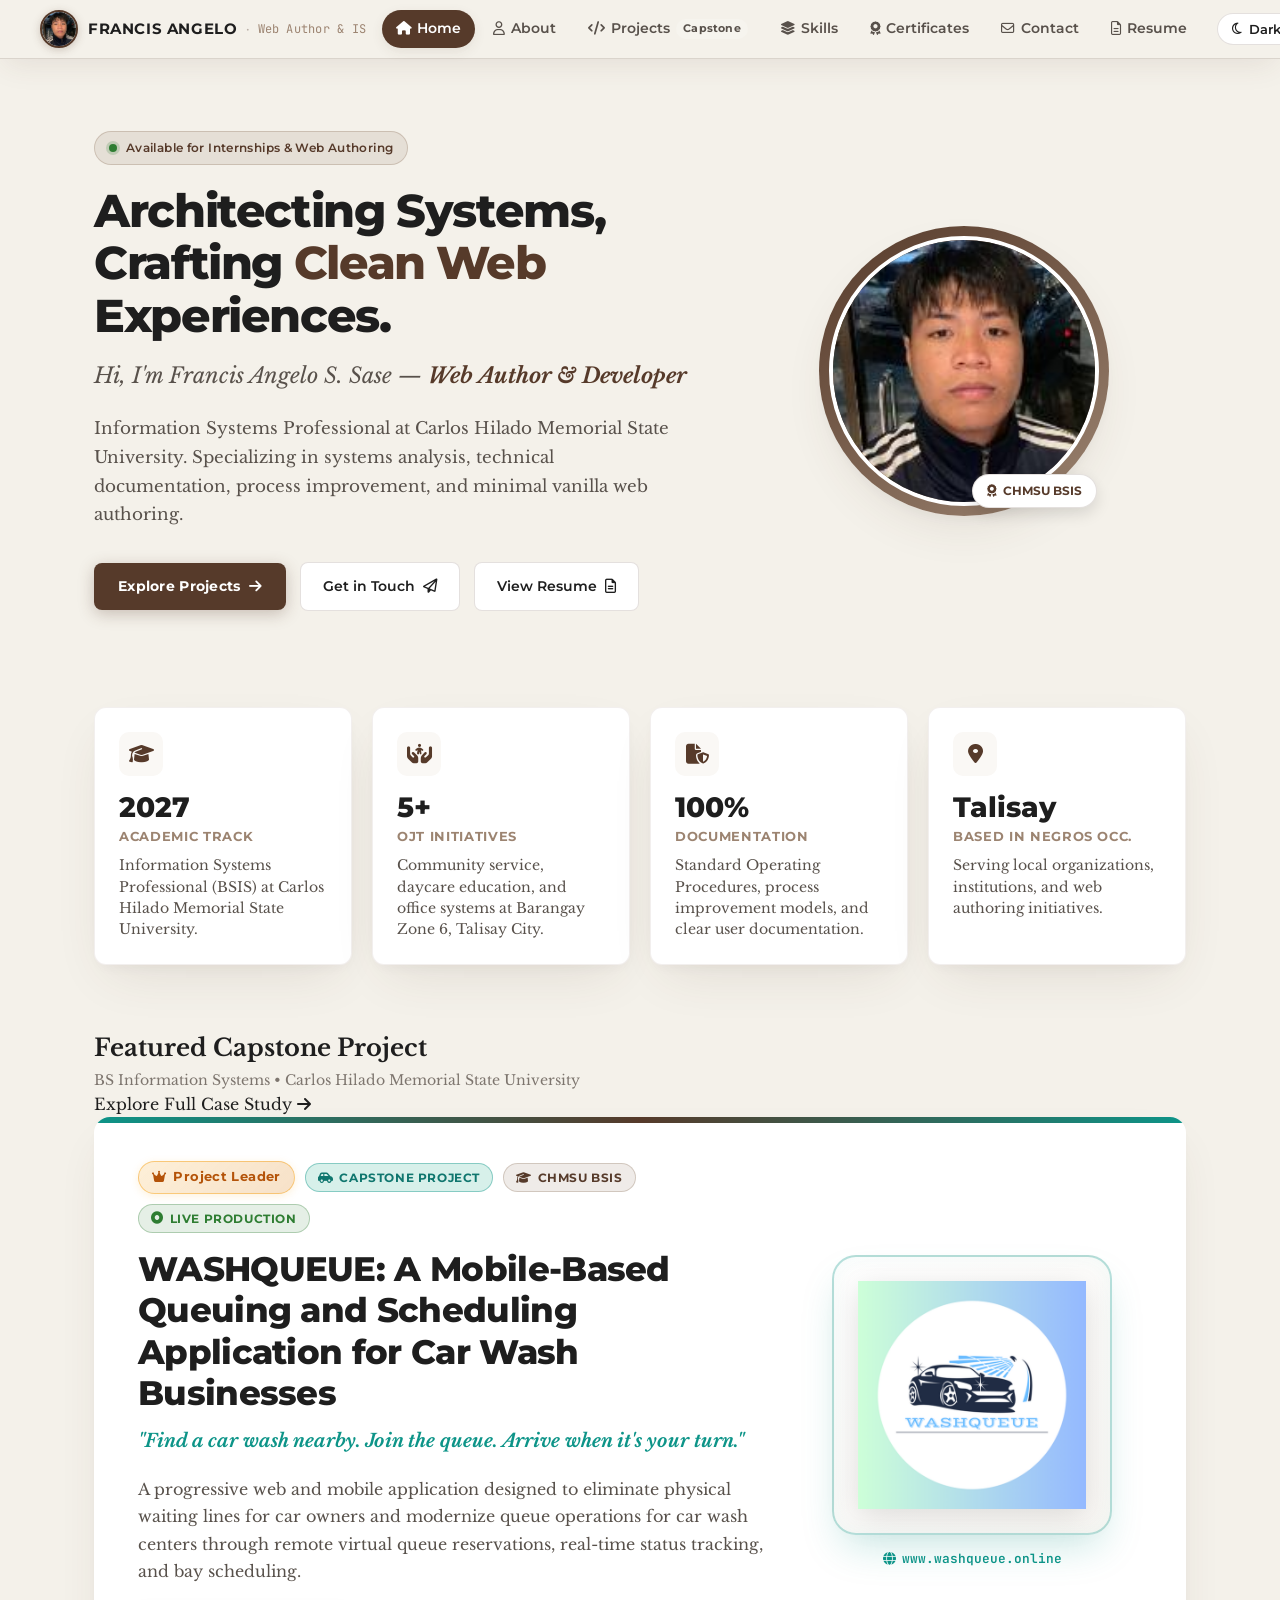
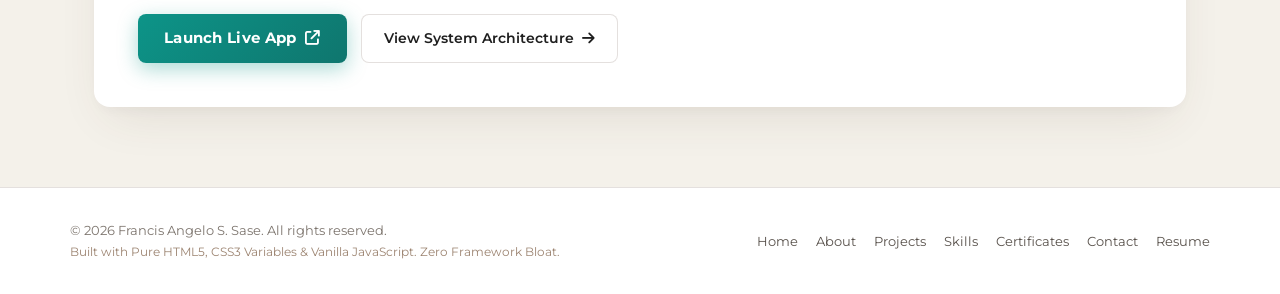
==== index.html @ 1eae6e63 "Initial commit: Interactive Minimalist Portfolio" ====
<!DOCTYPE html>
<html lang="en">
<head>
  <meta charset="UTF-8">
  <meta name="viewport" content="width=device-width, initial-scale=1.0">
  <meta name="description" content="Francis Angelo S. Sase - Web Author & Developer. Interactive Minimalist Portfolio and Resume highlighting Information Systems, systems analysis, technical documentation, and web authoring.">
  <meta name="author" content="Francis Angelo S. Sase">
  <meta name="theme-color" content="#563a2a">
  <title>Francis Angelo S. Sase | Web Author & Developer</title>

  <!-- Google Fonts: Montserrat (Headings & UI) & Libre Baskerville (Editorial Body) -->
  <link rel="preconnect" href="https://fonts.googleapis.com">
  <link rel="preconnect" href="https://fonts.gstatic.com" crossorigin>
  <link href="https://fonts.googleapis.com/css2?family=Libre+Baskerville:ital,wght@0,400;0,700;1,400&family=Montserrat:wght@400;500;600;700;800&family=JetBrains+Mono:wght@400;500&display=swap" rel="stylesheet">

  <!-- Font Awesome 6 Icons -->
  <link rel="stylesheet" href="https://cdnjs.cloudflare.com/ajax/libs/font-awesome/6.5.1/css/all.min.css" integrity="sha512-DTOQO9RWCH3ppGqcWaEA1BIZOC6xxalwEsw9c2QQeAIftl+Vegovlnee1c9QX4TctnWMn13TZye+giMm8e2LwA==" crossorigin="anonymous" referrerpolicy="no-referrer" />

  <!-- Modular Stylesheet -->
  <link rel="stylesheet" href="css/style.css">
</head>
<body>

  <!-- ==================== STICKY NAVIGATION BAR ==================== -->
  <header class="site-header" role="banner">
    <div class="nav-container">
      
      <!-- Brand Logo / Profile Picture -->
      <a href="#home" class="nav-brand" data-page="home" aria-label="Francis Angelo S. Sase Home">
        <div class="brand-avatar-wrap">
          <img src="assets/profile.jpg" alt="Francis Angelo S. Sase profile photo" class="brand-avatar-img">
        </div>
        <div class="brand-text">
          <span class="brand-name">Francis Angelo</span>
          <span class="brand-sep" aria-hidden="true">•</span>
          <span class="brand-sub">Web Author &amp; IS</span>
        </div>
      </a>

      <!-- Desktop Nav Menu -->
      <nav class="nav-menu" role="navigation" aria-label="Main Navigation">
        <a href="#home" class="nav-link active" data-page="home">
          <i class="fa-solid fa-house" aria-hidden="true"></i> Home
        </a>
        <a href="#about" class="nav-link" data-page="about">
          <i class="fa-regular fa-user" aria-hidden="true"></i> About
        </a>
        <a href="#projects" class="nav-link" data-page="projects">
          <i class="fa-solid fa-code" aria-hidden="true"></i> Projects
          <span class="nav-link-badge">Capstone</span>
        </a>
        <a href="#skills" class="nav-link" data-page="skills">
          <i class="fa-solid fa-layer-group" aria-hidden="true"></i> Skills
        </a>
        <a href="#certificates" class="nav-link" data-page="certificates">
          <i class="fa-solid fa-award" aria-hidden="true"></i> Certificates
        </a>
        <a href="#contact" class="nav-link" data-page="contact">
          <i class="fa-regular fa-envelope" aria-hidden="true"></i> Contact
        </a>
        <a href="#resume" class="nav-link" data-page="resume" title="View 1-Page Printable Resume">
          <i class="fa-regular fa-file-lines" aria-hidden="true"></i> Resume
        </a>
      </nav>

      <!-- Nav Actions (Theme & Print) -->
      <div class="nav-actions">
        <button type="button" class="action-btn" id="theme-toggle-btn" aria-label="Toggle dark and light mode">
          <i class="fa-regular fa-moon" id="theme-icon" aria-hidden="true"></i>
          <span id="theme-label">Dark</span>
        </button>
        <button type="button" class="action-btn print-trigger-btn" aria-label="Print or save resume as PDF">
          <i class="fa-solid fa-print" aria-hidden="true"></i>
          <span>Print</span>
        </button>
        <button type="button" class="mobile-nav-toggle" id="mobile-nav-toggle" aria-label="Toggle navigation drawer">
          <i class="fa-solid fa-bars" aria-hidden="true"></i>
        </button>
      </div>

    </div>

    <!-- Mobile Drawer Navigation -->
    <div class="mobile-drawer" id="mobile-drawer" role="navigation" aria-label="Mobile Navigation">
      <a href="#home" class="mobile-nav-link active" data-page="home">
        <span><i class="fa-solid fa-house" aria-hidden="true"></i> Home</span>
        <i class="fa-solid fa-chevron-right" aria-hidden="true"></i>
      </a>
      <a href="#about" class="mobile-nav-link" data-page="about">
        <span><i class="fa-regular fa-user" aria-hidden="true"></i> About</span>
        <i class="fa-solid fa-chevron-right" aria-hidden="true"></i>
      </a>
      <a href="#projects" class="mobile-nav-link" data-page="projects">
        <span><i class="fa-solid fa-code" aria-hidden="true"></i> Projects (Capstone)</span>
        <i class="fa-solid fa-chevron-right" aria-hidden="true"></i>
      </a>
      <a href="#skills" class="mobile-nav-link" data-page="skills">
        <span><i class="fa-solid fa-layer-group" aria-hidden="true"></i> Skills</span>
        <i class="fa-solid fa-chevron-right" aria-hidden="true"></i>
      </a>
      <a href="#certificates" class="mobile-nav-link" data-page="certificates">
        <span><i class="fa-solid fa-award" aria-hidden="true"></i> Certificates</span>
        <i class="fa-solid fa-chevron-right" aria-hidden="true"></i>
      </a>
      <a href="#contact" class="mobile-nav-link" data-page="contact">
        <span><i class="fa-regular fa-envelope" aria-hidden="true"></i> Contact</span>
        <i class="fa-solid fa-chevron-right" aria-hidden="true"></i>
      </a>
      <a href="#resume" class="mobile-nav-link" data-page="resume">
        <span><i class="fa-regular fa-file-lines" aria-hidden="true"></i> Resume View</span>
        <i class="fa-solid fa-chevron-right" aria-hidden="true"></i>
      </a>
    </div>
  </header>

  <!-- ==================== MAIN APPLICATION CONTENT (ROUTER) ==================== -->
  <main class="main-content" id="main-content" role="main">

    <!-- ========================================================================
         PAGE 1: HOME
         ======================================================================== -->
    <div class="page-view active" id="view-home">

      <!-- Hero Section -->
      <section class="hero-section">
        <div class="hero-content">
          <div class="hero-status-pill">
            <span class="status-pulse-dot" aria-hidden="true"></span>
            <span>Available for Internships & Web Authoring</span>
          </div>
          <h1 class="hero-headline">
            Architecting Systems, Crafting <span class="highlight">Clean Web</span> Experiences.
          </h1>
          <div class="hero-typewriter-container" aria-label="Professional Roles">
            <span>Hi, I'm Francis Angelo S. Sase — </span>
            <span id="hero-typewriter" style="margin-left: 6px; font-weight: 700; color: var(--primary-brown);"></span>
          </div>
          <p class="hero-bio-pitch">
            Information Systems Professional at Carlos Hilado Memorial State University. Specializing in systems analysis, technical documentation, process improvement, and minimal vanilla web authoring.
          </p>
          <div class="hero-cta-group">
            <a href="#projects" class="btn-primary" data-navigate="projects">
              <span>Explore Projects</span>
              <i class="fa-solid fa-arrow-right" aria-hidden="true"></i>
            </a>
            <a href="#contact" class="btn-secondary" data-navigate="contact">
              <span>Get in Touch</span>
              <i class="fa-regular fa-paper-plane" aria-hidden="true"></i>
            </a>
            <a href="#resume" class="btn-secondary" data-navigate="resume">
              <span>View Resume</span>
              <i class="fa-regular fa-file-lines" aria-hidden="true"></i>
            </a>
          </div>
        </div>

        <div class="hero-visual">
          <div class="hero-avatar-wrapper">
            <img 
              src="assets/profile.jpg" 
              alt="Portrait of Francis Angelo S. Sase" 
              class="hero-avatar-img"
              loading="eager"
            >
            <div class="hero-avatar-badge">
              <i class="fa-solid fa-award" aria-hidden="true"></i>
              <span>CHMSU BSIS</span>
            </div>
          </div>
        </div>
      </section>

      <!-- Bento Overview Grid -->
      <section class="bento-grid" aria-label="Key Highlights">
        <div class="bento-card">
          <div class="bento-icon-wrapper" aria-hidden="true">
            <i class="fa-solid fa-graduation-cap"></i>
          </div>
          <div class="bento-number">2027</div>
          <div class="bento-label">Academic Track</div>
          <p class="bento-desc">Information Systems Professional (BSIS) at Carlos Hilado Memorial State University.</p>
        </div>

        <div class="bento-card">
          <div class="bento-icon-wrapper" aria-hidden="true">
            <i class="fa-solid fa-hands-holding-child"></i>
          </div>
          <div class="bento-number">5+</div>
          <div class="bento-label">OJT Initiatives</div>
          <p class="bento-desc">Community service, daycare education, and office systems at Barangay Zone 6, Talisay City.</p>
        </div>

        <div class="bento-card">
          <div class="bento-icon-wrapper" aria-hidden="true">
            <i class="fa-solid fa-file-shield"></i>
          </div>
          <div class="bento-number">100%</div>
          <div class="bento-label">Documentation</div>
          <p class="bento-desc">Standard Operating Procedures, process improvement models, and clear user documentation.</p>
        </div>

        <div class="bento-card">
          <div class="bento-icon-wrapper" aria-hidden="true">
            <i class="fa-solid fa-location-dot"></i>
          </div>
          <div class="bento-number">Talisay</div>
          <div class="bento-label">Based in Negros Occ.</div>
          <p class="bento-desc">Serving local organizations, institutions, and web authoring initiatives.</p>
        </div>
      </section>

      <!-- Featured Project Teasers -->
      <!-- Featured Capstone Project Teaser -->
      <section class="featured-preview-section">
        <div class="section-subhead">
          <div>
            <h2 class="subhead-title">Featured Capstone Project</h2>
            <p style="font-family: var(--font-body); font-size: 0.88rem; color: var(--text-muted); margin-top: 2px;">
              BS Information Systems • Carlos Hilado Memorial State University
            </p>
          </div>
          <a href="#projects" class="subhead-link" data-navigate="projects">
            <span>Explore Full Case Study</span>
            <i class="fa-solid fa-arrow-right" aria-hidden="true"></i>
          </a>
        </div>

        <div class="capstone-hero-card">
          <div class="capstone-details">
            <div class="capstone-badge-row">
              <span class="role-pill-gold">
                <i class="fa-solid fa-crown" aria-hidden="true"></i> Project Leader
              </span>
              <span class="capstone-tag primary">
                <i class="fa-solid fa-car-side" aria-hidden="true"></i> Capstone Project
              </span>
              <span class="capstone-tag chmsu">
                <i class="fa-solid fa-graduation-cap" aria-hidden="true"></i> CHMSU BSIS
              </span>
              <span class="capstone-tag primary" style="background: rgba(46, 125, 50, 0.12); color: #2e7d32; border-color: rgba(46, 125, 50, 0.3);">
                <i class="fa-solid fa-circle-dot" aria-hidden="true"></i> Live Production
              </span>
            </div>

            <h3 class="capstone-title">
              WASHQUEUE: A Mobile-Based Queuing and Scheduling Application for Car Wash Businesses
            </h3>
            <p class="capstone-subtitle">
              "Find a car wash nearby. Join the queue. Arrive when it's your turn."
            </p>
            <p class="capstone-pitch">
              A progressive web and mobile application designed to eliminate physical waiting lines for car owners and modernize queue operations for car wash centers through remote virtual queue reservations, real-time status tracking, and bay scheduling.
            </p>

            <div class="capstone-actions">
              <a href="https://www.washqueue.online/" target="_blank" rel="noopener noreferrer" class="btn-washqueue-live">
                <span>Launch Live App</span>
                <i class="fa-solid fa-arrow-up-right-from-square" aria-hidden="true"></i>
              </a>
              <a href="#projects" class="btn-secondary" data-navigate="projects">
                <span>View System Architecture</span>
                <i class="fa-solid fa-arrow-right" aria-hidden="true"></i>
              </a>
            </div>
          </div>

          <div class="capstone-visual">
            <div class="washqueue-brand-frame">
              <img src="assets/washqueue_icon.png" alt="Official WashQueue App Logo" class="washqueue-logo-img">
            </div>
            <div class="washqueue-url-pill">
              <i class="fa-solid fa-globe" aria-hidden="true"></i>
              <span>www.washqueue.online</span>
            </div>
          </div>
        </div>
      </section>

    </div>

    <!-- ========================================================================
         PAGE 2: ABOUT
         ======================================================================== -->
    <div class="page-view" id="view-about">

      <header class="page-header">
        <div class="page-eyebrow">
          <i class="fa-solid fa-id-badge" aria-hidden="true"></i> Background & Philosophy
        </div>
        <h1 class="page-title">Bridging Human Needs & Information Systems</h1>
        <p class="page-description">
          A dedicated student and practitioner passionate about turning chaotic organizational workflows into structured, intuitive digital architectures.
        </p>
      </header>

      <!-- Narrative & Core Pillars -->
      <div class="about-grid">
        <article class="about-narrative">
          <h2 class="narrative-title">My Journey & Purpose</h2>
          <p class="narrative-paragraph">
            I am Francis Angelo S. Sase, an Information Systems Professional at Carlos Hilado Memorial State University (CHMSU) in Talisay City, Negros Occidental. My studies and practical work focus on analyzing organizational problems, modeling streamlined workflows, and establishing robust documentation.
          </p>
          <p class="narrative-paragraph">
            During my On-The-Job Training (OJT) at Barangay Zone 6, I had the privilege of working directly with both daycare children and barangay administrative staff. That experience instilled in me a deep appreciation for the human side of technology: software and documentation only succeed if they make people’s everyday lives and duties simpler, faster, and more dignified.
          </p>
          <p class="narrative-paragraph">
            As a Web Author & Developer, I combine meticulous systems documentation with modern web technologies (HTML5, CSS3, Vanilla JavaScript) to build accessible, elegant interfaces with zero bloat and maximum tactile responsiveness.
          </p>
        </article>

        <aside class="pillars-grid">
          <div class="pillar-card">
            <div class="pillar-icon"><i class="fa-solid fa-diagram-project" aria-hidden="true"></i></div>
            <h3 class="pillar-title">Systems Thinking</h3>
            <p class="pillar-desc">Viewing organizations as interconnected workflows rather than isolated tasks.</p>
          </div>
          <div class="pillar-card">
            <div class="pillar-icon"><i class="fa-solid fa-pen-nib" aria-hidden="true"></i></div>
            <h3 class="pillar-title">Clarity in Writing</h3>
            <p class="pillar-desc">Producing crystal-clear SOPs, manuals, and technical specifications.</p>
          </div>
          <div class="pillar-card">
            <div class="pillar-icon"><i class="fa-solid fa-feather-pointed" aria-hidden="true"></i></div>
            <h3 class="pillar-title">Minimalist Design</h3>
            <p class="pillar-desc">Stripping away clutter to prioritize readability, hierarchy, and purpose.</p>
          </div>
          <div class="pillar-card">
            <div class="pillar-icon"><i class="fa-solid fa-people-carry-box" aria-hidden="true"></i></div>
            <h3 class="pillar-title">Community Spirit</h3>
            <p class="pillar-desc">Grounded in public service and hands-on grassroots collaboration.</p>
          </div>
        </aside>
      </div>

      <!-- Education & Experience Breakdown -->
      <section class="about-timeline-section">
        <h2 class="section-title" style="margin-bottom: 24px;">Academic & Practical Milestones</h2>

        <div class="education-timeline">
          <!-- CHMSU -->
          <div class="education-item">
            <span class="timeline-node" aria-hidden="true"></span>
            <h3 class="school-name">Carlos Hilado Memorial State University (CHMSU)</h3>
            <p class="school-degree">Bachelor of Science in Information Systems</p>
            <div class="school-year-row">
              <span class="school-year">2023 - 2027</span>
              <span class="current-badge">
                <span class="current-badge-dot" aria-hidden="true"></span> Current Academic Program
              </span>
            </div>
            <p style="font-family: var(--font-body); font-size: 0.88rem; color: var(--text-secondary); margin-top: 6px;">
              Core Focus: Systems Analysis & Design, Database Architecture, Technical Writing, Enterprise Resource Planning, and Web Authoring.
            </p>
          </div>

          <!-- OJT Experience -->
          <div class="education-item">
            <span class="timeline-node" aria-hidden="true"></span>
            <h3 class="school-name">Barangay Zone 6, Talisay City (OJT)</h3>
            <p class="school-degree">On-The-Job Training Specialist</p>
            <p class="school-year">Practical Field Work</p>
            <p style="font-family: var(--font-body); font-size: 0.88rem; color: var(--text-secondary); margin-top: 6px;">
              Taught daycare children basic lessons; prepared learning materials; created Word documents, reports, and PowerPoint presentations for barangay activities and administrative staff.
            </p>
          </div>

          <!-- SHS -->
          <div class="education-item">
            <span class="timeline-node" aria-hidden="true"></span>
            <h3 class="school-name">Rafael B. Lacson Memorial High School</h3>
            <p class="school-degree">Senior High School — Humanities and Social Sciences (HUMSS)</p>
            <p class="school-year">2022 - 2023</p>
          </div>

          <!-- JHS -->
          <div class="education-item">
            <span class="timeline-node" aria-hidden="true"></span>
            <h3 class="school-name">Domingo Lacson National High School</h3>
            <p class="school-year">2017 - 2021</p>
          </div>

          <!-- Elementary -->
          <div class="education-item">
            <span class="timeline-node" aria-hidden="true"></span>
            <h3 class="school-name">Banago Elementary School - 1</h3>
            <p class="school-year">2010 - 2017</p>
          </div>
        </div>
      </section>

    </div>

    <!-- ========================================================================
         PAGE 3: PROJECTS (WASHQUEUE CAPSTONE PROJECT SHOWCASE)
         ======================================================================== -->
    <div class="page-view" id="view-projects">

      <header class="page-header">
        <div class="page-eyebrow">
          <i class="fa-solid fa-crown" style="color: #f59e0b;" aria-hidden="true"></i> Francis Angelo S. Sase — Project Leader • BS Information Systems
        </div>
        <h1 class="page-title">WASHQUEUE</h1>
        <p class="page-description">
          A Mobile-Based Queuing and Scheduling Application for Car Wash Businesses.
        </p>
      </header>

      <div class="capstone-showcase-container">

        <!-- 1. Flagship Hero Feature Card -->
        <article class="capstone-hero-card" id="capstone-main-card">
          <div class="capstone-details">
            <div class="capstone-badge-row">
              <span class="role-pill-gold">
                <i class="fa-solid fa-crown" aria-hidden="true"></i> Project Leader
              </span>
              <span class="capstone-tag primary">
                <i class="fa-solid fa-award" aria-hidden="true"></i> Capstone Project
              </span>
              <span class="capstone-tag chmsu">
                <i class="fa-solid fa-graduation-cap" aria-hidden="true"></i> CHMSU BSIS
              </span>
              <span class="capstone-tag primary" style="background: rgba(46, 125, 50, 0.12); color: #2e7d32; border-color: rgba(46, 125, 50, 0.3);">
                <i class="fa-solid fa-circle-check" aria-hidden="true"></i> Live Production
              </span>
              <span class="capstone-tag primary" style="background: rgba(13, 148, 136, 0.12); color: var(--washqueue-teal-dark); border-color: rgba(13, 148, 136, 0.3);">
                <i class="fa-solid fa-mobile-screen" aria-hidden="true"></i> Flutter / PWA
              </span>
            </div>

            <h2 class="capstone-title">
              WASHQUEUE: A MOBILE-BASED QUEUING AND SCHEDULING APPLICATION FOR CAR WASH BUSINESSES
            </h2>

            <p class="capstone-subtitle">
              "Find a car wash nearby. Join the queue. Arrive when it's your turn."
            </p>

            <p class="capstone-pitch">
              WashQueue addresses the pervasive problem of unpredictable wait times and physical line congestion in the automotive cleaning industry. Built as a mobile-first Progressive Web App, it empowers customers to find nearby partner car wash stations, remotely secure their place in a virtual queue, choose specific wash services, and arrive precisely when a service bay opens.
            </p>

            <div class="capstone-actions">
              <a href="https://www.washqueue.online/" target="_blank" rel="noopener noreferrer" class="btn-washqueue-live">
                <span>Launch Live Web App (washqueue.online)</span>
                <i class="fa-solid fa-arrow-up-right-from-square" aria-hidden="true"></i>
              </a>
              <button type="button" class="btn-secondary" id="trigger-washqueue-modal">
                <i class="fa-solid fa-circle-info" aria-hidden="true"></i>
                <span>Deep Dive Architecture</span>
              </button>
            </div>
          </div>

          <div class="capstone-visual">
            <div class="washqueue-brand-frame">
              <img src="assets/washqueue_icon.png" alt="Official WashQueue Capstone Application Logo" class="washqueue-logo-img">
            </div>
            <a href="https://www.washqueue.online/" target="_blank" rel="noopener noreferrer" class="washqueue-url-pill">
              <i class="fa-solid fa-link" aria-hidden="true"></i>
              <span>https://www.washqueue.online/</span>
            </a>
          </div>
        </article>

        <!-- 2. System Architecture & Core Capabilities Bento -->
        <section aria-labelledby="heading-capstone-modules">
          <div class="section-subhead">
            <div>
              <h3 class="subhead-title" id="heading-capstone-modules">System Modules & Core Capabilities</h3>
              <p style="font-family: var(--font-body); font-size: 0.88rem; color: var(--text-muted); margin-top: 2px;">
                Engineered for both vehicle owners and car wash business managers.
              </p>
            </div>
          </div>

          <div class="capstone-modules-grid">
            <!-- Module 1 -->
            <div class="module-card">
              <div class="module-icon-wrap" aria-hidden="true">
                <i class="fa-solid fa-users-line"></i>
              </div>
              <h4 class="module-title">Virtual Queuing Engine</h4>
              <p class="module-desc">
                Remote queue registration allowing drivers to check current waiting times, see the number of vehicles ahead, and receive live progress alerts so they never waste time idling in physical queues.
              </p>
            </div>

            <!-- Module 2 -->
            <div class="module-card">
              <div class="module-icon-wrap" aria-hidden="true">
                <i class="fa-solid fa-calendar-check"></i>
              </div>
              <h4 class="module-title">Smart Scheduling & Bay Allocation</h4>
              <p class="module-desc">
                Appointment booking system that allows users to reserve future time slots, specify vehicle size (Sedan, SUV, Van, Motorcycle), and select tailored detailing packages.
              </p>
            </div>

            <!-- Module 3 -->
            <div class="module-card">
              <div class="module-icon-wrap" aria-hidden="true">
                <i class="fa-solid fa-chart-line"></i>
              </div>
              <h4 class="module-title">Business Vendor Dashboard</h4>
              <p class="module-desc">
                Administrative interface enabling car wash operators to monitor active wash bays, update queue statuses, adjust staff service pacing, and analyze daily vehicle throughput.
              </p>
            </div>

            <!-- Module 4 -->
            <div class="module-card">
              <div class="module-icon-wrap" aria-hidden="true">
                <i class="fa-solid fa-map-location-dot"></i>
              </div>
              <h4 class="module-title">Station Discovery & Geolocation</h4>
              <p class="module-desc">
                Proximity-based station locator highlighting operating hours, available service bays, pricing tables, and navigation directions for local car wash facilities.
              </p>
            </div>

            <!-- Module 5 -->
            <div class="module-card">
              <div class="module-icon-wrap" aria-hidden="true">
                <i class="fa-solid fa-mobile-screen-button"></i>
              </div>
              <h4 class="module-title">PWA & Google Auth Bridge</h4>
              <p class="module-desc">
                Cross-platform Progressive Web App (PWA) with fast web installation, offline resilience, and friction-free user onboarding via Google Identity Services.
              </p>
            </div>

            <!-- Module 6 -->
            <div class="module-card">
              <div class="module-icon-wrap" aria-hidden="true">
                <i class="fa-solid fa-bell"></i>
              </div>
              <h4 class="module-title">Turn & Arrival Notifications</h4>
              <p class="module-desc">
                Automated status notifications reminding customers when their designated wash bay is being prepped, ensuring seamless turnaround without bay idle time.
              </p>
            </div>
          </div>
        </section>

        <!-- 3. Francis Angelo S. Sase's Role & Project Contributions -->
        <section class="capstone-contributions-grid" aria-labelledby="heading-role">
          <div class="contribution-card">
            <div class="leader-badge-strip">
              <span class="role-pill-gold">
                <i class="fa-solid fa-crown" aria-hidden="true"></i> Project Leader
              </span>
              <span class="role-pill-subtle">BSIS Capstone • CHMSU</span>
            </div>

            <h3 class="contribution-header" id="heading-role">
              <span>Francis Angelo S. Sase — Roles & Leadership</span>
            </h3>

            <p class="leader-statement">
              Serving as <strong>Project Leader</strong> for the WashQueue Capstone initiative, orchestrating the project lifecycle, milestone roadmap, stakeholder consultations, queue logic modeling, UI architecture, and defense readiness.
            </p>

            <ul class="contribution-list">
              <li class="contribution-item highlight-leader">
                <i class="fa-solid fa-crown" aria-hidden="true"></i>
                <div>
                  <strong style="color: var(--text-dark);">Project Leadership & Milestone Direction:</strong>
                  Spearheaded the overall Capstone initiative, sprint planning, cross-functional coordination, resource scheduling, and final Capstone manuscript defense.
                </div>
              </li>
              <li class="contribution-item">
                <i class="fa-solid fa-circle-check" aria-hidden="true"></i>
                <div>
                  <strong>Systems Analysis & Queue Logic Modeling:</strong> Conducted stakeholder interviews with car wash operators, mapped data flow diagrams (DFDs), and formulated queue priority rules.
                </div>
              </li>
              <li class="contribution-item">
                <i class="fa-solid fa-circle-check" aria-hidden="true"></i>
                <div>
                  <strong>Capstone Project Documentation:</strong> Authored the comprehensive Capstone manuscript, System Requirements Specifications (SRS), Standard Operating Procedures (SOPs), and user onboarding manuals.
                </div>
              </li>
              <li class="contribution-item">
                <i class="fa-solid fa-circle-check" aria-hidden="true"></i>
                <div>
                  <strong>UI/UX Design & Front-End Architecture:</strong> Designed mobile-first customer booking flows, interface ergonomics, accessibility compliance, and visual hierarchy.
                </div>
              </li>
              <li class="contribution-item">
                <i class="fa-solid fa-circle-check" aria-hidden="true"></i>
                <div>
                  <strong>Quality Assurance & Testing:</strong> Conducted functional testing across mobile browsers, simulated network latency, and verified Google Auth bridge integration.
                </div>
              </li>
            </ul>
          </div>

          <div class="contribution-card">
            <h3 class="contribution-header">
              <i class="fa-solid fa-cubes" aria-hidden="true"></i>
              <span>Technology Stack & Deployment</span>
            </h3>
            <p style="font-family: var(--font-body); font-size: 0.92rem; color: var(--text-secondary); line-height: 1.65; margin-bottom: 16px;">
              WashQueue was designed and engineered using modern cross-platform technologies to ensure instant accessibility on both mobile smartphones and desktop browsers.
            </p>
            <div class="tech-badges-wrap">
              <span class="tech-badge-chip"><i class="fa-solid fa-layer-group"></i> Flutter Web & Mobile</span>
              <span class="tech-badge-chip"><i class="fa-solid fa-mobile"></i> Progressive Web App (PWA)</span>
              <span class="tech-badge-chip"><i class="fa-brands fa-google"></i> Google Auth Bridge</span>
              <span class="tech-badge-chip"><i class="fa-solid fa-database"></i> Real-Time Cloud DB</span>
              <span class="tech-badge-chip"><i class="fa-solid fa-location-crosshairs"></i> Geolocation Services</span>
              <span class="tech-badge-chip"><i class="fa-brands fa-html5"></i> HTML5 / CSS3 / JavaScript</span>
            </div>

            <div style="margin-top: 24px; padding-top: 18px; border-top: 1px solid var(--divider-subtle); display: flex; align-items: center; justify-content: space-between;">
              <span style="font-family: var(--font-mono); font-size: 0.78rem; color: var(--light-brown);">Live at: washqueue.online</span>
              <a href="https://www.washqueue.online/" target="_blank" rel="noopener noreferrer" class="project-action-link">
                <span>Visit App</span>
                <i class="fa-solid fa-arrow-up-right-from-square" aria-hidden="true"></i>
              </a>
            </div>
          </div>
        </section>

      </div>

    </div>

    <!-- ========================================================================
         PAGE 4: SKILLS
         ======================================================================== -->
    <div class="page-view" id="view-skills">

      <header class="page-header">
        <div class="page-eyebrow">
          <i class="fa-solid fa-layer-group" aria-hidden="true"></i> Core Competencies
        </div>
        <h1 class="page-title">Technical Skills & Practical Mastery</h1>
        <p class="page-description">
          A granular breakdown of systems analysis tools, technical writing methodologies, office productivity suites, and web authoring capabilities.
        </p>
      </header>



      <!-- Categorized Bento Grid of Skills -->
      <div class="skills-categories-grid">

        <!-- Category 1: Systems Analysis & Design -->
        <section class="skill-category-card">
          <div class="category-header">
            <div class="category-icon"><i class="fa-solid fa-diagram-project" aria-hidden="true"></i></div>
            <h2 class="category-title">Systems Analysis & Workflow Design</h2>
          </div>
          <div class="skill-entries-list">
            <div class="skill-entry-row">
              <div class="skill-entry-left">
                <i class="fa-solid fa-circle-check skill-check-icon" aria-hidden="true"></i>
                <span>Process Improvement &amp; Optimization</span>
              </div>
              <span class="skill-level-pill core">Core Focus</span>
            </div>
            <div class="skill-entry-row">
              <div class="skill-entry-left">
                <i class="fa-solid fa-circle-check skill-check-icon" aria-hidden="true"></i>
                <span>Requirements Gathering &amp; Analysis</span>
              </div>
              <span class="skill-level-pill">Advanced</span>
            </div>
            <div class="skill-entry-row">
              <div class="skill-entry-left">
                <i class="fa-solid fa-circle-check skill-check-icon" aria-hidden="true"></i>
                <span>Information Architecture &amp; Data Flow (DFD)</span>
              </div>
              <span class="skill-level-pill">Specialized</span>
            </div>
          </div>
        </section>

        <!-- Category 2: System Documentation & Writing -->
        <section class="skill-category-card">
          <div class="category-header">
            <div class="category-icon"><i class="fa-solid fa-book-open" aria-hidden="true"></i></div>
            <h2 class="category-title">System Documentation &amp; Technical Writing</h2>
          </div>
          <div class="skill-entries-list">
            <div class="skill-entry-row">
              <div class="skill-entry-left">
                <i class="fa-solid fa-circle-check skill-check-icon" aria-hidden="true"></i>
                <span>Standard Operating Procedures (SOPs)</span>
              </div>
              <span class="skill-level-pill lead">Lead Author</span>
            </div>
            <div class="skill-entry-row">
              <div class="skill-entry-left">
                <i class="fa-solid fa-circle-check skill-check-icon" aria-hidden="true"></i>
                <span>System Manuals &amp; User Guides</span>
              </div>
              <span class="skill-level-pill">Specialized</span>
            </div>
            <div class="skill-entry-row">
              <div class="skill-entry-left">
                <i class="fa-solid fa-circle-check skill-check-icon" aria-hidden="true"></i>
                <span>Technical Specifications &amp; Reports (SRS)</span>
              </div>
              <span class="skill-level-pill">Advanced</span>
            </div>
          </div>
        </section>

        <!-- Category 3: Productivity Suites (Word, Excel, PowerPoint) -->
        <section class="skill-category-card">
          <div class="category-header">
            <div class="category-icon"><i class="fa-solid fa-file-excel" aria-hidden="true"></i></div>
            <h2 class="category-title">Microsoft Office Productivity</h2>
          </div>
          <div class="skill-entries-list">
            <div class="skill-entry-row">
              <div class="skill-entry-left">
                <i class="fa-solid fa-circle-check skill-check-icon" aria-hidden="true"></i>
                <span>Microsoft Word (Document Formatting &amp; Architecture)</span>
              </div>
              <span class="skill-level-pill core">Proficient</span>
            </div>
            <div class="skill-entry-row">
              <div class="skill-entry-left">
                <i class="fa-solid fa-circle-check skill-check-icon" aria-hidden="true"></i>
                <span>Microsoft PowerPoint (Visual Presentations)</span>
              </div>
              <span class="skill-level-pill">Proficient</span>
            </div>
            <div class="skill-entry-row">
              <div class="skill-entry-left">
                <i class="fa-solid fa-circle-check skill-check-icon" aria-hidden="true"></i>
                <span>Microsoft Excel (Data Entry &amp; Formatting)</span>
              </div>
              <span class="skill-level-pill">Proficient</span>
            </div>
          </div>
        </section>

        <!-- Category 4: Web Authoring & Front-End Engineering -->
        <section class="skill-category-card">
          <div class="category-header">
            <div class="category-icon"><i class="fa-solid fa-code" aria-hidden="true"></i></div>
            <h2 class="category-title">Web Authoring &amp; Front-End Design</h2>
          </div>
          <div class="skill-entries-list">
            <div class="skill-entry-row">
              <div class="skill-entry-left">
                <i class="fa-solid fa-circle-check skill-check-icon" aria-hidden="true"></i>
                <span>Semantic HTML5 &amp; Accessibility (WCAG 2.1)</span>
              </div>
              <span class="skill-level-pill core">Advanced</span>
            </div>
            <div class="skill-entry-row">
              <div class="skill-entry-left">
                <i class="fa-solid fa-circle-check skill-check-icon" aria-hidden="true"></i>
                <span>Modern CSS3 (Flexbox, Grid, Variables, Animations)</span>
              </div>
              <span class="skill-level-pill">Proficient</span>
            </div>
            <div class="skill-entry-row">
              <div class="skill-entry-left">
                <i class="fa-solid fa-circle-check skill-check-icon" aria-hidden="true"></i>
                <span>Vanilla JavaScript (DOM, Fetch, Single-Page Routing)</span>
              </div>
              <span class="skill-level-pill">Proficient</span>
            </div>
          </div>
        </section>



      </div>

    </div>

    <!-- ========================================================================
         PAGE 5: CERTIFICATES
         ======================================================================== -->
    <div class="page-view" id="view-certificates">

      <header class="page-header">
        <div class="page-eyebrow">
          <i class="fa-solid fa-award" aria-hidden="true"></i> Verified Industry & Professional Credentials
        </div>
        <h1 class="page-title">Certifications & Accreditations</h1>
        <p class="page-description">
          Verified coursework and professional certificates in Cybersecurity, Database Security, and Modern / Responsible Artificial Intelligence.
        </p>
      </header>

      <!-- Certificates Grid (5 Authentic Industry Credentials) -->
      <div class="certificates-grid">

        <!-- 1. Database Security - Cybrary -->
        <article class="certificate-card" data-cert-index="0" tabindex="0" role="button" aria-label="View Database Security certificate by Cybrary">
          <div class="cert-img-thumb-wrapper">
            <img src="assets/certificates/database-security-cybrary.png" alt="Database Security - Cybrary Certificate Preview" class="cert-img-thumb" loading="lazy">
            <div class="cert-zoom-overlay">
              <i class="fa-solid fa-magnifying-glass-plus" aria-hidden="true"></i>
              <span>Inspect Credential</span>
            </div>
          </div>
          <div class="cert-card-body">
            <div class="cert-header">
              <div class="cert-badge-icon" aria-hidden="true">
                <i class="fa-solid fa-database"></i>
              </div>
              <span class="cert-status verified">
                <i class="fa-solid fa-circle-check" aria-hidden="true"></i> Verified (1 CEU)
              </span>
            </div>
            <h2 class="cert-title">Database Security</h2>
            <div class="cert-issuer">Cybrary • Continuing Education Completion</div>
            <p class="cert-desc">
              Successfully completed 1 CEU/CPE and 1 hour training course in Database Security provided by Cybrary. Covers SQL injection mitigation, access control, privilege separation, and database defense.
            </p>
            <div class="cert-meta-row">
              <span><i class="fa-regular fa-calendar" aria-hidden="true"></i> May 29, 2025</span>
              <span style="font-family: var(--font-mono); font-size: 0.74rem; color: var(--primary-brown); font-weight: 700;">Inspect Certificate →</span>
            </div>
          </div>
        </article>

        <!-- 2. IT Fundamentals: Security - Cybrary -->
        <article class="certificate-card" data-cert-index="1" tabindex="0" role="button" aria-label="View IT Fundamentals: Security certificate by Cybrary">
          <div class="cert-img-thumb-wrapper">
            <img src="assets/certificates/it-fundamentals-security-cybrary.png" alt="IT Fundamentals: Security - Cybrary Certificate Preview" class="cert-img-thumb" loading="lazy">
            <div class="cert-zoom-overlay">
              <i class="fa-solid fa-magnifying-glass-plus" aria-hidden="true"></i>
              <span>Inspect Credential</span>
            </div>
          </div>
          <div class="cert-card-body">
            <div class="cert-header">
              <div class="cert-badge-icon" aria-hidden="true">
                <i class="fa-solid fa-shield-halved"></i>
              </div>
              <span class="cert-status verified">
                <i class="fa-solid fa-circle-check" aria-hidden="true"></i> Verified (3 CEUs)
              </span>
            </div>
            <h2 class="cert-title">IT Fundamentals: Security</h2>
            <div class="cert-issuer">Cybrary • Continuing Education Completion</div>
            <p class="cert-desc">
              Successfully completed 3 CEUs/CPEs and 2 hours training course in IT Fundamentals: Security provided by Cybrary. Validates essential security architectures, threat mitigation, and system defenses.
            </p>
            <div class="cert-meta-row">
              <span><i class="fa-regular fa-calendar" aria-hidden="true"></i> Jun 4, 2025</span>
              <span style="font-family: var(--font-mono); font-size: 0.74rem; color: var(--primary-brown); font-weight: 700;">Inspect Certificate →</span>
            </div>
          </div>
        </article>

        <!-- 3. Responsible AI - Google Cloud -->
        <article class="certificate-card" data-cert-index="2" tabindex="0" role="button" aria-label="View Responsible AI certificate by Google Cloud">
          <div class="cert-img-thumb-wrapper">
            <img src="assets/certificates/responsible-ai-google-cloud.png" alt="Responsible AI: Applying AI Principles with Google Cloud Certificate Preview" class="cert-img-thumb" loading="lazy">
            <div class="cert-zoom-overlay">
              <i class="fa-solid fa-magnifying-glass-plus" aria-hidden="true"></i>
              <span>Inspect Credential</span>
            </div>
          </div>
          <div class="cert-card-body">
            <div class="cert-header">
              <div class="cert-badge-icon" aria-hidden="true">
                <i class="fa-brands fa-google"></i>
              </div>
              <span class="cert-status verified">
                <i class="fa-solid fa-circle-check" aria-hidden="true"></i> Google Cloud
              </span>
            </div>
            <h2 class="cert-title">Responsible AI: Applying AI Principles with Google Cloud</h2>
            <div class="cert-issuer">Google Cloud • Simplilearn | SkillUP</div>
            <p class="cert-desc">
              Declaration of Completion for applying AI principles with Google Cloud. Covers responsible AI operationalization, bias mitigation, human-centric evaluation, and ethical machine learning governance.
            </p>
            <div class="cert-meta-row">
              <span><i class="fa-regular fa-calendar" aria-hidden="true"></i> Oct 28, 2025</span>
              <span style="font-family: var(--font-mono); font-size: 0.74rem; color: var(--primary-brown); font-weight: 700;">Inspect Certificate →</span>
            </div>
          </div>
        </article>

        <!-- 4. Introduction to Modern AI - Cisco -->
        <article class="certificate-card" data-cert-index="3" tabindex="0" role="button" aria-label="View Introduction to Modern AI certificate by Cisco">
          <div class="cert-img-thumb-wrapper">
            <img src="assets/certificates/intro-modern-ai-cisco.png" alt="Introduction to Modern AI - Cisco Certificate Preview" class="cert-img-thumb" loading="lazy">
            <div class="cert-zoom-overlay">
              <i class="fa-solid fa-magnifying-glass-plus" aria-hidden="true"></i>
              <span>Inspect Credential</span>
            </div>
          </div>
          <div class="cert-card-body">
            <div class="cert-header">
              <div class="cert-badge-icon" aria-hidden="true">
                <i class="fa-solid fa-brain"></i>
              </div>
              <span class="cert-status verified">
                <i class="fa-solid fa-circle-check" aria-hidden="true"></i> Cisco Academy
              </span>
            </div>
            <h2 class="cert-title">Introduction to Modern AI</h2>
            <div class="cert-issuer">Cisco • DICT-ITU DTC Initiative</div>
            <p class="cert-desc">
              Awarded through the Cisco Networking Academy program in collaboration with the DICT-ITU Digital Transformation Center Initiative. Demonstrates core understanding of modern AI systems and applications.
            </p>
            <div class="cert-meta-row">
              <span><i class="fa-regular fa-calendar" aria-hidden="true"></i> Nov 09, 2025</span>
              <span style="font-family: var(--font-mono); font-size: 0.74rem; color: var(--primary-brown); font-weight: 700;">Inspect Certificate →</span>
            </div>
          </div>
        </article>

        <!-- 5. Introduction to Cybersecurity - Cisco -->
        <article class="certificate-card" data-cert-index="4" tabindex="0" role="button" aria-label="View Introduction to Cybersecurity certificate by Cisco">
          <div class="cert-img-thumb-wrapper">
            <img src="assets/certificates/intro-cybersecurity-cisco.png" alt="Introduction to Cybersecurity - Cisco Certificate Preview" class="cert-img-thumb" loading="lazy">
            <div class="cert-zoom-overlay">
              <i class="fa-solid fa-magnifying-glass-plus" aria-hidden="true"></i>
              <span>Inspect Credential</span>
            </div>
          </div>
          <div class="cert-card-body">
            <div class="cert-header">
              <div class="cert-badge-icon" aria-hidden="true">
                <i class="fa-solid fa-lock"></i>
              </div>
              <span class="cert-status verified">
                <i class="fa-solid fa-circle-check" aria-hidden="true"></i> Cisco Academy
              </span>
            </div>
            <h2 class="cert-title">Introduction to Cybersecurity</h2>
            <div class="cert-issuer">Cisco • DICT-ITU DTC Initiative</div>
            <p class="cert-desc">
              Awarded through the Cisco Networking Academy program in collaboration with the DICT-ITU Digital Transformation Center Initiative. Validates understanding of cyber defense, threat landscapes, and confidentiality principles.
            </p>
            <div class="cert-meta-row">
              <span><i class="fa-regular fa-calendar" aria-hidden="true"></i> Nov 16, 2025</span>
              <span style="font-family: var(--font-mono); font-size: 0.74rem; color: var(--primary-brown); font-weight: 700;">Inspect Certificate →</span>
            </div>
          </div>
        </article>

      </div>

    </div>

    <!-- ========================================================================
         PAGE 6: CONTACT
         ======================================================================== -->
    <div class="page-view" id="view-contact">

      <header class="page-header">
        <div class="page-eyebrow">
          <i class="fa-regular fa-envelope" aria-hidden="true"></i> Direct Inquiries
        </div>
        <h1 class="page-title">Let's Connect & Collaborate</h1>
        <p class="page-description">
          Have an upcoming internship opportunity, web authoring project, or systems documentation need? Send a message below or reach out directly.
        </p>
      </header>

      <div class="contact-grid">

        <!-- Interactive Contact Form -->
        <article class="contact-form-card">
          <form id="portfolio-contact-form" class="contact-form" novalidate>
            <div class="form-group">
              <label for="sender-name" class="form-label">Full Name *</label>
              <input 
                type="text" 
                id="sender-name" 
                class="form-input" 
                placeholder="e.g. Maria Santos" 
                required 
                autocomplete="name"
              >
            </div>

            <div class="form-group">
              <label for="sender-email" class="form-label">Email Address *</label>
              <input 
                type="email" 
                id="sender-email" 
                class="form-input" 
                placeholder="e.g. maria@example.com" 
                required 
                autocomplete="email"
              >
            </div>

            <div class="form-group">
              <label for="sender-subject" class="form-label">Subject</label>
              <input 
                type="text" 
                id="sender-subject" 
                class="form-input" 
                placeholder="e.g. Internship Inquiry / Web Authoring Project" 
                autocomplete="off"
              >
            </div>

            <div class="form-group">
              <label for="sender-message" class="form-label">Message *</label>
              <textarea 
                id="sender-message" 
                class="form-textarea" 
                placeholder="Write your message or inquiry here..." 
                required
              ></textarea>
            </div>

            <button type="submit" class="btn-primary" id="form-submit-btn" style="width: 100%; justify-content: center;">
              <span>Send Message</span>
              <i class="fa-regular fa-paper-plane" aria-hidden="true"></i>
            </button>
          </form>
        </article>

        <!-- Direct Contact Details & Location Card -->
        <aside class="contact-aside">

          <!-- Phone Card -->
          <div class="contact-info-card">
            <div class="contact-info-icon" aria-hidden="true">
              <i class="fa-solid fa-phone"></i>
            </div>
            <div class="contact-info-meta">
              <div class="info-label">Phone Number</div>
              <div class="info-value">
                <a href="tel:09935478052" class="contact-link">0993 547 8052</a>
              </div>
            </div>
            <button 
              type="button" 
              class="copy-btn" 
              data-copy="0993 547 8052" 
              data-label="Phone number" 
              aria-label="Copy phone number" 
              title="Copy phone number"
            >
              <i class="fa-regular fa-copy" aria-hidden="true"></i>
            </button>
          </div>

          <!-- Email Card -->
          <div class="contact-info-card">
            <div class="contact-info-icon" aria-hidden="true">
              <i class="fa-solid fa-envelope"></i>
            </div>
            <div class="contact-info-meta">
              <div class="info-label">Email Address</div>
              <div class="info-value">
                <a href="mailto:fasase.chmsu@gmail.com" class="contact-link">fasase.chmsu@gmail.com</a>
              </div>
            </div>
            <button 
              type="button" 
              class="copy-btn" 
              data-copy="fasase.chmsu@gmail.com" 
              data-label="Email address" 
              aria-label="Copy email address" 
              title="Copy email address"
            >
              <i class="fa-regular fa-copy" aria-hidden="true"></i>
            </button>
          </div>

          <!-- Location Card with Interactive Map -->
          <div class="map-card">
            <div class="map-header">
              <div>
                <div class="info-label">Current Location</div>
                <div class="info-value" style="font-weight: 700;">
                  Purok Tumpok, Barangay Zone 15, Talisay City
                </div>
              </div>
              <span class="map-badge">Negros Occ.</span>
            </div>

            <!-- Embedded Interactive Map -->
            <div class="map-interactive-box">
              <iframe 
                title="Talisay City Negros Occidental Map"
                src="https://maps.google.com/maps?q=Talisay+City+Negros+Occidental+Barangay+Zone+15&t=&z=13&ie=UTF8&iwloc=&output=embed"
                loading="lazy"
                referrerpolicy="no-referrer-when-downgrade"
              ></iframe>
            </div>

            <a 
              href="https://www.google.com/maps/search/?api=1&query=Purok+Tumpok+Barangay+Zone+15+Talisay+City+Negros+Occidental" 
              target="_blank" 
              rel="noopener noreferrer" 
              class="subhead-link"
              style="margin-top: 4px;"
            >
              <span>Open in Google Maps</span>
              <i class="fa-solid fa-arrow-up-right-from-square" aria-hidden="true"></i>
            </a>
          </div>

        </aside>

      </div>

    </div>

    <!-- ========================================================================
         PAGE 7: RESUME VIEW (Dedicated 1-Page Printable Resume)
         ======================================================================== -->
    <div class="page-view" id="view-resume">

      <div class="resume-view-wrapper">

        <!-- Top Action Bar for Resume -->
        <div class="resume-toolbar-banner">
          <div style="display: flex; align-items: center; gap: 10px;">
            <i class="fa-solid fa-file-pdf" style="color: var(--primary-brown); font-size: 1.2rem;" aria-hidden="true"></i>
            <div>
              <span style="font-family: var(--font-heading); font-weight: 700; font-size: 0.95rem;">Official Resume Layout</span>
              <span style="display: block; font-size: 0.78rem; color: var(--text-muted);">Exact 1-page paper replica ready for printing or PDF export</span>
            </div>
          </div>
          <button type="button" class="btn-primary print-trigger-btn" style="padding: 8px 16px; font-size: 0.85rem;">
            <i class="fa-solid fa-print" aria-hidden="true"></i>
            <span>Print / Save PDF</span>
          </button>
        </div>

        <!-- The Authentic Resume Card Layout Container -->
        <section class="resume-card" id="portfolio-card">

          <!-- Top Espresso Brown Decorative Banner -->
          <div class="card-top-bar" aria-hidden="true"></div>

          <!-- Header: Circular Photo + Name + Typewriter Title + Brown Accent Line -->
          <header class="card-header-wrapper">
            <div class="profile-photo-container">
              <img 
                id="profile-img"
                src="assets/profile.jpg" 
                alt="Portrait of Francis Angelo S. Sase" 
                class="profile-photo"
                loading="eager"
              >
            </div>

            <div class="header-meta">
              <h1 class="author-name">Francis Angelo S. Sase</h1>
              <div class="author-title-wrapper" aria-label="Role: Web Author & Developer">
                <span class="author-title" id="typewriter-role"></span><span class="typewriter-cursor" id="typewriter-cursor" aria-hidden="true"></span>
              </div>
              <div class="header-accent-line" aria-hidden="true"></div>
            </div>
          </header>

          <!-- Two-Column Editorial Grid -->
          <div class="resume-body-grid">

            <!-- ==================== LEFT COLUMN ==================== -->
            <aside class="column-left">

              <!-- 1. PROFILE SECTION -->
              <section class="fade-section" id="profile-section" aria-labelledby="heading-profile">
                <h2 class="section-title" id="heading-profile">Profile</h2>
                <p class="profile-text">
                  I am an Information Systems professional with skills in systems analysis, documentation, and process improvement. I am eager to apply my knowledge and contribute to the growth of the organization.
                </p>
                <hr class="section-divider" aria-hidden="true">
              </section>

              <!-- 2. SKILLS SECTION -->
              <section class="fade-section" id="skills-section" aria-labelledby="heading-skills">
                <h2 class="section-title" id="heading-skills">Skills</h2>
                <ul class="skills-list" role="list">
                  <li class="skill-pill" data-skill="System Documentation">
                    <span>System Documentation</span>
                    <i class="fa-solid fa-check skill-pill-icon" aria-hidden="true"></i>
                  </li>
                  <li class="skill-pill" data-skill="Communication and Team Collaboration">
                    <span>Communication and Team Collaboration</span>
                    <i class="fa-solid fa-check skill-pill-icon" aria-hidden="true"></i>
                  </li>
                  <li class="skill-pill" data-skill="Microsoft Word, Excel, and PowerPoint">
                    <span>Microsoft Word, Excel, and PowerPoint</span>
                    <i class="fa-solid fa-check skill-pill-icon" aria-hidden="true"></i>
                  </li>
                </ul>
                <hr class="section-divider" aria-hidden="true">
              </section>

              <!-- 3. CONTACT SECTION -->
              <section class="fade-section" id="contact-section" aria-labelledby="heading-contact">
                <h2 class="section-title" id="heading-contact">Contact</h2>
                <ul class="contact-list" role="list">

                  <!-- Phone -->
                  <li class="contact-item">
                    <div class="contact-icon-wrapper" aria-hidden="true">
                      <i class="fa-solid fa-phone"></i>
                    </div>
                    <div class="contact-details">
                      <a href="tel:09935478052" class="contact-link" aria-label="Call 0993 547 8052">
                        0993 547 8052
                      </a>
                      <button 
                        type="button" 
                        class="copy-btn" 
                        data-copy="0993 547 8052" 
                        data-label="Phone number" 
                        aria-label="Copy phone number to clipboard"
                        title="Copy phone number"
                      >
                        <i class="fa-regular fa-copy" aria-hidden="true"></i>
                      </button>
                    </div>
                  </li>

                  <!-- Email -->
                  <li class="contact-item">
                    <div class="contact-icon-wrapper" aria-hidden="true">
                      <i class="fa-solid fa-envelope"></i>
                    </div>
                    <div class="contact-details">
                      <a href="mailto:fasase.chmsu@gmail.com" class="contact-link" aria-label="Send email to fasase.chmsu@gmail.com">
                        fasase.chmsu@gmail.com
                      </a>
                      <button 
                        type="button" 
                        class="copy-btn" 
                        data-copy="fasase.chmsu@gmail.com" 
                        data-label="Email address" 
                        aria-label="Copy email address to clipboard"
                        title="Copy email address"
                      >
                        <i class="fa-regular fa-copy" aria-hidden="true"></i>
                      </button>
                    </div>
                  </li>

                  <!-- Location -->
                  <li class="contact-item">
                    <div class="contact-icon-wrapper" aria-hidden="true">
                      <i class="fa-solid fa-location-dot"></i>
                    </div>
                    <div class="contact-details">
                      <a 
                        href="https://www.google.com/maps/search/?api=1&query=Purok+Tumpok+Barangay+Zone+15+Talisay+City+Negros+Occidental" 
                        target="_blank" 
                        rel="noopener noreferrer" 
                        class="contact-address" 
                        aria-label="View location on Google Maps (opens in new tab)"
                      >
                        Purok Tumpok Barangay Zone 15 Talisay City, Negros Occidental
                      </a>
                      <button 
                        type="button" 
                        class="copy-btn" 
                        data-copy="Purok Tumpok Barangay Zone 15 Talisay City, Negros Occidental" 
                        data-label="Address" 
                        aria-label="Copy address to clipboard"
                        title="Copy address"
                      >
                        <i class="fa-regular fa-copy" aria-hidden="true"></i>
                      </button>
                    </div>
                  </li>

                </ul>
              </section>

            </aside>

            <!-- ==================== RIGHT COLUMN ==================== -->
            <section class="column-right">

              <!-- 4. EDUCATION SECTION -->
              <article class="fade-section" id="education-section" aria-labelledby="heading-education">
                <h2 class="section-title" id="heading-education">Education</h2>

                <div class="education-timeline">

                  <!-- Item 1: CHMSU -->
                  <div class="education-item">
                    <span class="timeline-node" aria-hidden="true"></span>
                    <h3 class="school-name">Carlos Hilado Memorial State University</h3>
                    <p class="school-degree">BS in Information Systems</p>
                    <div class="school-year-row">
                      <span class="school-year">2023 - 2027</span>
                      <span class="current-badge">
                        <span class="current-badge-dot" aria-hidden="true"></span>
                        Current
                      </span>
                    </div>
                  </div>

                  <!-- Item 2: Rafael B. Lacson -->
                  <div class="education-item">
                    <span class="timeline-node" aria-hidden="true"></span>
                    <h3 class="school-name">Rafael B. Lacson Memorial High School</h3>
                    <p class="school-degree">Senior High School (HUMSS)</p>
                    <p class="school-year">2022 - 2023</p>
                  </div>

                  <!-- Item 3: Domingo Lacson -->
                  <div class="education-item">
                    <span class="timeline-node" aria-hidden="true"></span>
                    <h3 class="school-name">Domingo Lacson National High School</h3>
                    <p class="school-year">2017 - 2021</p>
                  </div>

                  <!-- Item 4: Banago Elementary -->
                  <div class="education-item">
                    <span class="timeline-node" aria-hidden="true"></span>
                    <h3 class="school-name">Banago Elementary School - 1</h3>
                    <p class="school-year">2010 - 2017</p>
                  </div>

                </div>

                <hr class="section-divider" style="margin-top: 28px;" aria-hidden="true">
              </article>

              <!-- 5. EXPERIENCE SECTION -->
              <article class="fade-section" id="experience-section" aria-labelledby="heading-experience">
                <div class="experience-header-action">
                  <h2 class="section-title" id="heading-experience" style="margin-bottom: 0;">Experience</h2>
                  <button 
                    type="button" 
                    class="view-toggle-btn" 
                    id="toggle-experience-btn" 
                    aria-label="Toggle compact and detailed view of experience highlights"
                  >
                    <i class="fa-solid fa-compress" id="toggle-experience-icon" aria-hidden="true"></i>
                    <span id="toggle-experience-text">Compact View</span>
                  </button>
                </div>

                <div style="margin-top: 10px;">
                  <h3 class="job-role">On-The-Job Training (OJT)</h3>
                  <p class="job-location">Barangay Zone 6, Talisay City, Negros Occidental</p>

                  <ul class="experience-bullets" id="experience-bullets-list" role="list">
                    <li class="experience-bullet-item">
                      Assisted in teaching daycare children basic lessons and learning activities.
                    </li>
                    <li class="experience-bullet-item">
                      Helped prepare and conduct simple educational activities for children.
                    </li>
                    <li class="experience-bullet-item">
                      Created and edited documents using Microsoft Word.
                    </li>
                    <li class="experience-bullet-item">
                      Created PowerPoint presentations for barangay activities and office use.
                    </li>
                    <li class="experience-bullet-item">
                      Assisted barangay staff with basic office and administrative tasks.
                    </li>
                  </ul>
                </div>
              </article>

            </section>

          </div>

        </section>

      </div>

    </div>

  </main>

  <!-- ==================== SITE FOOTER ==================== -->
  <footer class="site-footer" role="contentinfo">
    <div class="footer-content">
      <div>
        <span>&copy; 2026 Francis Angelo S. Sase. All rights reserved.</span>
        <span style="display: block; font-size: 0.74rem; color: var(--light-brown); margin-top: 2px;">
          Built with Pure HTML5, CSS3 Variables & Vanilla JavaScript. Zero Framework Bloat.
        </span>
      </div>
      <ul class="footer-links">
        <li><a href="#home" class="footer-link" data-navigate="home">Home</a></li>
        <li><a href="#about" class="footer-link" data-navigate="about">About</a></li>
        <li><a href="#projects" class="footer-link" data-navigate="projects">Projects</a></li>
        <li><a href="#skills" class="footer-link" data-navigate="skills">Skills</a></li>
        <li><a href="#certificates" class="footer-link" data-navigate="certificates">Certificates</a></li>
        <li><a href="#contact" class="footer-link" data-navigate="contact">Contact</a></li>
        <li><a href="#resume" class="footer-link" data-navigate="resume">Resume</a></li>
      </ul>
    </div>
  </footer>

  <!-- ==================== INTERACTIVE PROJECT DETAIL MODAL ==================== -->
  <div class="modal-backdrop" id="project-modal" role="dialog" aria-modal="true" aria-labelledby="modal-project-title">
    <div class="modal-dialog">
      <button type="button" class="modal-close-btn" id="modal-close-btn" aria-label="Close project modal">
        <i class="fa-solid fa-xmark" aria-hidden="true"></i>
      </button>
      <div class="modal-image-preview">
        <img id="modal-project-img" src="assets/washqueue_icon.png" alt="WashQueue Capstone project preview">
      </div>
      <div style="display: flex; align-items: center; gap: 8px; margin-bottom: 8px; flex-wrap: wrap;">
        <span class="role-pill-gold" style="font-size: 0.76rem; padding: 4px 10px;">
          <i class="fa-solid fa-crown" aria-hidden="true"></i> Project Leader
        </span>
        <span style="font-family: var(--font-mono); font-size: 0.78rem; color: var(--washqueue-teal); text-transform: uppercase;" id="modal-project-category">
          Capstone Project • BS Information Systems
        </span>
      </div>
      <h2 id="modal-project-title" class="page-title" style="font-size: 1.55rem; margin-bottom: 12px;">
        WASHQUEUE: A Mobile-Based Queuing and Scheduling Application for Car Wash Businesses
      </h2>
      <p id="modal-project-desc" style="font-family: var(--font-body); font-size: 0.95rem; line-height: 1.7; color: var(--text-secondary); margin-bottom: 20px;">
        Detailed project description...
      </p>
      <div style="margin-bottom: 24px;">
        <div style="font-family: var(--font-heading); font-size: 0.8rem; font-weight: 700; text-transform: uppercase; margin-bottom: 8px; color: var(--text-dark);">
          Technologies & Competencies
        </div>
        <div class="project-tech-tags" id="modal-project-tags"></div>
      </div>
      <div style="display: flex; gap: 12px; align-items: center; flex-wrap: wrap;">
        <a href="https://www.washqueue.online/" target="_blank" rel="noopener noreferrer" class="btn-washqueue-live" id="modal-project-live-btn">
          <span>Launch Live App (washqueue.online)</span>
          <i class="fa-solid fa-arrow-up-right-from-square" aria-hidden="true"></i>
        </a>
        <a href="#contact" class="btn-secondary" data-navigate="contact" onclick="document.getElementById('project-modal').classList.remove('open'); document.body.style.overflow='';">
          <span>Inquire About Capstone</span>
          <i class="fa-regular fa-paper-plane" aria-hidden="true"></i>
        </a>
      </div>
    </div>
  </div>

  <!-- ==================== INTERACTIVE CERTIFICATE MODAL ==================== -->
  <div class="modal-backdrop" id="cert-modal" role="dialog" aria-modal="true" aria-labelledby="cert-modal-title">
    <div class="modal-dialog cert-modal-dialog">
      <button type="button" class="modal-close-btn" id="cert-modal-close-btn" aria-label="Close certificate modal">
        <i class="fa-solid fa-xmark" aria-hidden="true"></i>
      </button>

      <div class="cert-modal-image-wrap">
        <img id="cert-modal-img" src="assets/certificates/database-security-cybrary.png" alt="Certificate High-Resolution Preview" class="cert-modal-img">
      </div>

      <div class="cert-modal-meta">
        <div class="cert-modal-badge-row">
          <span class="cert-status verified" id="cert-modal-status">
            <i class="fa-solid fa-circle-check" aria-hidden="true"></i> Verified Credential
          </span>
          <span class="cert-modal-tag" id="cert-modal-category">Database Security</span>
        </div>

        <h2 id="cert-modal-title" class="cert-modal-title">Database Security</h2>
        <div id="cert-modal-issuer" class="cert-modal-issuer">Cybrary • Continuing Education Completion</div>

        <p id="cert-modal-desc" class="cert-modal-desc">Detailed certificate description.</p>

        <div class="cert-modal-info-grid">
          <div class="cert-info-box">
            <div class="cert-info-label">Recipient</div>
            <div class="cert-info-value">Francis Angelo Sase</div>
          </div>
          <div class="cert-info-box">
            <div class="cert-info-label">Date Issued</div>
            <div class="cert-info-value" id="cert-modal-date">May 29, 2025</div>
          </div>
          <div class="cert-info-box" id="cert-modal-id-box">
            <div class="cert-info-label">Credential Verification / ID</div>
            <div class="cert-info-value" id="cert-modal-number" style="font-family: var(--font-mono); font-size: 0.8rem; word-break: break-all;">-</div>
          </div>
        </div>

        <div class="cert-modal-actions">
          <a href="#" target="_blank" rel="noopener noreferrer" class="btn-primary" id="cert-modal-pdf-btn">
            <i class="fa-solid fa-file-pdf" aria-hidden="true"></i>
            <span>View / Download PDF</span>
          </a>
          <a href="#" target="_blank" rel="noopener noreferrer" class="btn-secondary" id="cert-modal-image-btn">
            <i class="fa-solid fa-up-right-and-down-left-from-center" aria-hidden="true"></i>
            <span>Open Full Resolution</span>
          </a>
          <button type="button" class="btn-secondary" id="cert-modal-copy-id-btn">
            <i class="fa-regular fa-copy" aria-hidden="true"></i>
            <span>Copy Credential ID</span>
          </button>
        </div>
      </div>
    </div>
  </div>

  <!-- ==================== FLOATING TOAST NOTIFICATION ==================== -->
  <div class="toast-container" id="toast" role="status" aria-live="polite">
    <i class="fa-solid fa-circle-check toast-icon" aria-hidden="true"></i>
    <span id="toast-message">Copied to clipboard!</span>
  </div>

  <!-- Vanilla JavaScript Application Logic -->
  <script src="js/script.js"></script>
</body>
</html>
---- css/style.css ----
/* ==========================================================================
   FRANCIS ANGELO S. SASE - INTERACTIVE MULTI-PAGE PORTFOLIO
   Design System, CSS Variables, Navigation, WashQueue Showcase & Print Styles
   ========================================================================== */

/* --------------------------------------------------------------------------
   1. Google Fonts & CSS Custom Properties (Theme Tokens)
   -------------------------------------------------------------------------- */
@import url('https://fonts.googleapis.com/css2?family=Libre+Baskerville:ital,wght@0,400;0,700;1,400&family=Montserrat:wght@400;500;600;700;800&family=JetBrains+Mono:wght@400;500&display=swap');

:root {
  /* Light Theme Color Palette */
  --primary-brown: #563a2a;         /* Deep Espresso Brown */
  --primary-brown-rgb: 86, 58, 42;
  --light-brown: #9c8471;           /* Warm Taupe */
  --light-brown-rgb: 156, 132, 113;
  --bg-body: #f4f1ea;               /* Soft Warm Off-White */
  --bg-card: #ffffff;               /* Pure White */
  --bg-subtle: #faf8f5;             /* Subtle Surface */
  --bg-hover: #f1ede6;              /* Interactive Hover Surface */
  --text-dark: #1e1e1e;             /* Primary Text */
  --text-secondary: #58514b;        /* Secondary Editorial Text */
  --text-muted: #7d756e;            /* Muted Meta Text */
  --divider: #9e9188;               /* Editorial Line Divider */
  --divider-subtle: rgba(158, 145, 136, 0.28);
  --icon-accent: #7a3e32;           /* Warm Terracotta Icon Accent */
  --icon-accent-rgb: 122, 62, 50;

  /* WashQueue Brand Tokens */
  --washqueue-teal: #0D9488;
  --washqueue-teal-rgb: 13, 148, 136;
  --washqueue-teal-dark: #0F766E;
  --washqueue-mint: #D7F0EA;
  --washqueue-navy: #0F172A;
  --washqueue-glow: rgba(13, 148, 136, 0.22);

  /* Elevation & Shadows */
  --card-shadow: 0 20px 50px -15px rgba(86, 58, 42, 0.12), 
                 0 6px 16px -4px rgba(86, 58, 42, 0.05);
  --card-shadow-hover: 0 28px 65px -15px rgba(86, 58, 42, 0.2), 
                       0 10px 24px -5px rgba(86, 58, 42, 0.08);
  --pill-shadow: 0 4px 14px -2px rgba(86, 58, 42, 0.12);
  --card-border: 1px solid rgba(86, 58, 42, 0.08);

  /* Badges & Overlays */
  --badge-bg: rgba(156, 132, 113, 0.16);
  --badge-text: #563a2a;
  --badge-border: rgba(156, 132, 113, 0.35);

  /* Toast Notification */
  --toast-bg: #2b211a;
  --toast-text: #f7f4ee;
  --toast-border: rgba(255, 255, 255, 0.12);

  /* Floating Navbar */
  --navbar-bg: rgba(244, 241, 234, 0.88);
  --navbar-border: rgba(158, 145, 136, 0.3);
  --navbar-shadow: 0 10px 30px -5px rgba(86, 58, 42, 0.1);

  /* Modal Backdrop */
  --modal-backdrop: rgba(30, 25, 22, 0.65);

  /* Typography Variables */
  --font-heading: 'Montserrat', -apple-system, BlinkMacSystemFont, 'Segoe UI', Roboto, sans-serif;
  --font-body: 'Libre Baskerville', Georgia, 'Times New Roman', serif;
  --font-mono: 'JetBrains Mono', monospace;

  /* Timing Curves */
  --ease-spring: cubic-bezier(0.16, 1, 0.3, 1);
  --ease-smooth: cubic-bezier(0.4, 0, 0.2, 1);
  --transition-theme: background-color 0.3s ease, color 0.3s ease, border-color 0.3s ease, box-shadow 0.3s ease;
}

/* --------------------------------------------------------------------------
   2. Dark Theme Palette [data-theme="dark"]
   -------------------------------------------------------------------------- */
[data-theme="dark"] {
  --primary-brown: #d8a47f;         /* Warm Caramel Espresso Accent */
  --primary-brown-rgb: 216, 164, 127;
  --light-brown: #c8b4a2;           /* Luminous Warm Taupe */
  --light-brown-rgb: 200, 180, 162;
  --bg-body: #14110f;               /* Deep Obsidian Brown Canvas */
  --bg-card: #1f1a17;               /* Luxurious Dark Cocoa Card */
  --bg-subtle: #29231f;             /* Subtle Dark Hover Surface */
  --bg-hover: #332b26;              /* Dark Interactive Hover */
  --text-dark: #f5f0ea;             /* Crisp Warm Cream */
  --text-secondary: #c2b7ad;        /* Soft Linen Secondary */
  --text-muted: #94887e;            /* Muted Moleskin */
  --divider: #52463e;               /* Deep Espresso Divider */
  --divider-subtle: rgba(255, 255, 255, 0.1);
  --icon-accent: #f29a84;           /* Warm Coral Accent */
  --icon-accent-rgb: 242, 154, 132;

  --washqueue-teal: #2dd4bf;
  --washqueue-teal-dark: #5eead4;
  --washqueue-mint: rgba(45, 212, 191, 0.18);
  --washqueue-glow: rgba(45, 212, 191, 0.35);

  --card-shadow: 0 25px 60px -15px rgba(0, 0, 0, 0.75), 
                 0 0 0 1px rgba(255, 255, 255, 0.07);
  --card-shadow-hover: 0 32px 75px -15px rgba(0, 0, 0, 0.85), 
                       0 0 0 1px rgba(216, 164, 127, 0.3);
  --pill-shadow: 0 6px 18px -3px rgba(0, 0, 0, 0.4);
  --card-border: 1px solid rgba(216, 164, 127, 0.15);

  --badge-bg: rgba(216, 164, 127, 0.18);
  --badge-text: #f5d6be;
  --badge-border: rgba(216, 164, 127, 0.35);

  --toast-bg: #f5f0ea;
  --toast-text: #1a1411;
  --toast-border: rgba(0, 0, 0, 0.1);

  --navbar-bg: rgba(20, 17, 15, 0.88);
  --navbar-border: rgba(255, 255, 255, 0.12);
  --navbar-shadow: 0 12px 35px -5px rgba(0, 0, 0, 0.6);

  --modal-backdrop: rgba(0, 0, 0, 0.8);
}

/* --------------------------------------------------------------------------
   3. Base Reset & Structure
   -------------------------------------------------------------------------- */
*, *::before, *::after {
  box-sizing: border-box;
  margin: 0;
  padding: 0;
}

html {
  font-size: 16px;
  scroll-behavior: smooth;
  color-scheme: light dark;
}

body {
  font-family: var(--font-body);
  background-color: var(--bg-body);
  color: var(--text-dark);
  line-height: 1.6;
  min-height: 100vh;
  display: flex;
  flex-direction: column;
  transition: var(--transition-theme);
  -webkit-font-smoothing: antialiased;
  -moz-osx-font-smoothing: grayscale;
  overflow-x: hidden;
}

::selection {
  background-color: var(--primary-brown);
  color: #ffffff;
}

a {
  color: inherit;
  text-decoration: none;
}

button {
  font-family: inherit;
  cursor: pointer;
  border: none;
  background: none;
}

/* --------------------------------------------------------------------------
   4. Interactive Navigation Bar (Sticky Glassmorphic Header)
   -------------------------------------------------------------------------- */
.site-header {
  position: sticky;
  top: 0;
  z-index: 1000;
  width: 100%;
  background: var(--navbar-bg);
  backdrop-filter: blur(16px);
  -webkit-backdrop-filter: blur(16px);
  border-bottom: 1px solid var(--navbar-border);
  box-shadow: var(--navbar-shadow);
  transition: var(--transition-theme);
}

.nav-container {
  max-width: 1240px;
  margin: 0 auto;
  padding: 10px 20px;
  display: flex;
  align-items: center;
  justify-content: space-between;
  gap: 16px;
}

/* Brand Logo / Profile Picture */
.nav-brand {
  display: flex;
  align-items: center;
  gap: 10px;
  font-family: var(--font-heading);
  cursor: pointer;
  white-space: nowrap;
  flex-shrink: 0;
  text-decoration: none;
}

.brand-avatar-wrap {
  width: 38px;
  height: 38px;
  border-radius: 50%;
  border: 2px solid var(--primary-brown);
  overflow: hidden;
  display: flex;
  align-items: center;
  justify-content: center;
  flex-shrink: 0;
  box-shadow: 0 2px 8px rgba(var(--primary-brown-rgb), 0.25);
  transition: transform 0.25s var(--ease-spring), border-color 0.25s ease;
  background-color: var(--bg-card);
}

[data-theme="dark"] .brand-avatar-wrap {
  border-color: #d8a47f;
  box-shadow: 0 2px 10px rgba(0, 0, 0, 0.4);
}

.nav-brand:hover .brand-avatar-wrap {
  transform: scale(1.08);
  border-color: var(--light-brown);
}

.brand-avatar-img {
  width: 100%;
  height: 100%;
  object-fit: cover;
  object-position: center 15%;
  display: block;
}

.brand-text {
  display: inline-flex;
  align-items: center;
  gap: 8px;
  white-space: nowrap;
}

.brand-name {
  font-size: 0.95rem;
  font-weight: 700;
  letter-spacing: 0.04em;
  color: var(--text-dark);
  text-transform: uppercase;
  white-space: nowrap;
  line-height: 1;
}

.brand-sep {
  color: var(--divider);
  font-size: 0.75rem;
  opacity: 0.7;
}

.brand-sub {
  font-size: 0.75rem;
  font-family: var(--font-mono);
  color: var(--light-brown);
  letter-spacing: 0.02em;
  white-space: nowrap;
  line-height: 1;
}

/* Nav Menu Links */
.nav-menu {
  display: flex;
  align-items: center;
  gap: 4px;
  list-style: none;
}

.nav-link {
  font-family: var(--font-heading);
  font-size: 0.85rem;
  font-weight: 600;
  color: var(--text-secondary);
  padding: 8px 14px;
  border-radius: 9999px;
  display: inline-flex;
  align-items: center;
  gap: 6px;
  transition: all 0.2s var(--ease-spring);
  position: relative;
}

.nav-link:hover {
  color: var(--primary-brown);
  background-color: var(--bg-subtle);
  transform: translateY(-1px);
}

.nav-link.active {
  color: #ffffff;
  background-color: var(--primary-brown);
  box-shadow: var(--pill-shadow);
}

.nav-link-badge {
  font-size: 0.68rem;
  background: rgba(255, 255, 255, 0.22);
  padding: 1px 7px;
  border-radius: 9999px;
  font-weight: 700;
  letter-spacing: 0.02em;
}

.nav-link.active .nav-link-badge {
  background: rgba(255, 255, 255, 0.3);
}

/* Nav Right Actions */
.nav-actions {
  display: flex;
  align-items: center;
  gap: 10px;
}

.action-btn {
  background: var(--bg-card);
  border: 1px solid var(--divider-subtle);
  color: var(--text-dark);
  font-family: var(--font-heading);
  font-size: 0.82rem;
  font-weight: 600;
  padding: 7px 14px;
  border-radius: 9999px;
  display: inline-flex;
  align-items: center;
  gap: 7px;
  cursor: pointer;
  transition: all 0.2s var(--ease-spring);
}

.action-btn:hover {
  background-color: var(--bg-subtle);
  color: var(--primary-brown);
  border-color: var(--primary-brown);
  transform: translateY(-1px);
}

.action-btn:focus-visible {
  outline: 2px solid var(--primary-brown);
  outline-offset: 2px;
}

/* Mobile Hamburger Toggle */
.mobile-nav-toggle {
  display: none;
  font-size: 1.25rem;
  color: var(--text-dark);
  padding: 8px;
  border-radius: 6px;
  cursor: pointer;
}

/* Mobile Drawer */
.mobile-drawer {
  display: none;
  flex-direction: column;
  background: var(--bg-card);
  border-bottom: 1px solid var(--divider-subtle);
  padding: 16px 24px;
  gap: 8px;
  animation: slide-down 0.25s var(--ease-spring);
}

.mobile-drawer.open {
  display: flex;
}

.mobile-nav-link {
  font-family: var(--font-heading);
  font-size: 0.95rem;
  font-weight: 600;
  color: var(--text-dark);
  padding: 10px 14px;
  border-radius: 8px;
  display: flex;
  align-items: center;
  justify-content: space-between;
  transition: background 0.2s ease;
}

.mobile-nav-link:hover,
.mobile-nav-link.active {
  background-color: var(--bg-subtle);
  color: var(--primary-brown);
}

@keyframes slide-down {
  from { opacity: 0; transform: translateY(-8px); }
  to { opacity: 1; transform: translateY(0); }
}

/* --------------------------------------------------------------------------
   5. Page View Router Architecture (SPA Container)
   -------------------------------------------------------------------------- */
.main-content {
  flex-grow: 1;
  max-width: 1140px;
  width: 100%;
  margin: 0 auto;
  padding: 40px 24px 80px 24px;
}

.page-view {
  display: none;
  opacity: 0;
  transform: translateY(16px);
  transition: opacity 0.4s var(--ease-spring), transform 0.4s var(--ease-spring);
}

.page-view.active {
  display: block;
  opacity: 1;
  transform: translateY(0);
  animation: view-fade-in 0.45s var(--ease-spring) forwards;
}

@keyframes view-fade-in {
  from {
    opacity: 0;
    transform: translateY(14px);
  }
  to {
    opacity: 1;
    transform: translateY(0);
  }
}

/* Page Section Common Headings */
.page-header {
  margin-bottom: 36px;
  text-align: left;
}

.page-eyebrow {
  display: inline-flex;
  align-items: center;
  gap: 8px;
  font-family: var(--font-mono);
  font-size: 0.8rem;
  text-transform: uppercase;
  color: var(--light-brown);
  letter-spacing: 0.08em;
  margin-bottom: 8px;
}

.page-title {
  font-family: var(--font-heading);
  font-size: 2.25rem;
  font-weight: 800;
  letter-spacing: -0.02em;
  color: var(--text-dark);
  line-height: 1.2;
  margin-bottom: 10px;
}

.page-description {
  font-family: var(--font-body);
  font-size: 1.05rem;
  color: var(--text-secondary);
  max-width: 740px;
  line-height: 1.65;
}

/* --------------------------------------------------------------------------
   6. PAGE 1: HOME (Hero, Bento Highlights & Teasers)
   -------------------------------------------------------------------------- */
.hero-section {
  display: grid;
  grid-template-columns: 1.15fr 0.85fr;
  align-items: center;
  gap: 48px;
  margin-bottom: 64px;
  padding: 32px 0;
}

.hero-status-pill {
  display: inline-flex;
  align-items: center;
  gap: 9px;
  background-color: var(--badge-bg);
  border: 1px solid var(--badge-border);
  color: var(--badge-text);
  padding: 6px 14px;
  border-radius: 9999px;
  font-family: var(--font-heading);
  font-size: 0.78rem;
  font-weight: 600;
  letter-spacing: 0.03em;
  margin-bottom: 20px;
}

.status-pulse-dot {
  width: 8px;
  height: 8px;
  background-color: #2e7d32;
  border-radius: 50%;
  box-shadow: 0 0 0 3px rgba(46, 125, 50, 0.2);
  animation: pulse-dot 2.5s infinite;
}

@keyframes pulse-dot {
  0%, 100% {
    transform: scale(1);
    opacity: 1;
  }
  50% {
    transform: scale(1.15);
    opacity: 0.75;
  }
}

.hero-headline {
  font-family: var(--font-heading);
  font-size: 2.85rem;
  font-weight: 800;
  line-height: 1.15;
  letter-spacing: -0.03em;
  color: var(--text-dark);
  margin-bottom: 16px;
}

.hero-headline span.highlight {
  color: var(--primary-brown);
  position: relative;
  display: inline-block;
}

.hero-typewriter-container {
  min-height: 2.2rem;
  font-family: var(--font-body);
  font-style: italic;
  font-size: 1.35rem;
  color: var(--text-secondary);
  margin-bottom: 22px;
  display: flex;
  align-items: center;
}

.hero-bio-pitch {
  font-family: var(--font-body);
  font-size: 1.05rem;
  line-height: 1.7;
  color: var(--text-secondary);
  margin-bottom: 32px;
  max-width: 580px;
}

.hero-cta-group {
  display: flex;
  flex-wrap: wrap;
  align-items: center;
  gap: 14px;
}

.btn-primary {
  background-color: var(--primary-brown);
  color: #ffffff;
  font-family: var(--font-heading);
  font-size: 0.9rem;
  font-weight: 700;
  letter-spacing: 0.02em;
  padding: 12px 24px;
  border-radius: 8px;
  display: inline-flex;
  align-items: center;
  gap: 8px;
  transition: all 0.25s var(--ease-spring);
  box-shadow: 0 4px 16px rgba(var(--primary-brown-rgb), 0.28);
}

.btn-primary:hover {
  transform: translateY(-2px);
  box-shadow: 0 8px 24px rgba(var(--primary-brown-rgb), 0.38);
}

.btn-secondary {
  background-color: var(--bg-card);
  color: var(--text-dark);
  border: 1px solid var(--divider-subtle);
  font-family: var(--font-heading);
  font-size: 0.9rem;
  font-weight: 600;
  padding: 12px 22px;
  border-radius: 8px;
  display: inline-flex;
  align-items: center;
  gap: 8px;
  transition: all 0.25s var(--ease-spring);
}

.btn-secondary:hover {
  background-color: var(--bg-subtle);
  border-color: var(--primary-brown);
  color: var(--primary-brown);
  transform: translateY(-2px);
}

/* Hero Portrait Frame */
.hero-visual {
  display: flex;
  justify-content: center;
  position: relative;
}

.hero-avatar-wrapper {
  position: relative;
  width: 290px;
  height: 290px;
  border-radius: 50%;
  padding: 10px;
  background: linear-gradient(145deg, var(--primary-brown), var(--light-brown));
  box-shadow: var(--card-shadow);
  transition: transform 0.35s var(--ease-spring);
}

.hero-avatar-wrapper:hover {
  transform: scale(1.03) rotate(1deg);
}

.hero-avatar-img {
  width: 100%;
  height: 100%;
  border-radius: 50%;
  object-fit: cover;
  border: 4px solid var(--bg-card);
  background-color: var(--bg-card);
  display: block;
}

.hero-avatar-badge {
  position: absolute;
  bottom: 8px;
  right: 12px;
  background: var(--bg-card);
  border: 1px solid var(--divider-subtle);
  border-radius: 9999px;
  padding: 6px 14px;
  display: flex;
  align-items: center;
  gap: 7px;
  font-family: var(--font-heading);
  font-size: 0.78rem;
  font-weight: 700;
  box-shadow: 0 6px 16px rgba(0, 0, 0, 0.12);
  color: var(--primary-brown);
}

/* Bento Overview Cards */
.bento-grid {
  display: grid;
  grid-template-columns: repeat(4, 1fr);
  gap: 20px;
  margin-bottom: 64px;
}

.bento-card {
  background-color: var(--bg-card);
  border: var(--card-border);
  border-radius: 12px;
  padding: 24px;
  box-shadow: var(--card-shadow);
  transition: transform 0.25s var(--ease-spring), box-shadow 0.25s ease, border-color 0.25s ease;
  position: relative;
  overflow: hidden;
}

.bento-card:hover {
  transform: translateY(-4px);
  box-shadow: var(--card-shadow-hover);
  border-color: rgba(var(--primary-brown-rgb), 0.35);
}

.bento-icon-wrapper {
  width: 44px;
  height: 44px;
  border-radius: 10px;
  background-color: var(--bg-subtle);
  color: var(--primary-brown);
  display: flex;
  align-items: center;
  justify-content: center;
  font-size: 1.25rem;
  margin-bottom: 16px;
  transition: transform 0.2s var(--ease-spring);
}

.bento-card:hover .bento-icon-wrapper {
  transform: scale(1.1);
  background-color: var(--primary-brown);
  color: #ffffff;
}

.bento-number {
  font-family: var(--font-heading);
  font-size: 1.75rem;
  font-weight: 800;
  color: var(--text-dark);
  line-height: 1.1;
  margin-bottom: 4px;
}

.bento-label {
  font-family: var(--font-heading);
  font-size: 0.82rem;
  font-weight: 700;
  text-transform: uppercase;
  letter-spacing: 0.05em;
  color: var(--light-brown);
  margin-bottom: 8px;
}

.bento-desc {
  font-family: var(--font-body);
  font-size: 0.88rem;
  color: var(--text-secondary);
  line-height: 1.5;
}

/* --------------------------------------------------------------------------
   7. PAGE 3: WASHQUEUE CAPSTONE PROJECT SHOWCASE STYLING
   -------------------------------------------------------------------------- */
.capstone-showcase-container {
  display: flex;
  flex-direction: column;
  gap: 36px;
  margin-bottom: 60px;
}

/* Flagship Showcase Card */
.capstone-hero-card {
  background-color: var(--bg-card);
  border: 1px solid var(--card-border);
  border-radius: 16px;
  box-shadow: var(--card-shadow);
  overflow: hidden;
  position: relative;
  display: grid;
  grid-template-columns: 1fr 340px;
  gap: 36px;
  padding: 44px;
  transition: var(--transition-theme), transform 0.3s var(--ease-spring), box-shadow 0.3s ease;
}

.capstone-hero-card::before {
  content: '';
  position: absolute;
  top: 0;
  left: 0;
  right: 0;
  height: 6px;
  background: linear-gradient(90deg, #0D9488, #563a2a, #0D9488);
}

.capstone-hero-card:hover {
  box-shadow: 0 30px 75px -15px var(--washqueue-glow), var(--card-shadow);
}

/* Capstone Details Column */
.capstone-details {
  display: flex;
  flex-direction: column;
  justify-content: center;
}

.capstone-badge-row {
  display: flex;
  align-items: center;
  gap: 10px;
  flex-wrap: wrap;
  margin-bottom: 16px;
}

.capstone-tag {
  display: inline-flex;
  align-items: center;
  gap: 6px;
  padding: 4px 12px;
  border-radius: 9999px;
  font-family: var(--font-heading);
  font-size: 0.75rem;
  font-weight: 700;
  text-transform: uppercase;
  letter-spacing: 0.05em;
}

.capstone-tag.primary {
  background-color: var(--washqueue-mint);
  color: var(--washqueue-teal-dark);
  border: 1px solid rgba(13, 148, 136, 0.4);
}

.capstone-tag.chmsu {
  background-color: var(--badge-bg);
  color: var(--primary-brown);
  border: 1px solid var(--badge-border);
}

.capstone-title {
  font-family: var(--font-heading);
  font-size: 2.15rem;
  font-weight: 800;
  line-height: 1.2;
  letter-spacing: -0.02em;
  color: var(--text-dark);
  margin-bottom: 12px;
}

.capstone-subtitle {
  font-family: var(--font-body);
  font-style: italic;
  font-size: 1.15rem;
  color: var(--washqueue-teal);
  margin-bottom: 20px;
  font-weight: 700;
}

[data-theme="dark"] .capstone-subtitle {
  color: #2dd4bf;
}

.capstone-pitch {
  font-family: var(--font-body);
  font-size: 1rem;
  line-height: 1.72;
  color: var(--text-secondary);
  margin-bottom: 28px;
}

.capstone-actions {
  display: flex;
  flex-wrap: wrap;
  align-items: center;
  gap: 14px;
}

.btn-washqueue-live {
  background: linear-gradient(135deg, #0D9488, #0F766E);
  color: #ffffff;
  font-family: var(--font-heading);
  font-size: 0.92rem;
  font-weight: 700;
  letter-spacing: 0.02em;
  padding: 13px 26px;
  border-radius: 8px;
  display: inline-flex;
  align-items: center;
  gap: 9px;
  transition: all 0.25s var(--ease-spring);
  box-shadow: 0 6px 20px rgba(13, 148, 136, 0.35);
  text-decoration: none;
}

.btn-washqueue-live:hover {
  transform: translateY(-2px);
  box-shadow: 0 10px 28px rgba(13, 148, 136, 0.48);
  color: #ffffff;
}

/* WashQueue Visual Showcase Box */
.capstone-visual {
  display: flex;
  flex-direction: column;
  align-items: center;
  justify-content: center;
  position: relative;
}

.washqueue-brand-frame {
  width: 100%;
  max-width: 280px;
  aspect-ratio: 1;
  border-radius: 24px;
  background: linear-gradient(145deg, var(--bg-card), var(--bg-subtle));
  border: 2px solid rgba(13, 148, 136, 0.3);
  box-shadow: 0 20px 40px -10px var(--washqueue-glow), inset 0 0 20px rgba(13, 148, 136, 0.05);
  padding: 24px;
  display: flex;
  flex-direction: column;
  align-items: center;
  justify-content: center;
  position: relative;
  transition: transform 0.3s var(--ease-spring);
}

.washqueue-brand-frame:hover {
  transform: scale(1.04);
}

.washqueue-logo-img {
  width: 100%;
  height: 100%;
  object-fit: contain;
  filter: drop-shadow(0 8px 16px rgba(0, 0, 0, 0.12));
}

.washqueue-url-pill {
  margin-top: 14px;
  font-family: var(--font-mono);
  font-size: 0.8rem;
  color: var(--washqueue-teal);
  font-weight: 600;
  display: flex;
  align-items: center;
  gap: 6px;
}

/* Capstone Deep-Dive Bento Sections */
.capstone-modules-grid {
  display: grid;
  grid-template-columns: repeat(3, 1fr);
  gap: 24px;
}

.module-card {
  background-color: var(--bg-card);
  border: var(--card-border);
  border-radius: 12px;
  padding: 26px;
  box-shadow: var(--card-shadow);
  transition: transform 0.25s var(--ease-spring), border-color 0.25s ease;
  display: flex;
  flex-direction: column;
}

.module-card:hover {
  transform: translateY(-4px);
  border-color: rgba(13, 148, 136, 0.4);
}

.module-icon-wrap {
  width: 44px;
  height: 44px;
  border-radius: 10px;
  background-color: var(--washqueue-mint);
  color: var(--washqueue-teal-dark);
  display: flex;
  align-items: center;
  justify-content: center;
  font-size: 1.25rem;
  margin-bottom: 16px;
}

.module-title {
  font-family: var(--font-heading);
  font-size: 1.12rem;
  font-weight: 700;
  color: var(--text-dark);
  margin-bottom: 10px;
}

.module-desc {
  font-family: var(--font-body);
  font-size: 0.9rem;
  color: var(--text-secondary);
  line-height: 1.6;
}

/* Capstone Methodology & Contribution Bento */
.capstone-contributions-grid {
  display: grid;
  grid-template-columns: 1.1fr 0.9fr;
  gap: 28px;
}

.contribution-card {
  background-color: var(--bg-card);
  border: var(--card-border);
  border-radius: 12px;
  padding: 32px;
  box-shadow: var(--card-shadow);
  position: relative;
}

.leader-badge-strip {
  display: flex;
  align-items: center;
  gap: 10px;
  flex-wrap: wrap;
  margin-bottom: 14px;
}

.role-pill-gold {
  display: inline-flex;
  align-items: center;
  gap: 7px;
  background: linear-gradient(135deg, rgba(245, 158, 11, 0.16), rgba(217, 119, 6, 0.22));
  color: #b45309;
  border: 1px solid rgba(245, 158, 11, 0.45);
  padding: 5px 13px;
  border-radius: 9999px;
  font-family: var(--font-heading);
  font-size: 0.8rem;
  font-weight: 700;
  letter-spacing: 0.03em;
  box-shadow: 0 2px 8px rgba(245, 158, 11, 0.15);
  transition: transform 0.2s var(--ease-spring), box-shadow 0.2s ease;
}

.role-pill-gold:hover {
  transform: translateY(-1px);
  box-shadow: 0 4px 12px rgba(245, 158, 11, 0.28);
}

[data-theme="dark"] .role-pill-gold {
  background: linear-gradient(135deg, rgba(245, 158, 11, 0.22), rgba(217, 119, 6, 0.35));
  color: #fbbf24;
  border-color: rgba(251, 191, 36, 0.5);
  box-shadow: 0 4px 14px rgba(245, 158, 11, 0.25);
}

.role-pill-subtle {
  font-family: var(--font-mono);
  font-size: 0.78rem;
  color: var(--text-muted);
  display: inline-flex;
  align-items: center;
}

.leader-statement {
  font-family: var(--font-body);
  font-size: 0.94rem;
  line-height: 1.65;
  color: var(--text-secondary);
  margin-bottom: 20px;
  padding-bottom: 16px;
  border-bottom: 1px solid var(--divider-subtle);
}

.contribution-header {
  font-family: var(--font-heading);
  font-size: 1.3rem;
  font-weight: 700;
  color: var(--primary-brown);
  margin-bottom: 10px;
  display: flex;
  align-items: center;
  gap: 10px;
}

.contribution-list {
  list-style: none;
  display: flex;
  flex-direction: column;
  gap: 14px;
}

.contribution-item {
  display: flex;
  align-items: flex-start;
  gap: 12px;
  font-family: var(--font-body);
  font-size: 0.94rem;
  line-height: 1.6;
  color: var(--text-dark);
}

.contribution-item i {
  color: var(--washqueue-teal);
  font-size: 1rem;
  margin-top: 4px;
  flex-shrink: 0;
}

.contribution-item.highlight-leader {
  background: linear-gradient(135deg, rgba(245, 158, 11, 0.08), rgba(13, 148, 136, 0.06));
  border: 1px solid rgba(245, 158, 11, 0.3);
  border-left: 4px solid #f59e0b;
  border-radius: 8px;
  padding: 14px 16px;
  margin-bottom: 4px;
}

[data-theme="dark"] .contribution-item.highlight-leader {
  background: linear-gradient(135deg, rgba(245, 158, 11, 0.16), rgba(13, 148, 136, 0.1));
  border-color: rgba(251, 191, 36, 0.38);
  border-left-color: #fbbf24;
}

.contribution-item.highlight-leader i {
  color: #f59e0b;
  font-size: 1.15rem;
  margin-top: 2px;
}

.tech-badges-wrap {
  display: flex;
  flex-wrap: wrap;
  gap: 10px;
  margin-top: 14px;
}

.tech-badge-chip {
  font-family: var(--font-mono);
  font-size: 0.78rem;
  background-color: var(--bg-subtle);
  border: 1px solid var(--divider-subtle);
  color: var(--text-dark);
  padding: 6px 12px;
  border-radius: 6px;
  display: inline-flex;
  align-items: center;
  gap: 6px;
}

/* --------------------------------------------------------------------------
   8. PAGE 2: ABOUT
   -------------------------------------------------------------------------- */
.about-grid {
  display: grid;
  grid-template-columns: 1.1fr 0.9fr;
  gap: 40px;
  margin-bottom: 60px;
}

.about-narrative {
  background-color: var(--bg-card);
  border: var(--card-border);
  border-radius: 12px;
  padding: 36px;
  box-shadow: var(--card-shadow);
}

.narrative-title {
  font-family: var(--font-heading);
  font-size: 1.35rem;
  font-weight: 700;
  color: var(--primary-brown);
  margin-bottom: 18px;
}

.narrative-paragraph {
  font-family: var(--font-body);
  font-size: 0.98rem;
  line-height: 1.75;
  color: var(--text-dark);
  margin-bottom: 18px;
  text-align: justify;
}

/* 4 Core Pillars */
.pillars-grid {
  display: grid;
  grid-template-columns: 1fr 1fr;
  gap: 16px;
}

.pillar-card {
  background-color: var(--bg-card);
  border: var(--card-border);
  border-radius: 10px;
  padding: 20px;
  box-shadow: var(--card-shadow);
  transition: transform 0.2s var(--ease-spring);
}

.pillar-card:hover {
  transform: translateY(-3px);
  border-color: rgba(var(--primary-brown-rgb), 0.3);
}

.pillar-icon {
  font-size: 1.35rem;
  color: var(--primary-brown);
  margin-bottom: 10px;
}

.pillar-title {
  font-family: var(--font-heading);
  font-size: 0.95rem;
  font-weight: 700;
  margin-bottom: 6px;
  color: var(--text-dark);
}

.pillar-desc {
  font-family: var(--font-body);
  font-size: 0.85rem;
  color: var(--text-secondary);
  line-height: 1.5;
}

.about-timeline-section {
  background-color: var(--bg-card);
  border: var(--card-border);
  border-radius: 12px;
  padding: 36px;
  box-shadow: var(--card-shadow);
  margin-bottom: 40px;
}

/* --------------------------------------------------------------------------
   9. PAGE 4: SKILLS
   -------------------------------------------------------------------------- */


.skills-categories-grid {
  display: grid;
  grid-template-columns: repeat(2, 1fr);
  gap: 28px;
  margin-bottom: 40px;
}

.skill-category-card {
  background-color: var(--bg-card);
  border: var(--card-border);
  border-radius: 12px;
  padding: 28px;
  box-shadow: var(--card-shadow);
}

.category-header {
  display: flex;
  align-items: center;
  gap: 12px;
  margin-bottom: 20px;
  padding-bottom: 12px;
  border-bottom: 1px solid var(--divider-subtle);
}

.category-icon {
  width: 36px;
  height: 36px;
  border-radius: 8px;
  background-color: var(--bg-subtle);
  color: var(--primary-brown);
  display: flex;
  align-items: center;
  justify-content: center;
  font-size: 1.1rem;
}

.category-title {
  font-family: var(--font-heading);
  font-size: 1.1rem;
  font-weight: 700;
  color: var(--text-dark);
}

.skill-entries-list {
  display: flex;
  flex-direction: column;
  gap: 12px;
}

.skill-entry-row {
  display: flex;
  align-items: center;
  justify-content: space-between;
  padding: 10px 14px;
  background-color: var(--bg-subtle);
  border: 1px solid var(--divider-subtle);
  border-radius: 8px;
  gap: 12px;
  transition: transform 0.2s var(--ease-spring), border-color 0.2s ease, background-color 0.2s ease;
}

.skill-entry-row:hover {
  transform: translateX(4px);
  border-color: rgba(var(--primary-brown-rgb), 0.35);
  background-color: var(--bg-hover);
}

.skill-entry-left {
  display: flex;
  align-items: center;
  gap: 10px;
  font-family: var(--font-heading);
  font-size: 0.88rem;
  font-weight: 600;
  color: var(--text-dark);
}

.skill-check-icon {
  color: var(--washqueue-teal);
  font-size: 0.95rem;
  flex-shrink: 0;
}

[data-theme="dark"] .skill-check-icon {
  color: #2dd4bf;
}

.skill-level-pill {
  font-family: var(--font-mono);
  font-size: 0.72rem;
  font-weight: 600;
  padding: 3px 9px;
  border-radius: 9999px;
  background-color: var(--badge-bg);
  color: var(--badge-text);
  border: 1px solid var(--badge-border);
  white-space: nowrap;
  flex-shrink: 0;
}

.skill-level-pill.core {
  background: rgba(13, 148, 136, 0.12);
  color: var(--washqueue-teal-dark);
  border-color: rgba(13, 148, 136, 0.3);
}

[data-theme="dark"] .skill-level-pill.core {
  background: rgba(45, 212, 191, 0.15);
  color: #5eead4;
  border-color: rgba(45, 212, 191, 0.35);
}

.skill-level-pill.lead {
  background: rgba(245, 158, 11, 0.12);
  color: #b45309;
  border-color: rgba(245, 158, 11, 0.35);
}

[data-theme="dark"] .skill-level-pill.lead {
  background: rgba(245, 158, 11, 0.18);
  color: #fbbf24;
  border-color: rgba(245, 158, 11, 0.4);
}

/* --------------------------------------------------------------------------
   10. PAGE 5: CERTIFICATES & CREDENTIALS
   -------------------------------------------------------------------------- */
.certificates-grid {
  display: grid;
  grid-template-columns: repeat(auto-fit, minmax(320px, 1fr));
  gap: 28px;
  margin-bottom: 50px;
}

.certificate-card {
  background-color: var(--bg-card);
  border: var(--card-border);
  border-radius: 14px;
  box-shadow: var(--card-shadow);
  display: flex;
  flex-direction: column;
  position: relative;
  transition: transform 0.28s var(--ease-spring), box-shadow 0.28s ease, border-color 0.28s ease;
  cursor: pointer;
  overflow: hidden;
}

.certificate-card:hover {
  transform: translateY(-6px);
  box-shadow: var(--card-shadow-hover);
  border-color: rgba(var(--primary-brown-rgb), 0.4);
}

.certificate-card::before {
  content: '';
  position: absolute;
  top: 0;
  left: 0;
  right: 0;
  height: 4px;
  background: linear-gradient(90deg, #b45309, var(--primary-brown), var(--washqueue-teal));
  z-index: 2;
}

.cert-img-thumb-wrapper {
  width: 100%;
  aspect-ratio: 16 / 10.5;
  background-color: #1a1614;
  overflow: hidden;
  position: relative;
  border-bottom: 1px solid var(--divider-subtle);
  display: flex;
  align-items: center;
  justify-content: center;
}

.cert-img-thumb {
  width: 100%;
  height: 100%;
  object-fit: cover;
  object-position: center top;
  transition: transform 0.4s var(--ease-spring), filter 0.3s ease;
  filter: brightness(0.97);
}

.certificate-card:hover .cert-img-thumb {
  transform: scale(1.04);
  filter: brightness(1.02);
}

.cert-zoom-overlay {
  position: absolute;
  inset: 0;
  background: rgba(30, 25, 22, 0.5);
  backdrop-filter: blur(2px);
  display: flex;
  flex-direction: column;
  align-items: center;
  justify-content: center;
  gap: 8px;
  color: #ffffff;
  font-family: var(--font-heading);
  font-size: 0.85rem;
  font-weight: 700;
  opacity: 0;
  transition: opacity 0.25s ease;
}

.cert-zoom-overlay i {
  font-size: 1.4rem;
}

.certificate-card:hover .cert-zoom-overlay {
  opacity: 1;
}

.cert-card-body {
  padding: 24px 26px 22px 26px;
  display: flex;
  flex-direction: column;
  flex-grow: 1;
}

.cert-header {
  display: flex;
  align-items: flex-start;
  justify-content: space-between;
  gap: 16px;
  margin-bottom: 14px;
}

.cert-badge-icon {
  width: 44px;
  height: 44px;
  border-radius: 10px;
  background: linear-gradient(135deg, rgba(var(--primary-brown-rgb), 0.12), rgba(var(--primary-brown-rgb), 0.05));
  color: var(--primary-brown);
  border: 1px solid rgba(var(--primary-brown-rgb), 0.2);
  display: flex;
  align-items: center;
  justify-content: center;
  font-size: 1.25rem;
  flex-shrink: 0;
}

.cert-status {
  display: inline-flex;
  align-items: center;
  gap: 5px;
  font-family: var(--font-heading);
  font-size: 0.72rem;
  font-weight: 700;
  padding: 4px 10px;
  border-radius: 9999px;
  background-color: var(--badge-bg);
  color: var(--badge-text);
  border: 1px solid var(--badge-border);
}

.cert-status.verified {
  background: rgba(46, 125, 50, 0.12);
  color: #2e7d32;
  border-color: rgba(46, 125, 50, 0.3);
}

[data-theme="dark"] .cert-status.verified {
  background: rgba(74, 222, 128, 0.15);
  color: #4ade80;
  border-color: rgba(74, 222, 128, 0.3);
}

.cert-title {
  font-family: var(--font-heading);
  font-size: 1.15rem;
  font-weight: 700;
  color: var(--text-dark);
  margin-bottom: 6px;
  line-height: 1.35;
}

.cert-issuer {
  font-family: var(--font-body);
  font-size: 0.92rem;
  color: var(--light-brown);
  font-weight: 700;
  margin-bottom: 12px;
}

.cert-desc {
  font-family: var(--font-body);
  font-size: 0.88rem;
  color: var(--text-secondary);
  line-height: 1.55;
  margin-bottom: 20px;
  flex-grow: 1;
}

.cert-meta-row {
  display: flex;
  align-items: center;
  justify-content: space-between;
  padding-top: 14px;
  border-top: 1px solid var(--divider-subtle);
  font-family: var(--font-mono);
  font-size: 0.78rem;
  color: var(--text-muted);
}

/* --------------------------------------------------------------------------
   11. PAGE 6: CONTACT
   -------------------------------------------------------------------------- */
.contact-grid {
  display: grid;
  grid-template-columns: 1.1fr 0.9fr;
  gap: 36px;
  margin-bottom: 40px;
}

.contact-form-card {
  background-color: var(--bg-card);
  border: var(--card-border);
  border-radius: 12px;
  padding: 36px;
  box-shadow: var(--card-shadow);
}

.contact-form {
  display: flex;
  flex-direction: column;
  gap: 20px;
}

.form-group {
  display: flex;
  flex-direction: column;
  gap: 8px;
}

.form-label {
  font-family: var(--font-heading);
  font-size: 0.85rem;
  font-weight: 600;
  color: var(--text-dark);
}

.form-input, .form-textarea {
  width: 100%;
  padding: 12px 16px;
  border-radius: 8px;
  background-color: var(--bg-subtle);
  border: 1px solid var(--divider-subtle);
  color: var(--text-dark);
  font-family: var(--font-body);
  font-size: 0.94rem;
  transition: all 0.2s ease;
  outline: none;
}

.form-input:focus, .form-textarea:focus {
  background-color: var(--bg-card);
  border-color: var(--primary-brown);
  box-shadow: 0 0 0 3px rgba(var(--primary-brown-rgb), 0.15);
}

.form-textarea {
  resize: vertical;
  min-height: 130px;
}

.contact-aside {
  display: flex;
  flex-direction: column;
  gap: 20px;
}

.contact-info-card {
  background-color: var(--bg-card);
  border: var(--card-border);
  border-radius: 12px;
  padding: 24px;
  box-shadow: var(--card-shadow);
  display: flex;
  align-items: flex-start;
  gap: 16px;
  transition: transform 0.2s var(--ease-spring);
}

.contact-info-card:hover {
  transform: translateX(4px);
}

.contact-info-icon {
  width: 44px;
  height: 44px;
  border-radius: 10px;
  background-color: var(--bg-subtle);
  color: var(--icon-accent);
  display: flex;
  align-items: center;
  justify-content: center;
  font-size: 1.2rem;
  flex-shrink: 0;
}

.contact-info-meta {
  flex-grow: 1;
}

.info-label {
  font-family: var(--font-heading);
  font-size: 0.78rem;
  font-weight: 700;
  text-transform: uppercase;
  letter-spacing: 0.05em;
  color: var(--light-brown);
  margin-bottom: 2px;
}

.info-value {
  font-family: var(--font-body);
  font-size: 0.94rem;
  color: var(--text-dark);
  line-height: 1.45;
  word-break: break-word;
}

.map-card {
  background-color: var(--bg-card);
  border: var(--card-border);
  border-radius: 12px;
  padding: 24px;
  box-shadow: var(--card-shadow);
  display: flex;
  flex-direction: column;
  gap: 14px;
}

.map-header {
  display: flex;
  align-items: center;
  justify-content: space-between;
}

.map-badge {
  font-family: var(--font-mono);
  font-size: 0.75rem;
  color: var(--light-brown);
}

.map-interactive-box {
  width: 100%;
  height: 180px;
  border-radius: 8px;
  overflow: hidden;
  border: 1px solid var(--divider-subtle);
  position: relative;
  background: var(--bg-subtle);
}

.map-interactive-box iframe {
  width: 100%;
  height: 100%;
  border: 0;
}

/* --------------------------------------------------------------------------
   12. PAGE 7: RESUME VIEW (Original Clean 1-Page Layout)
   -------------------------------------------------------------------------- */
.resume-view-wrapper {
  display: flex;
  flex-direction: column;
  align-items: center;
}

.resume-toolbar-banner {
  width: 100%;
  max-width: 900px;
  margin-bottom: 20px;
  display: flex;
  align-items: center;
  justify-content: space-between;
  background-color: var(--bg-card);
  border: var(--card-border);
  border-radius: 8px;
  padding: 12px 20px;
  box-shadow: var(--card-shadow);
}

.resume-card {
  width: 100%;
  max-width: 900px;
  background-color: var(--bg-card);
  border-radius: 8px;
  box-shadow: var(--card-shadow);
  border: var(--card-border);
  overflow: hidden;
  position: relative;
  transition: var(--transition-theme);
}

.card-top-bar {
  height: 52px;
  background-color: #563a2a;
  width: 100%;
  position: relative;
}

[data-theme="dark"] .card-top-bar {
  background-color: #38271e;
  border-bottom: 1px solid rgba(216, 164, 127, 0.2);
}

.card-header-wrapper {
  padding: 0 44px 20px 44px;
  display: flex;
  align-items: flex-end;
  gap: 36px;
  position: relative;
}

.profile-photo-container {
  position: relative;
  margin-top: -65px;
  flex-shrink: 0;
  width: 220px;
  height: 220px;
  border-radius: 50%;
  border: 8px solid #563a2a;
  background-color: var(--bg-card);
  box-shadow: 0 12px 28px -6px rgba(86, 58, 42, 0.25);
  overflow: hidden;
  display: flex;
  align-items: center;
  justify-content: center;
  z-index: 5;
  transition: transform 0.3s var(--ease-spring), border-color 0.3s ease;
}

[data-theme="dark"] .profile-photo-container {
  border-color: #d8a47f;
  box-shadow: 0 12px 32px -6px rgba(0, 0, 0, 0.6);
}

.profile-photo {
  width: 100%;
  height: 100%;
  object-fit: cover;
  object-position: center top;
  display: block;
  transition: transform 0.4s var(--ease-spring);
}

.profile-photo-container:hover .profile-photo {
  transform: scale(1.05);
}

.header-meta {
  flex-grow: 1;
  padding-bottom: 18px;
  position: relative;
}

.author-name {
  font-family: var(--font-heading);
  font-size: 2.15rem;
  font-weight: 800;
  letter-spacing: 0.03em;
  color: var(--text-dark);
  line-height: 1.15;
  text-transform: uppercase;
  margin-bottom: 6px;
  transition: color 0.3s ease;
}

.author-title-wrapper {
  min-height: 1.8rem;
  display: flex;
  align-items: center;
  margin-bottom: 16px;
}

.author-title {
  font-family: var(--font-body);
  font-style: italic;
  font-size: 1.35rem;
  color: var(--text-secondary);
  position: relative;
}

.typewriter-cursor {
  display: inline-block;
  width: 2px;
  height: 1.1em;
  background-color: var(--primary-brown);
  margin-left: 3px;
  vertical-align: -2px;
  animation: cursor-blink 0.8s infinite;
}

.typewriter-cursor.hidden {
  display: none;
}

@keyframes cursor-blink {
  0%, 49% { opacity: 1; }
  50%, 100% { opacity: 0; }
}

.header-accent-line {
  position: absolute;
  left: -24px;
  right: 0;
  bottom: 0;
  height: 3.5px;
  background-color: #563a2a;
  border-radius: 2px;
  transition: background-color 0.3s ease;
}

[data-theme="dark"] .header-accent-line {
  background-color: #d8a47f;
}

.resume-body-grid {
  display: grid;
  grid-template-columns: 42% 58%;
  padding: 24px 44px 48px 44px;
  position: relative;
}

.resume-body-grid::after {
  content: '';
  position: absolute;
  top: 24px;
  bottom: 40px;
  left: 42%;
  width: 1.5px;
  background-color: var(--divider-subtle);
}

.column-left {
  padding-right: 36px;
  display: flex;
  flex-direction: column;
  gap: 32px;
}

.column-right {
  padding-left: 36px;
  display: flex;
  flex-direction: column;
  gap: 32px;
}

.section-title {
  font-family: var(--font-heading);
  font-size: 1.22rem;
  font-weight: 700;
  letter-spacing: 0.08em;
  text-transform: uppercase;
  color: var(--primary-brown);
  margin-bottom: 14px;
  display: flex;
  align-items: center;
  justify-content: space-between;
  transition: color 0.3s ease;
}

.section-divider {
  height: 1px;
  background-color: var(--divider);
  opacity: 0.7;
  border: none;
  margin-top: 14px;
  margin-bottom: 4px;
}

.fade-section {
  opacity: 0;
  transform: translateY(18px);
  transition: opacity 0.65s var(--ease-spring), transform 0.65s var(--ease-spring);
  will-change: opacity, transform;
}

.fade-section.is-visible {
  opacity: 1;
  transform: translateY(0);
}

.profile-text {
  font-family: var(--font-body);
  font-size: 0.96rem;
  line-height: 1.68;
  color: var(--text-dark);
  text-align: justify;
  text-justify: inter-word;
  transition: color 0.3s ease;
}

.skills-list {
  display: flex;
  flex-direction: column;
  gap: 12px;
  list-style: none;
}

.skill-pill {
  position: relative;
  display: flex;
  align-items: center;
  justify-content: space-between;
  padding: 10px 16px;
  background-color: var(--bg-card);
  border: 1px solid var(--divider);
  border-radius: 6px;
  font-family: var(--font-body);
  font-size: 0.94rem;
  font-weight: 400;
  color: var(--text-dark);
  cursor: pointer;
  user-select: none;
  transition: all 0.24s var(--ease-spring);
  box-shadow: 0 1px 3px rgba(0, 0, 0, 0.03);
}

.skill-pill:hover,
.skill-pill.active {
  background-color: var(--primary-brown);
  border-color: var(--primary-brown);
  color: #ffffff;
  transform: translateY(-2px);
  box-shadow: var(--pill-shadow);
}

.skill-pill-icon {
  font-size: 0.85rem;
  opacity: 0;
  transform: translateX(-4px);
  transition: all 0.2s var(--ease-spring);
  color: inherit;
}

.skill-pill:hover .skill-pill-icon,
.skill-pill.active .skill-pill-icon {
  opacity: 1;
  transform: translateX(0);
}

.contact-list {
  display: flex;
  flex-direction: column;
  gap: 18px;
  list-style: none;
}

.contact-item {
  display: flex;
  align-items: flex-start;
  gap: 14px;
  position: relative;
}

.contact-icon-wrapper {
  flex-shrink: 0;
  width: 24px;
  height: 24px;
  display: flex;
  align-items: center;
  justify-content: center;
  color: var(--icon-accent);
  font-size: 1.05rem;
  margin-top: 2px;
  transition: color 0.3s ease, transform 0.2s var(--ease-spring);
}

.contact-item:hover .contact-icon-wrapper {
  transform: scale(1.15);
}

.contact-details {
  flex-grow: 1;
  display: flex;
  align-items: center;
  justify-content: space-between;
  gap: 10px;
}

.contact-link {
  color: var(--text-dark);
  text-decoration: none;
  font-family: var(--font-body);
  font-size: 0.94rem;
  line-height: 1.45;
  transition: color 0.2s ease;
  word-break: break-word;
}

.contact-link:hover {
  color: var(--primary-brown);
  text-decoration: underline;
  text-underline-offset: 3px;
}

.contact-address {
  color: var(--text-dark);
  text-decoration: none;
  font-family: var(--font-body);
  font-size: 0.94rem;
  line-height: 1.45;
  transition: color 0.2s ease;
}

.contact-address:hover {
  color: var(--primary-brown);
}

.copy-btn {
  background: transparent;
  border: 1px solid transparent;
  border-radius: 4px;
  color: var(--text-muted);
  cursor: pointer;
  padding: 4px 7px;
  font-size: 0.88rem;
  display: inline-flex;
  align-items: center;
  justify-content: center;
  transition: all 0.2s var(--ease-spring);
  position: relative;
}

.copy-btn:hover {
  background-color: var(--bg-subtle);
  color: var(--primary-brown);
  border-color: var(--divider-subtle);
  transform: translateY(-1px);
}

.copy-btn.copied {
  color: #2e7d32;
  border-color: rgba(46, 125, 50, 0.3);
  background-color: rgba(46, 125, 50, 0.08);
}

.education-timeline {
  position: relative;
  padding-left: 24px;
  border-left: 1.5px solid var(--divider-subtle);
  display: flex;
  flex-direction: column;
  gap: 24px;
}

.education-item {
  position: relative;
  transition: transform 0.24s var(--ease-spring);
  cursor: default;
}

.timeline-node {
  position: absolute;
  left: -30.5px;
  top: 4px;
  width: 11px;
  height: 11px;
  border-radius: 50%;
  border: 2px solid var(--light-brown);
  background-color: var(--bg-card);
  transition: transform 0.24s var(--ease-spring), background-color 0.2s ease, border-color 0.2s ease;
  z-index: 2;
}

.education-item:hover {
  transform: translateX(5px);
}

.education-item:hover .timeline-node {
  transform: scale(1.4);
  background-color: var(--primary-brown);
  border-color: var(--primary-brown);
  box-shadow: 0 0 0 4px rgba(var(--primary-brown-rgb), 0.2);
}

.school-name {
  font-family: var(--font-heading);
  font-size: 0.98rem;
  font-weight: 700;
  color: var(--light-brown);
  text-transform: uppercase;
  letter-spacing: 0.03em;
  line-height: 1.35;
  margin-bottom: 2px;
  transition: color 0.2s ease;
}

.education-item:hover .school-name {
  color: var(--primary-brown);
}

.school-degree {
  font-family: var(--font-body);
  font-size: 0.94rem;
  color: var(--text-dark);
  margin-bottom: 2px;
  transition: color 0.3s ease;
}

.school-year-row {
  display: flex;
  align-items: center;
  gap: 10px;
}

.school-year {
  font-family: var(--font-body);
  font-size: 0.92rem;
  color: var(--text-dark);
  font-variant-numeric: tabular-nums;
  transition: color 0.3s ease;
}

.current-badge {
  display: inline-flex;
  align-items: center;
  gap: 5px;
  background-color: var(--badge-bg);
  color: var(--badge-text);
  border: 1px solid var(--badge-border);
  font-family: var(--font-heading);
  font-size: 0.68rem;
  font-weight: 700;
  text-transform: uppercase;
  letter-spacing: 0.05em;
  padding: 2px 7px;
  border-radius: 4px;
}

.current-badge-dot {
  width: 5px;
  height: 5px;
  border-radius: 50%;
  background-color: currentColor;
}

.experience-header-action {
  display: flex;
  align-items: center;
  justify-content: space-between;
  margin-bottom: 8px;
}

.view-toggle-btn {
  background: var(--bg-subtle);
  border: 1px solid var(--divider-subtle);
  color: var(--text-secondary);
  font-family: var(--font-heading);
  font-size: 0.73rem;
  font-weight: 600;
  letter-spacing: 0.04em;
  padding: 4px 10px;
  border-radius: 4px;
  cursor: pointer;
  display: inline-flex;
  align-items: center;
  gap: 6px;
  transition: all 0.2s var(--ease-spring);
}

.view-toggle-btn:hover {
  background-color: var(--primary-brown);
  border-color: var(--primary-brown);
  color: #ffffff;
  transform: translateY(-1px);
}

.job-role {
  font-family: var(--font-heading);
  font-size: 0.98rem;
  font-weight: 700;
  letter-spacing: 0.06em;
  color: var(--light-brown);
  text-transform: uppercase;
  margin-bottom: 3px;
  transition: color 0.3s ease;
}

.job-location {
  font-family: var(--font-body);
  font-size: 0.93rem;
  color: var(--text-dark);
  margin-bottom: 14px;
  transition: color 0.3s ease;
}

.experience-bullets {
  list-style: none;
  display: flex;
  flex-direction: column;
  gap: 10px;
  padding-left: 4px;
}

.experience-bullet-item {
  position: relative;
  padding-left: 22px;
  font-family: var(--font-body);
  font-size: 0.94rem;
  line-height: 1.58;
  color: var(--text-dark);
  border-radius: 4px;
  padding-top: 3px;
  padding-bottom: 3px;
  padding-right: 6px;
  transition: background-color 0.2s ease, transform 0.2s var(--ease-spring);
}

.experience-bullet-item::before {
  content: "•";
  position: absolute;
  left: 6px;
  top: 1px;
  color: var(--text-dark);
  font-size: 1.25rem;
  transition: color 0.2s ease, transform 0.2s ease;
}

.experience-bullet-item:hover {
  background-color: var(--bg-subtle);
  transform: translateX(4px);
}

.experience-bullet-item:hover::before {
  color: var(--primary-brown);
  transform: scale(1.3);
}

.experience-bullets.compact .experience-bullet-item:nth-child(n+3) {
  display: none;
}

/* --------------------------------------------------------------------------
   13. Interactive Modals (Projects & Certificates Deep Dive)
   -------------------------------------------------------------------------- */
.modal-backdrop {
  position: fixed;
  inset: 0;
  z-index: 2000;
  background-color: var(--modal-backdrop);
  backdrop-filter: blur(8px);
  display: flex;
  align-items: center;
  justify-content: center;
  padding: 24px;
  opacity: 0;
  pointer-events: none;
  transition: opacity 0.3s var(--ease-spring);
}

.modal-backdrop.open {
  opacity: 1;
  pointer-events: auto;
}

.modal-dialog {
  background-color: var(--bg-card);
  border: var(--card-border);
  border-radius: 14px;
  max-width: 740px;
  width: 100%;
  max-height: 90vh;
  overflow-y: auto;
  box-shadow: 0 32px 80px rgba(0, 0, 0, 0.4);
  position: relative;
  transform: scale(0.94) translateY(16px);
  transition: transform 0.35s var(--ease-spring);
  padding: 36px;
}

.modal-backdrop.open .modal-dialog {
  transform: scale(1) translateY(0);
}

.modal-close-btn {
  position: absolute;
  top: 20px;
  right: 20px;
  width: 36px;
  height: 36px;
  border-radius: 50%;
  background-color: var(--bg-subtle);
  border: 1px solid var(--divider-subtle);
  color: var(--text-dark);
  display: flex;
  align-items: center;
  justify-content: center;
  cursor: pointer;
  transition: all 0.2s ease;
  z-index: 10;
}

.modal-close-btn:hover {
  background-color: var(--primary-brown);
  color: #ffffff;
  transform: rotate(90deg);
}

.modal-image-preview {
  width: 100%;
  border-radius: 12px;
  overflow: hidden;
  margin-bottom: 24px;
  border: 1px solid var(--divider-subtle);
  background: var(--bg-subtle);
  display: flex;
  align-items: center;
  justify-content: center;
  padding: 20px;
}

.modal-image-preview img {
  max-height: 220px;
  width: auto;
  object-fit: contain;
}

/* Certificate Preview Modal Specifics */
.cert-modal-dialog {
  max-width: 820px;
  width: 95%;
  padding: 32px;
}

.cert-modal-image-wrap {
  width: 100%;
  border-radius: 10px;
  overflow: hidden;
  background-color: #1a1614;
  border: 1px solid var(--divider-subtle);
  margin-bottom: 22px;
  box-shadow: 0 10px 30px rgba(0, 0, 0, 0.25);
  display: flex;
  align-items: center;
  justify-content: center;
  max-height: 480px;
}

.cert-modal-img {
  width: 100%;
  height: auto;
  max-height: 480px;
  object-fit: contain;
  display: block;
}

.cert-modal-meta {
  display: flex;
  flex-direction: column;
}

.cert-modal-badge-row {
  display: flex;
  align-items: center;
  gap: 10px;
  flex-wrap: wrap;
  margin-bottom: 10px;
}

.cert-modal-tag {
  font-family: var(--font-mono);
  font-size: 0.76rem;
  color: var(--text-muted);
  background: var(--bg-subtle);
  padding: 4px 10px;
  border-radius: 4px;
  border: 1px solid var(--divider-subtle);
}

.cert-modal-title {
  font-family: var(--font-heading);
  font-size: 1.45rem;
  font-weight: 800;
  color: var(--text-dark);
  margin-bottom: 6px;
  line-height: 1.3;
}

.cert-modal-issuer {
  font-family: var(--font-body);
  font-size: 1rem;
  font-weight: 700;
  color: var(--primary-brown);
  margin-bottom: 14px;
}

.cert-modal-desc {
  font-family: var(--font-body);
  font-size: 0.94rem;
  color: var(--text-secondary);
  line-height: 1.65;
  margin-bottom: 20px;
}

.cert-modal-info-grid {
  display: grid;
  grid-template-columns: repeat(auto-fit, minmax(200px, 1fr));
  gap: 12px;
  background-color: var(--bg-subtle);
  border: 1px solid var(--divider-subtle);
  border-radius: 8px;
  padding: 16px;
  margin-bottom: 22px;
}

.cert-info-box {
  display: flex;
  flex-direction: column;
  gap: 3px;
}

.cert-info-label {
  font-family: var(--font-heading);
  font-size: 0.72rem;
  font-weight: 700;
  text-transform: uppercase;
  letter-spacing: 0.05em;
  color: var(--text-muted);
}

.cert-info-value {
  font-family: var(--font-body);
  font-size: 0.88rem;
  font-weight: 600;
  color: var(--text-dark);
}

.cert-modal-actions {
  display: flex;
  align-items: center;
  gap: 12px;
  flex-wrap: wrap;
}

/* --------------------------------------------------------------------------
   14. Minimalist Floating Toast Notification
   -------------------------------------------------------------------------- */
.toast-container {
  position: fixed;
  bottom: 24px;
  left: 50%;
  transform: translateX(-50%) translateY(100px);
  opacity: 0;
  pointer-events: none;
  background-color: var(--toast-bg);
  color: var(--toast-text);
  border: 1px solid var(--toast-border);
  box-shadow: 0 12px 32px rgba(0, 0, 0, 0.28);
  border-radius: 9999px;
  padding: 10px 22px;
  font-family: var(--font-heading);
  font-size: 0.85rem;
  font-weight: 600;
  letter-spacing: 0.02em;
  display: flex;
  align-items: center;
  gap: 9px;
  z-index: 9999;
  transition: transform 0.35s var(--ease-spring), opacity 0.35s ease;
}

.toast-container.show {
  transform: translateX(-50%) translateY(0);
  opacity: 1;
  pointer-events: auto;
}

.toast-icon {
  color: #4caf50;
  font-size: 0.95rem;
}

/* --------------------------------------------------------------------------
   15. Site Footer
   -------------------------------------------------------------------------- */
.site-footer {
  border-top: 1px solid var(--divider-subtle);
  background-color: var(--bg-card);
  padding: 32px 24px;
  margin-top: auto;
  transition: var(--transition-theme);
}

.footer-content {
  max-width: 1140px;
  margin: 0 auto;
  display: flex;
  align-items: center;
  justify-content: space-between;
  flex-wrap: wrap;
  gap: 16px;
  font-family: var(--font-heading);
  font-size: 0.82rem;
  color: var(--text-muted);
}

.footer-links {
  display: flex;
  align-items: center;
  gap: 18px;
  list-style: none;
}

.footer-link {
  color: var(--text-secondary);
  transition: color 0.2s ease;
}

.footer-link:hover {
  color: var(--primary-brown);
}

/* --------------------------------------------------------------------------
   16. Responsive Breakpoints
   -------------------------------------------------------------------------- */
@media screen and (max-width: 960px) {
  .hero-section {
    grid-template-columns: 1fr;
    text-align: center;
    gap: 36px;
  }

  .hero-status-pill {
    margin: 0 auto 16px auto;
  }

  .hero-headline {
    font-size: 2.3rem;
  }

  .hero-typewriter-container {
    justify-content: center;
  }

  .hero-bio-pitch {
    margin: 0 auto 28px auto;
  }

  .hero-cta-group {
    justify-content: center;
  }

  .hero-visual {
    order: -1;
  }

  .hero-avatar-wrapper {
    width: 210px;
    height: 210px;
  }

  .bento-grid {
    grid-template-columns: repeat(2, 1fr);
  }

  .about-grid, .contact-grid, .capstone-contributions-grid {
    grid-template-columns: 1fr;
  }

  .capstone-hero-card {
    grid-template-columns: 1fr;
    padding: 28px;
    text-align: center;
  }

  .capstone-badge-row {
    justify-content: center;
  }

  .capstone-actions {
    justify-content: center;
  }

  .capstone-modules-grid {
    grid-template-columns: 1fr;
  }

  .certificates-grid, .skills-categories-grid {
    grid-template-columns: 1fr;
  }
}

@media screen and (max-width: 1200px) {
  .brand-sep,
  .brand-sub {
    display: none !important;
  }
}

@media screen and (max-width: 992px) {
  .nav-menu {
    display: none !important;
  }

  .mobile-nav-toggle {
    display: block !important;
  }
}

@media screen and (max-width: 768px) {
  .card-top-bar {
    height: 40px;
  }

  .card-header-wrapper {
    flex-direction: column;
    align-items: center;
    text-align: center;
    padding: 0 20px 20px 20px;
    gap: 16px;
  }

  .profile-photo-container {
    margin-top: -55px;
    width: 165px;
    height: 165px;
    border-width: 6px;
  }

  .header-meta {
    padding-bottom: 8px;
    width: 100%;
  }

  .author-name {
    font-size: 1.65rem;
  }

  .author-title {
    font-size: 1.15rem;
  }

  .author-title-wrapper {
    justify-content: center;
    margin-bottom: 12px;
  }

  .header-accent-line {
    position: static;
    margin: 12px auto 0 auto;
    width: 80%;
  }

  .resume-body-grid {
    grid-template-columns: 1fr;
    padding: 20px 20px 36px 20px;
    gap: 36px;
  }

  .resume-body-grid::after {
    display: none;
  }

  .column-left {
    padding-right: 0;
    gap: 28px;
  }

  .column-right {
    padding-left: 0;
    gap: 28px;
  }

  .profile-text {
    text-align: left;
  }

  .timeline-node {
    left: -28.5px;
  }

  .bento-grid {
    grid-template-columns: 1fr;
  }

  .pillars-grid {
    grid-template-columns: 1fr;
  }
}

/* --------------------------------------------------------------------------
   17. Print Styles (@media print - Exact 1-Page Replica of Original Resume)
   -------------------------------------------------------------------------- */
@media print {
  @page {
    size: letter portrait;
    margin: 0;
  }

  html, body {
    background-color: #ffffff !important;
    color: #1e1e1e !important;
    padding: 0 !important;
    margin: 0 !important;
    width: 100% !important;
    height: 100% !important;
    font-size: 12pt;
    -webkit-print-color-adjust: exact !important;
    print-color-adjust: exact !important;
  }

  .site-header,
  .site-footer,
  .resume-toolbar-banner,
  .copy-btn,
  .view-toggle-btn,
  .toast-container,
  .typewriter-cursor,
  .modal-backdrop {
    display: none !important;
  }

  .main-content {
    padding: 0 !important;
    max-width: 100% !important;
  }

  .page-view {
    display: none !important;
  }

  #view-resume {
    display: block !important;
    opacity: 1 !important;
    transform: none !important;
  }

  .resume-card {
    max-width: 100% !important;
    width: 100% !important;
    border: none !important;
    border-radius: 0 !important;
    box-shadow: none !important;
    background: #ffffff !important;
  }

  .card-top-bar {
    height: 48px !important;
    background-color: #563a2a !important;
  }

  .card-header-wrapper {
    padding: 0 40px 16px 40px !important;
    gap: 30px !important;
  }

  .profile-photo-container {
    margin-top: -55px !important;
    width: 190px !important;
    height: 190px !important;
    border: 7px solid #563a2a !important;
    box-shadow: none !important;
  }

  .header-accent-line {
    background-color: #563a2a !important;
  }

  .resume-body-grid {
    grid-template-columns: 42% 58% !important;
    padding: 20px 40px 30px 40px !important;
  }

  .resume-body-grid::after {
    background-color: #9e9188 !important;
    opacity: 0.4 !important;
  }

  .section-title {
    color: #563a2a !important;
  }

  .school-name, .job-role {
    color: #9c8471 !important;
  }

  .skill-pill {
    border: 1px solid #9e9188 !important;
    background: #ffffff !important;
    color: #1e1e1e !important;
    box-shadow: none !important;
    padding: 6px 12px !important;
  }

  .current-badge {
    border: 1px solid #9c8471 !important;
    background: transparent !important;
    color: #563a2a !important;
  }

  .fade-section {
    opacity: 1 !important;
    transform: none !important;
  }

  .experience-bullets.compact .experience-bullet-item:nth-child(n+3) {
    display: list-item !important;
  }
}
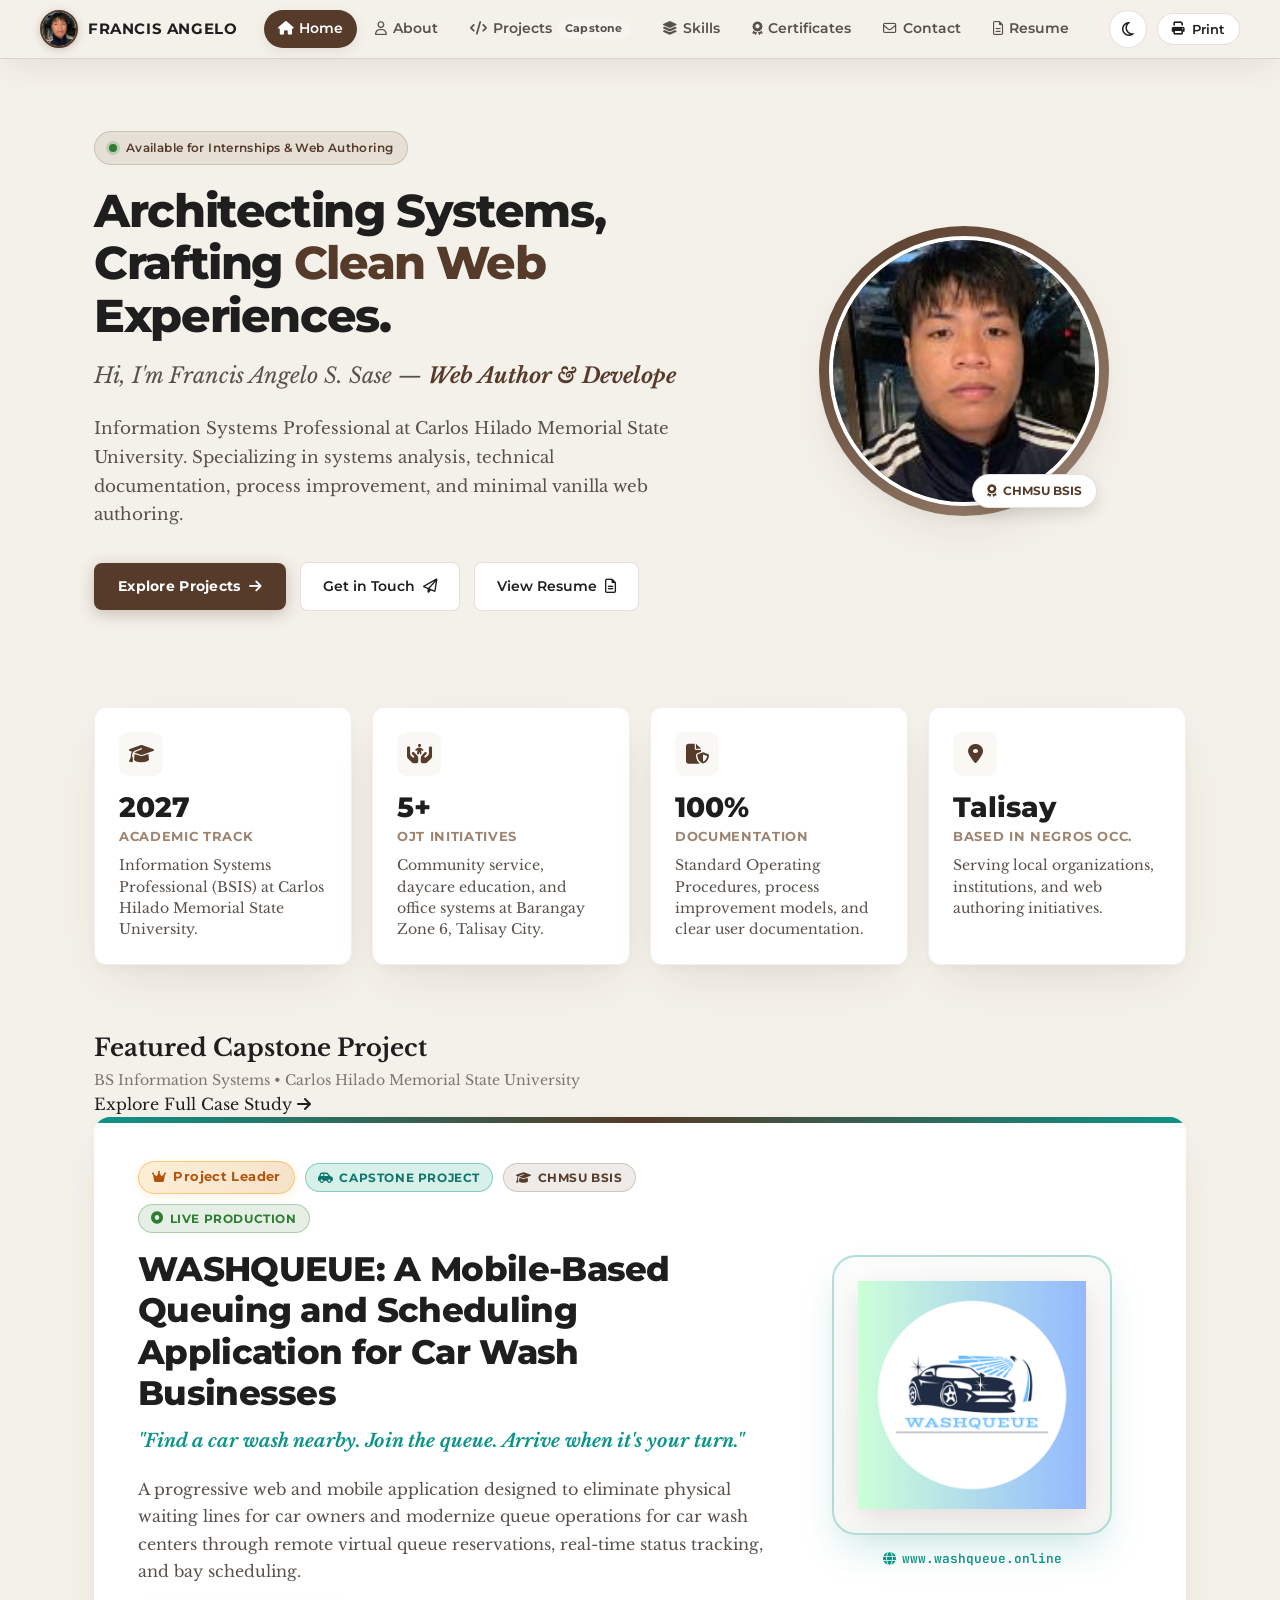
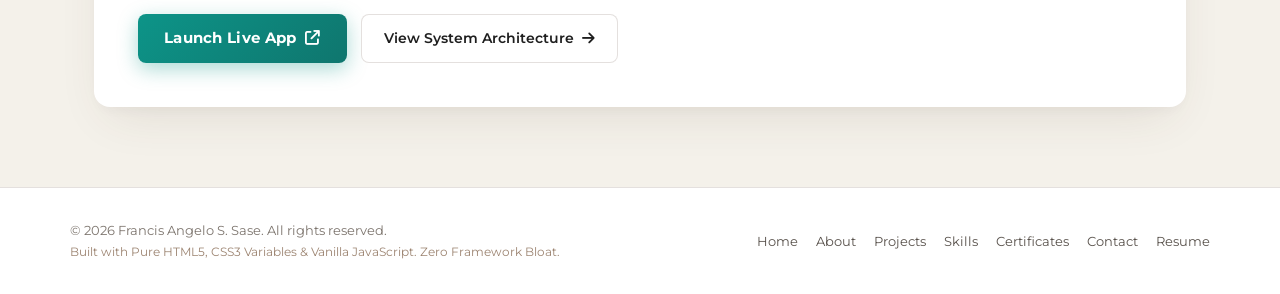
==== commit ea7a6dc0: "Navbar refinement: Clean avatar brand and icon-only theme toggle" ====
--- a/index.html
+++ b/index.html
@@ -32,8 +32,6 @@
         </div>
         <div class="brand-text">
           <span class="brand-name">Francis Angelo</span>
-          <span class="brand-sep" aria-hidden="true">•</span>
-          <span class="brand-sub">Web Author &amp; IS</span>
         </div>
       </a>
 
@@ -65,9 +63,8 @@
 
       <!-- Nav Actions (Theme & Print) -->
       <div class="nav-actions">
-        <button type="button" class="action-btn" id="theme-toggle-btn" aria-label="Toggle dark and light mode">
+        <button type="button" class="action-btn theme-btn-icon-only" id="theme-toggle-btn" aria-label="Toggle dark and light mode" title="Toggle dark / light mode">
           <i class="fa-regular fa-moon" id="theme-icon" aria-hidden="true"></i>
-          <span id="theme-label">Dark</span>
         </button>
         <button type="button" class="action-btn print-trigger-btn" aria-label="Print or save resume as PDF">
           <i class="fa-solid fa-print" aria-hidden="true"></i>
--- a/css/style.css
+++ b/css/style.css
@@ -349,6 +349,18 @@
   outline-offset: 2px;
 }
 
+.action-btn.theme-btn-icon-only {
+  width: 38px;
+  height: 38px;
+  min-width: 38px;
+  padding: 0;
+  border-radius: 50%;
+  display: inline-flex;
+  align-items: center;
+  justify-content: center;
+  font-size: 1rem;
+}
+
 /* Mobile Hamburger Toggle */
 .mobile-nav-toggle {
   display: none;
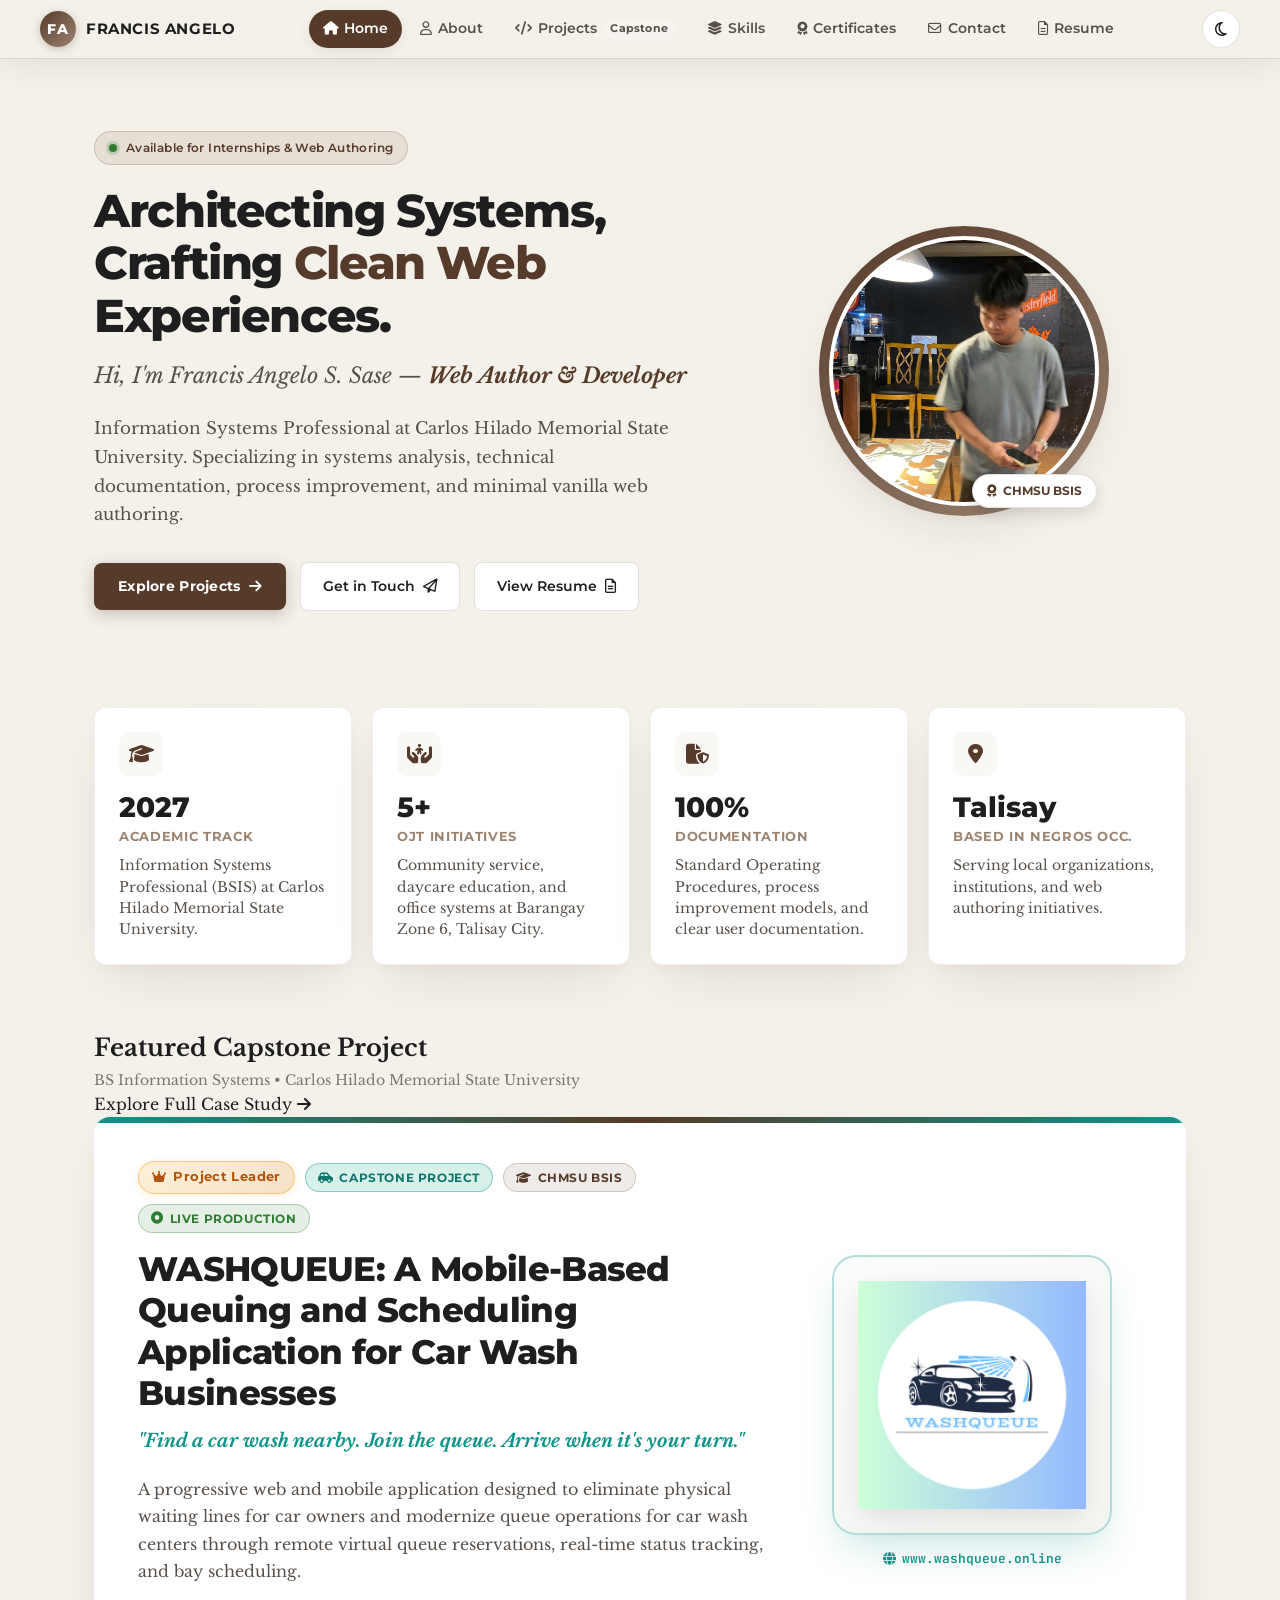
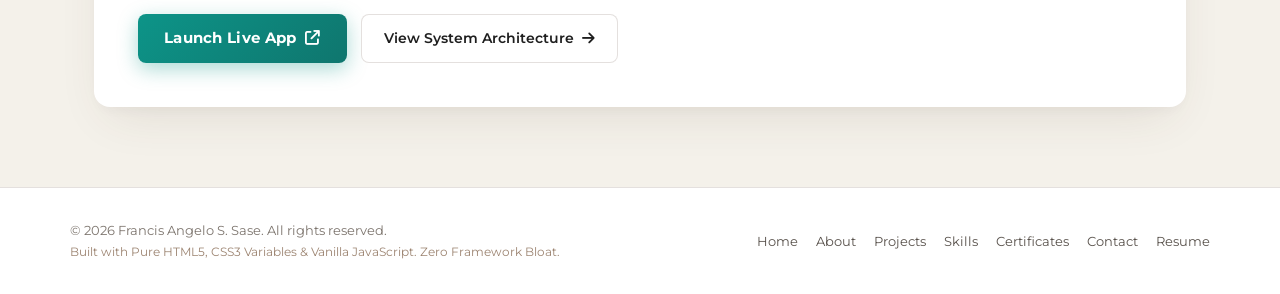
==== commit 2962e4dd: "Navbar update: FA monogram badge logo and remove navbar print button" ====
--- a/index.html
+++ b/index.html
@@ -25,11 +25,9 @@
   <header class="site-header" role="banner">
     <div class="nav-container">
       
-      <!-- Brand Logo / Profile Picture -->
+      <!-- Brand Logo / Monogram Badge -->
       <a href="#home" class="nav-brand" data-page="home" aria-label="Francis Angelo S. Sase Home">
-        <div class="brand-avatar-wrap">
-          <img src="assets/profile.jpg" alt="Francis Angelo S. Sase profile photo" class="brand-avatar-img">
-        </div>
+        <div class="brand-logo-badge" aria-hidden="true">FA</div>
         <div class="brand-text">
           <span class="brand-name">Francis Angelo</span>
         </div>
@@ -61,14 +59,10 @@
         </a>
       </nav>
 
-      <!-- Nav Actions (Theme & Print) -->
+      <!-- Nav Actions (Theme Toggle & Mobile Menu) -->
       <div class="nav-actions">
         <button type="button" class="action-btn theme-btn-icon-only" id="theme-toggle-btn" aria-label="Toggle dark and light mode" title="Toggle dark / light mode">
           <i class="fa-regular fa-moon" id="theme-icon" aria-hidden="true"></i>
-        </button>
-        <button type="button" class="action-btn print-trigger-btn" aria-label="Print or save resume as PDF">
-          <i class="fa-solid fa-print" aria-hidden="true"></i>
-          <span>Print</span>
         </button>
         <button type="button" class="mobile-nav-toggle" id="mobile-nav-toggle" aria-label="Toggle navigation drawer">
           <i class="fa-solid fa-bars" aria-hidden="true"></i>
--- a/css/style.css
+++ b/css/style.css
@@ -202,6 +202,35 @@
   text-decoration: none;
 }
 
+.brand-logo-badge {
+  width: 36px;
+  height: 36px;
+  border-radius: 50%;
+  background: linear-gradient(135deg, var(--primary-brown), var(--light-brown));
+  color: #ffffff;
+  display: flex;
+  align-items: center;
+  justify-content: center;
+  font-family: var(--font-heading);
+  font-size: 0.88rem;
+  font-weight: 800;
+  letter-spacing: 0.04em;
+  flex-shrink: 0;
+  box-shadow: 0 2px 8px rgba(var(--primary-brown-rgb), 0.28);
+  transition: transform 0.25s var(--ease-spring), box-shadow 0.25s ease;
+  user-select: none;
+}
+
+[data-theme="dark"] .brand-logo-badge {
+  background: linear-gradient(135deg, #d8a47f, #8b5a3c);
+  color: #1e1713;
+  box-shadow: 0 2px 10px rgba(0, 0, 0, 0.4);
+}
+
+.nav-brand:hover .brand-logo-badge {
+  transform: scale(1.08);
+}
+
 .brand-avatar-wrap {
   width: 38px;
   height: 38px;
@@ -231,7 +260,7 @@
   width: 100%;
   height: 100%;
   object-fit: cover;
-  object-position: center 15%;
+  object-position: 63% 26%;
   display: block;
 }
 
@@ -643,6 +672,7 @@
   height: 100%;
   border-radius: 50%;
   object-fit: cover;
+  object-position: 62% 28%;
   border: 4px solid var(--bg-card);
   background-color: var(--bg-card);
   display: block;
@@ -1761,7 +1791,7 @@
   width: 100%;
   height: 100%;
   object-fit: cover;
-  object-position: center top;
+  object-position: 62% 28%;
   display: block;
   transition: transform 0.4s var(--ease-spring);
 }
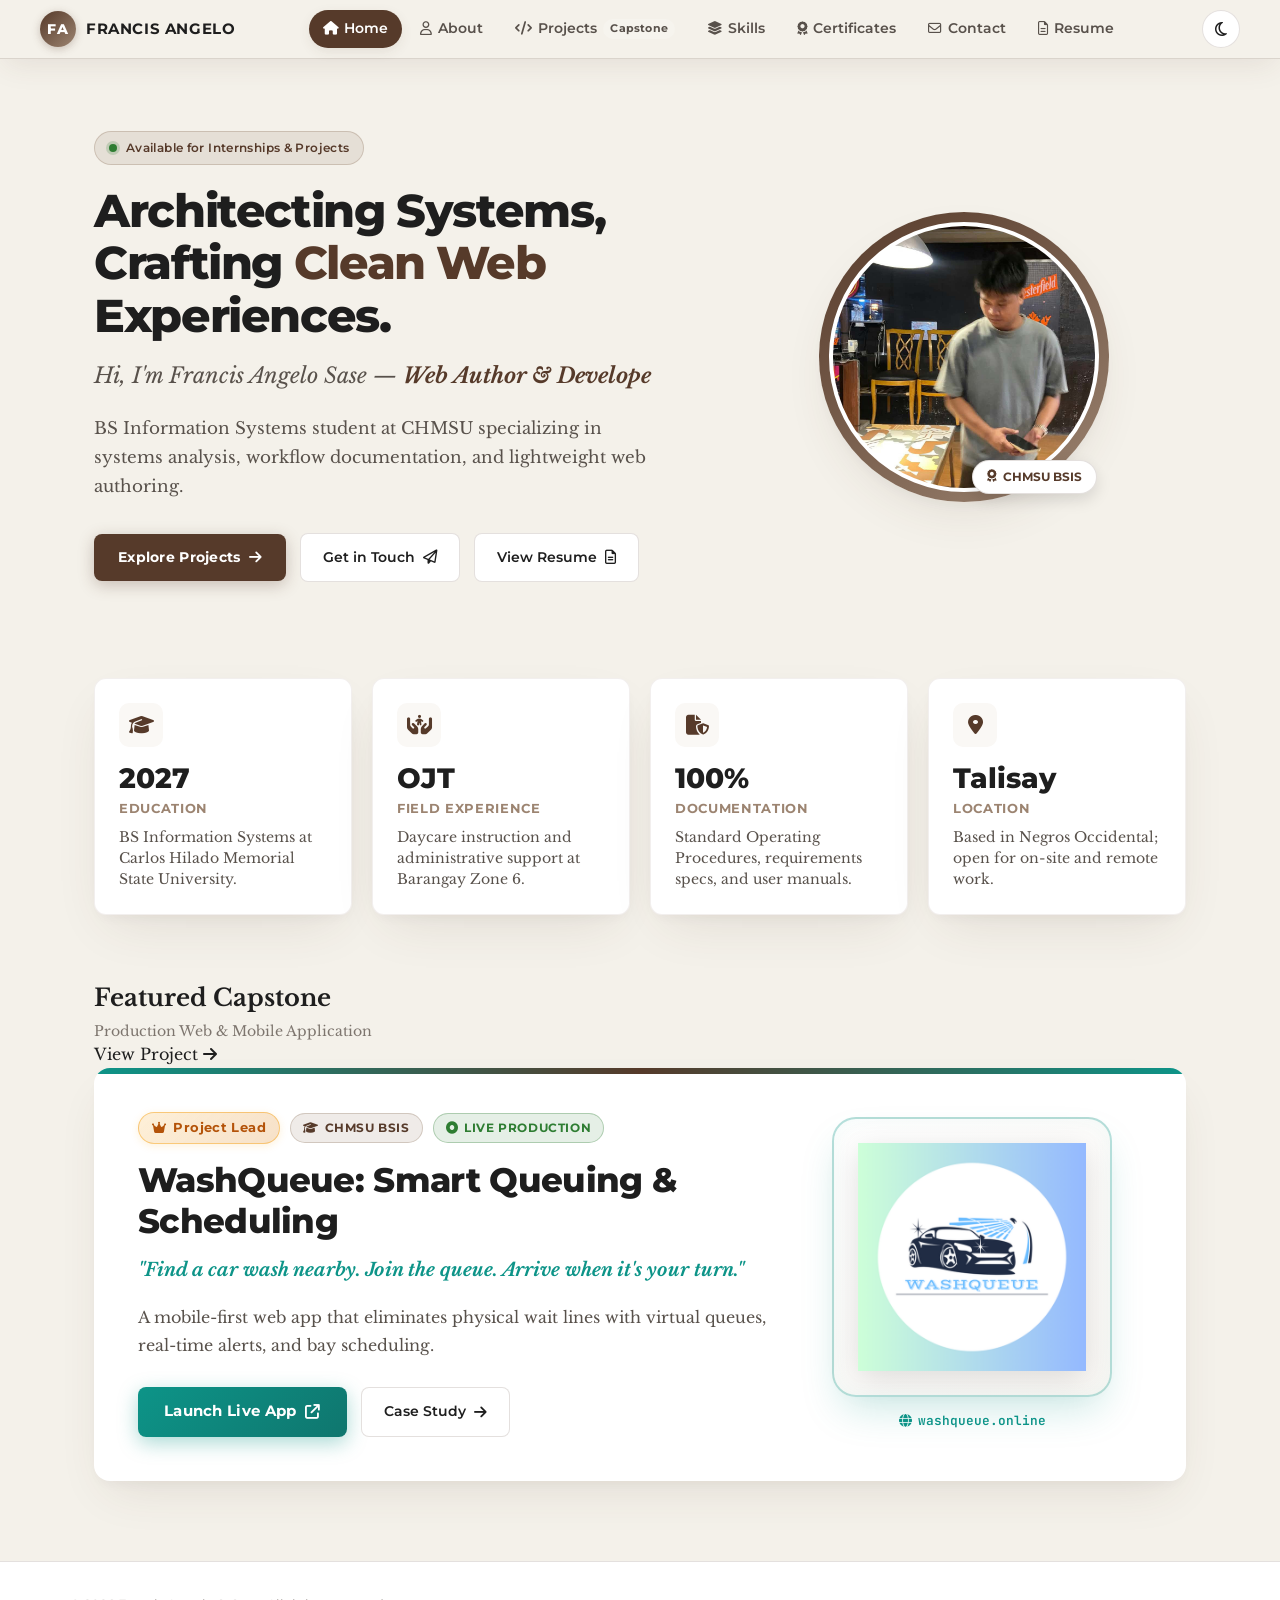
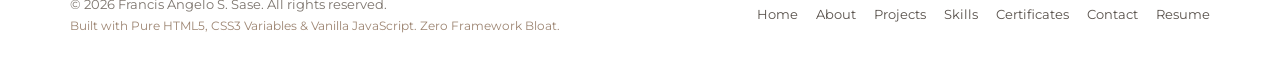
==== commit 5a7d0a73: "Copy polish: Concise, clear language and remove repetitive phrasing across all pages" ====
--- a/index.html
+++ b/index.html
@@ -117,17 +117,17 @@
         <div class="hero-content">
           <div class="hero-status-pill">
             <span class="status-pulse-dot" aria-hidden="true"></span>
-            <span>Available for Internships & Web Authoring</span>
+            <span>Available for Internships &amp; Projects</span>
           </div>
           <h1 class="hero-headline">
             Architecting Systems, Crafting <span class="highlight">Clean Web</span> Experiences.
           </h1>
           <div class="hero-typewriter-container" aria-label="Professional Roles">
-            <span>Hi, I'm Francis Angelo S. Sase — </span>
+            <span>Hi, I'm Francis Angelo Sase — </span>
             <span id="hero-typewriter" style="margin-left: 6px; font-weight: 700; color: var(--primary-brown);"></span>
           </div>
           <p class="hero-bio-pitch">
-            Information Systems Professional at Carlos Hilado Memorial State University. Specializing in systems analysis, technical documentation, process improvement, and minimal vanilla web authoring.
+            BS Information Systems student at CHMSU specializing in systems analysis, workflow documentation, and lightweight web authoring.
           </p>
           <div class="hero-cta-group">
             <a href="#projects" class="btn-primary" data-navigate="projects">
@@ -168,17 +168,17 @@
             <i class="fa-solid fa-graduation-cap"></i>
           </div>
           <div class="bento-number">2027</div>
-          <div class="bento-label">Academic Track</div>
-          <p class="bento-desc">Information Systems Professional (BSIS) at Carlos Hilado Memorial State University.</p>
+          <div class="bento-label">Education</div>
+          <p class="bento-desc">BS Information Systems at Carlos Hilado Memorial State University.</p>
         </div>
 
         <div class="bento-card">
           <div class="bento-icon-wrapper" aria-hidden="true">
             <i class="fa-solid fa-hands-holding-child"></i>
           </div>
-          <div class="bento-number">5+</div>
-          <div class="bento-label">OJT Initiatives</div>
-          <p class="bento-desc">Community service, daycare education, and office systems at Barangay Zone 6, Talisay City.</p>
+          <div class="bento-number">OJT</div>
+          <div class="bento-label">Field Experience</div>
+          <p class="bento-desc">Daycare instruction and administrative support at Barangay Zone 6.</p>
         </div>
 
         <div class="bento-card">
@@ -187,7 +187,7 @@
           </div>
           <div class="bento-number">100%</div>
           <div class="bento-label">Documentation</div>
-          <p class="bento-desc">Standard Operating Procedures, process improvement models, and clear user documentation.</p>
+          <p class="bento-desc">Standard Operating Procedures, requirements specs, and user manuals.</p>
         </div>
 
         <div class="bento-card">
@@ -195,8 +195,8 @@
             <i class="fa-solid fa-location-dot"></i>
           </div>
           <div class="bento-number">Talisay</div>
-          <div class="bento-label">Based in Negros Occ.</div>
-          <p class="bento-desc">Serving local organizations, institutions, and web authoring initiatives.</p>
+          <div class="bento-label">Location</div>
+          <p class="bento-desc">Based in Negros Occidental; open for on-site and remote work.</p>
         </div>
       </section>
 
@@ -205,13 +205,13 @@
       <section class="featured-preview-section">
         <div class="section-subhead">
           <div>
-            <h2 class="subhead-title">Featured Capstone Project</h2>
+            <h2 class="subhead-title">Featured Capstone</h2>
             <p style="font-family: var(--font-body); font-size: 0.88rem; color: var(--text-muted); margin-top: 2px;">
-              BS Information Systems • Carlos Hilado Memorial State University
+              Production Web &amp; Mobile Application
             </p>
           </div>
           <a href="#projects" class="subhead-link" data-navigate="projects">
-            <span>Explore Full Case Study</span>
+            <span>View Project</span>
             <i class="fa-solid fa-arrow-right" aria-hidden="true"></i>
           </a>
         </div>
@@ -220,10 +220,7 @@
           <div class="capstone-details">
             <div class="capstone-badge-row">
               <span class="role-pill-gold">
-                <i class="fa-solid fa-crown" aria-hidden="true"></i> Project Leader
-              </span>
-              <span class="capstone-tag primary">
-                <i class="fa-solid fa-car-side" aria-hidden="true"></i> Capstone Project
+                <i class="fa-solid fa-crown" aria-hidden="true"></i> Project Lead
               </span>
               <span class="capstone-tag chmsu">
                 <i class="fa-solid fa-graduation-cap" aria-hidden="true"></i> CHMSU BSIS
@@ -234,13 +231,13 @@
             </div>
 
             <h3 class="capstone-title">
-              WASHQUEUE: A Mobile-Based Queuing and Scheduling Application for Car Wash Businesses
+              WashQueue: Smart Queuing &amp; Scheduling
             </h3>
             <p class="capstone-subtitle">
               "Find a car wash nearby. Join the queue. Arrive when it's your turn."
             </p>
             <p class="capstone-pitch">
-              A progressive web and mobile application designed to eliminate physical waiting lines for car owners and modernize queue operations for car wash centers through remote virtual queue reservations, real-time status tracking, and bay scheduling.
+              A mobile-first web app that eliminates physical wait lines with virtual queues, real-time alerts, and bay scheduling.
             </p>
 
             <div class="capstone-actions">
@@ -249,7 +246,7 @@
                 <i class="fa-solid fa-arrow-up-right-from-square" aria-hidden="true"></i>
               </a>
               <a href="#projects" class="btn-secondary" data-navigate="projects">
-                <span>View System Architecture</span>
+                <span>Case Study</span>
                 <i class="fa-solid fa-arrow-right" aria-hidden="true"></i>
               </a>
             </div>
@@ -261,7 +258,7 @@
             </div>
             <div class="washqueue-url-pill">
               <i class="fa-solid fa-globe" aria-hidden="true"></i>
-              <span>www.washqueue.online</span>
+              <span>washqueue.online</span>
             </div>
           </div>
         </div>
@@ -276,26 +273,26 @@
 
       <header class="page-header">
         <div class="page-eyebrow">
-          <i class="fa-solid fa-id-badge" aria-hidden="true"></i> Background & Philosophy
-        </div>
-        <h1 class="page-title">Bridging Human Needs & Information Systems</h1>
+          <i class="fa-solid fa-id-badge" aria-hidden="true"></i> Background
+        </div>
+        <h1 class="page-title">Bridging Human Needs &amp; Systems</h1>
         <p class="page-description">
-          A dedicated student and practitioner passionate about turning chaotic organizational workflows into structured, intuitive digital architectures.
+          Transforming organizational workflows into structured, intuitive digital systems.
         </p>
       </header>
 
       <!-- Narrative & Core Pillars -->
       <div class="about-grid">
         <article class="about-narrative">
-          <h2 class="narrative-title">My Journey & Purpose</h2>
+          <h2 class="narrative-title">Background &amp; Approach</h2>
           <p class="narrative-paragraph">
-            I am Francis Angelo S. Sase, an Information Systems Professional at Carlos Hilado Memorial State University (CHMSU) in Talisay City, Negros Occidental. My studies and practical work focus on analyzing organizational problems, modeling streamlined workflows, and establishing robust documentation.
+            I am a BS Information Systems student at Carlos Hilado Memorial State University (CHMSU). My focus is on systems analysis, workflow modeling, and clear documentation.
           </p>
           <p class="narrative-paragraph">
-            During my On-The-Job Training (OJT) at Barangay Zone 6, I had the privilege of working directly with both daycare children and barangay administrative staff. That experience instilled in me a deep appreciation for the human side of technology: software and documentation only succeed if they make people’s everyday lives and duties simpler, faster, and more dignified.
+            During my OJT at Barangay Zone 6, I assisted daycare classes and administrative staff. That experience reinforced that technology must simplify everyday tasks for real users.
           </p>
           <p class="narrative-paragraph">
-            As a Web Author & Developer, I combine meticulous systems documentation with modern web technologies (HTML5, CSS3, Vanilla JavaScript) to build accessible, elegant interfaces with zero bloat and maximum tactile responsiveness.
+            As a web author, I build lightweight, responsive web interfaces using semantic HTML5, modern CSS3, and vanilla JavaScript—free of framework bloat.
           </p>
         </article>
 
@@ -303,29 +300,29 @@
           <div class="pillar-card">
             <div class="pillar-icon"><i class="fa-solid fa-diagram-project" aria-hidden="true"></i></div>
             <h3 class="pillar-title">Systems Thinking</h3>
-            <p class="pillar-desc">Viewing organizations as interconnected workflows rather than isolated tasks.</p>
+            <p class="pillar-desc">Viewing organizations as connected workflows rather than isolated tasks.</p>
           </div>
           <div class="pillar-card">
             <div class="pillar-icon"><i class="fa-solid fa-pen-nib" aria-hidden="true"></i></div>
-            <h3 class="pillar-title">Clarity in Writing</h3>
-            <p class="pillar-desc">Producing crystal-clear SOPs, manuals, and technical specifications.</p>
+            <h3 class="pillar-title">Clear Documentation</h3>
+            <p class="pillar-desc">Authoring concise SOPs, user manuals, and system specifications.</p>
           </div>
           <div class="pillar-card">
             <div class="pillar-icon"><i class="fa-solid fa-feather-pointed" aria-hidden="true"></i></div>
             <h3 class="pillar-title">Minimalist Design</h3>
-            <p class="pillar-desc">Stripping away clutter to prioritize readability, hierarchy, and purpose.</p>
+            <p class="pillar-desc">Prioritizing visual hierarchy, readability, and purposeful layout.</p>
           </div>
           <div class="pillar-card">
             <div class="pillar-icon"><i class="fa-solid fa-people-carry-box" aria-hidden="true"></i></div>
             <h3 class="pillar-title">Community Spirit</h3>
-            <p class="pillar-desc">Grounded in public service and hands-on grassroots collaboration.</p>
+            <p class="pillar-desc">Grounded in public service and practical team collaboration.</p>
           </div>
         </aside>
       </div>
 
       <!-- Education & Experience Breakdown -->
       <section class="about-timeline-section">
-        <h2 class="section-title" style="margin-bottom: 24px;">Academic & Practical Milestones</h2>
+        <h2 class="section-title" style="margin-bottom: 24px;">Academic &amp; Practical Milestones</h2>
 
         <div class="education-timeline">
           <!-- CHMSU -->
@@ -340,7 +337,7 @@
               </span>
             </div>
             <p style="font-family: var(--font-body); font-size: 0.88rem; color: var(--text-secondary); margin-top: 6px;">
-              Core Focus: Systems Analysis & Design, Database Architecture, Technical Writing, Enterprise Resource Planning, and Web Authoring.
+              Focus: Systems Analysis, Database Architecture, Technical Writing, and Web Authoring.
             </p>
           </div>
 
@@ -348,10 +345,10 @@
           <div class="education-item">
             <span class="timeline-node" aria-hidden="true"></span>
             <h3 class="school-name">Barangay Zone 6, Talisay City (OJT)</h3>
-            <p class="school-degree">On-The-Job Training Specialist</p>
-            <p class="school-year">Practical Field Work</p>
+            <p class="school-degree">On-The-Job Training</p>
+            <p class="school-year">Field Work</p>
             <p style="font-family: var(--font-body); font-size: 0.88rem; color: var(--text-secondary); margin-top: 6px;">
-              Taught daycare children basic lessons; prepared learning materials; created Word documents, reports, and PowerPoint presentations for barangay activities and administrative staff.
+              Assisted daycare instruction, prepared learning materials, and drafted reports and presentations for barangay operations.
             </p>
           </div>
 
@@ -388,11 +385,11 @@
 
       <header class="page-header">
         <div class="page-eyebrow">
-          <i class="fa-solid fa-crown" style="color: #f59e0b;" aria-hidden="true"></i> Francis Angelo S. Sase — Project Leader • BS Information Systems
-        </div>
-        <h1 class="page-title">WASHQUEUE</h1>
+          <i class="fa-solid fa-award" aria-hidden="true"></i> Featured Capstone Project
+        </div>
+        <h1 class="page-title">WashQueue</h1>
         <p class="page-description">
-          A Mobile-Based Queuing and Scheduling Application for Car Wash Businesses.
+          Mobile-based queuing and scheduling application for car wash businesses.
         </p>
       </header>
 
@@ -403,10 +400,7 @@
           <div class="capstone-details">
             <div class="capstone-badge-row">
               <span class="role-pill-gold">
-                <i class="fa-solid fa-crown" aria-hidden="true"></i> Project Leader
-              </span>
-              <span class="capstone-tag primary">
-                <i class="fa-solid fa-award" aria-hidden="true"></i> Capstone Project
+                <i class="fa-solid fa-crown" aria-hidden="true"></i> Project Lead
               </span>
               <span class="capstone-tag chmsu">
                 <i class="fa-solid fa-graduation-cap" aria-hidden="true"></i> CHMSU BSIS
@@ -415,12 +409,12 @@
                 <i class="fa-solid fa-circle-check" aria-hidden="true"></i> Live Production
               </span>
               <span class="capstone-tag primary" style="background: rgba(13, 148, 136, 0.12); color: var(--washqueue-teal-dark); border-color: rgba(13, 148, 136, 0.3);">
-                <i class="fa-solid fa-mobile-screen" aria-hidden="true"></i> Flutter / PWA
+                <i class="fa-solid fa-mobile-screen" aria-hidden="true"></i> PWA &amp; Mobile
               </span>
             </div>
 
             <h2 class="capstone-title">
-              WASHQUEUE: A MOBILE-BASED QUEUING AND SCHEDULING APPLICATION FOR CAR WASH BUSINESSES
+              WashQueue: Smart Queuing &amp; Scheduling
             </h2>
 
             <p class="capstone-subtitle">
@@ -428,17 +422,17 @@
             </p>
 
             <p class="capstone-pitch">
-              WashQueue addresses the pervasive problem of unpredictable wait times and physical line congestion in the automotive cleaning industry. Built as a mobile-first Progressive Web App, it empowers customers to find nearby partner car wash stations, remotely secure their place in a virtual queue, choose specific wash services, and arrive precisely when a service bay opens.
+              WashQueue replaces physical waiting lines with remote virtual queues, live status alerts, and service bay reservations—streamlining shop operations and driver convenience.
             </p>
 
             <div class="capstone-actions">
               <a href="https://www.washqueue.online/" target="_blank" rel="noopener noreferrer" class="btn-washqueue-live">
-                <span>Launch Live Web App (washqueue.online)</span>
+                <span>Launch Live App</span>
                 <i class="fa-solid fa-arrow-up-right-from-square" aria-hidden="true"></i>
               </a>
               <button type="button" class="btn-secondary" id="trigger-washqueue-modal">
                 <i class="fa-solid fa-circle-info" aria-hidden="true"></i>
-                <span>Deep Dive Architecture</span>
+                <span>Technical Overview</span>
               </button>
             </div>
           </div>
@@ -449,7 +443,7 @@
             </div>
             <a href="https://www.washqueue.online/" target="_blank" rel="noopener noreferrer" class="washqueue-url-pill">
               <i class="fa-solid fa-link" aria-hidden="true"></i>
-              <span>https://www.washqueue.online/</span>
+              <span>washqueue.online</span>
             </a>
           </div>
         </article>
@@ -458,9 +452,9 @@
         <section aria-labelledby="heading-capstone-modules">
           <div class="section-subhead">
             <div>
-              <h3 class="subhead-title" id="heading-capstone-modules">System Modules & Core Capabilities</h3>
+              <h3 class="subhead-title" id="heading-capstone-modules">System Modules</h3>
               <p style="font-family: var(--font-body); font-size: 0.88rem; color: var(--text-muted); margin-top: 2px;">
-                Engineered for both vehicle owners and car wash business managers.
+                Core features built for drivers and business operators.
               </p>
             </div>
           </div>
@@ -471,9 +465,9 @@
               <div class="module-icon-wrap" aria-hidden="true">
                 <i class="fa-solid fa-users-line"></i>
               </div>
-              <h4 class="module-title">Virtual Queuing Engine</h4>
+              <h4 class="module-title">Virtual Queuing</h4>
               <p class="module-desc">
-                Remote queue registration allowing drivers to check current waiting times, see the number of vehicles ahead, and receive live progress alerts so they never waste time idling in physical queues.
+                Remote queue entry with real-time wait estimates, queue position tracking, and live progress updates.
               </p>
             </div>
 
@@ -482,9 +476,9 @@
               <div class="module-icon-wrap" aria-hidden="true">
                 <i class="fa-solid fa-calendar-check"></i>
               </div>
-              <h4 class="module-title">Smart Scheduling & Bay Allocation</h4>
+              <h4 class="module-title">Smart Scheduling</h4>
               <p class="module-desc">
-                Appointment booking system that allows users to reserve future time slots, specify vehicle size (Sedan, SUV, Van, Motorcycle), and select tailored detailing packages.
+                Advance booking by vehicle type (Sedan, SUV, Motorcycle) and selected detailing package.
               </p>
             </div>
 
@@ -493,9 +487,9 @@
               <div class="module-icon-wrap" aria-hidden="true">
                 <i class="fa-solid fa-chart-line"></i>
               </div>
-              <h4 class="module-title">Business Vendor Dashboard</h4>
+              <h4 class="module-title">Operator Dashboard</h4>
               <p class="module-desc">
-                Administrative interface enabling car wash operators to monitor active wash bays, update queue statuses, adjust staff service pacing, and analyze daily vehicle throughput.
+                Management portal for operators to monitor active bays, update queue status, and review daily volume.
               </p>
             </div>
 
@@ -504,9 +498,9 @@
               <div class="module-icon-wrap" aria-hidden="true">
                 <i class="fa-solid fa-map-location-dot"></i>
               </div>
-              <h4 class="module-title">Station Discovery & Geolocation</h4>
+              <h4 class="module-title">Station Locator</h4>
               <p class="module-desc">
-                Proximity-based station locator highlighting operating hours, available service bays, pricing tables, and navigation directions for local car wash facilities.
+                Nearby station discovery showing hours, bay availability, pricing, and turn-by-turn directions.
               </p>
             </div>
 
@@ -515,9 +509,9 @@
               <div class="module-icon-wrap" aria-hidden="true">
                 <i class="fa-solid fa-mobile-screen-button"></i>
               </div>
-              <h4 class="module-title">PWA & Google Auth Bridge</h4>
+              <h4 class="module-title">PWA &amp; Google Auth</h4>
               <p class="module-desc">
-                Cross-platform Progressive Web App (PWA) with fast web installation, offline resilience, and friction-free user onboarding via Google Identity Services.
+                Cross-platform Progressive Web App with fast installation and one-tap Google sign-in.
               </p>
             </div>
 
@@ -526,9 +520,9 @@
               <div class="module-icon-wrap" aria-hidden="true">
                 <i class="fa-solid fa-bell"></i>
               </div>
-              <h4 class="module-title">Turn & Arrival Notifications</h4>
+              <h4 class="module-title">Arrival Alerts</h4>
               <p class="module-desc">
-                Automated status notifications reminding customers when their designated wash bay is being prepped, ensuring seamless turnaround without bay idle time.
+                Automated alerts notifying drivers when their bay is ready, reducing idle bay time.
               </p>
             </div>
           </div>
@@ -539,49 +533,49 @@
           <div class="contribution-card">
             <div class="leader-badge-strip">
               <span class="role-pill-gold">
-                <i class="fa-solid fa-crown" aria-hidden="true"></i> Project Leader
+                <i class="fa-solid fa-crown" aria-hidden="true"></i> Project Lead
               </span>
-              <span class="role-pill-subtle">BSIS Capstone • CHMSU</span>
+              <span class="role-pill-subtle">CHMSU BSIS Capstone</span>
             </div>
 
             <h3 class="contribution-header" id="heading-role">
-              <span>Francis Angelo S. Sase — Roles & Leadership</span>
+              <span>Responsibilities &amp; Execution</span>
             </h3>
 
             <p class="leader-statement">
-              Serving as <strong>Project Leader</strong> for the WashQueue Capstone initiative, orchestrating the project lifecycle, milestone roadmap, stakeholder consultations, queue logic modeling, UI architecture, and defense readiness.
+              Directed the project lifecycle from stakeholder interviews and queue logic modeling through UI design, documentation, and final defense.
             </p>
 
             <ul class="contribution-list">
               <li class="contribution-item highlight-leader">
-                <i class="fa-solid fa-crown" aria-hidden="true"></i>
+                <i class="fa-solid fa-check-double" aria-hidden="true"></i>
                 <div>
-                  <strong style="color: var(--text-dark);">Project Leadership & Milestone Direction:</strong>
-                  Spearheaded the overall Capstone initiative, sprint planning, cross-functional coordination, resource scheduling, and final Capstone manuscript defense.
+                  <strong style="color: var(--text-dark);">Roadmap &amp; Delivery:</strong>
+                  Managed sprint milestones, team coordination, resource scheduling, and final capstone defense.
                 </div>
               </li>
               <li class="contribution-item">
                 <i class="fa-solid fa-circle-check" aria-hidden="true"></i>
                 <div>
-                  <strong>Systems Analysis & Queue Logic Modeling:</strong> Conducted stakeholder interviews with car wash operators, mapped data flow diagrams (DFDs), and formulated queue priority rules.
+                  <strong>Systems Analysis &amp; Queue Logic:</strong> Interviewed car wash operators, mapped data flow diagrams (DFDs), and formulated queue priority rules.
                 </div>
               </li>
               <li class="contribution-item">
                 <i class="fa-solid fa-circle-check" aria-hidden="true"></i>
                 <div>
-                  <strong>Capstone Project Documentation:</strong> Authored the comprehensive Capstone manuscript, System Requirements Specifications (SRS), Standard Operating Procedures (SOPs), and user onboarding manuals.
+                  <strong>Technical Documentation:</strong> Authored the capstone manuscript, System Requirements Specifications (SRS), SOPs, and user onboarding manuals.
                 </div>
               </li>
               <li class="contribution-item">
                 <i class="fa-solid fa-circle-check" aria-hidden="true"></i>
                 <div>
-                  <strong>UI/UX Design & Front-End Architecture:</strong> Designed mobile-first customer booking flows, interface ergonomics, accessibility compliance, and visual hierarchy.
+                  <strong>UI/UX Design &amp; Frontend:</strong> Designed mobile-first customer booking flows, interface hierarchy, and responsive screens.
                 </div>
               </li>
               <li class="contribution-item">
                 <i class="fa-solid fa-circle-check" aria-hidden="true"></i>
                 <div>
-                  <strong>Quality Assurance & Testing:</strong> Conducted functional testing across mobile browsers, simulated network latency, and verified Google Auth bridge integration.
+                  <strong>Quality Assurance:</strong> Conducted cross-device testing, simulated network latency, and verified Google authentication flows.
                 </div>
               </li>
             </ul>
@@ -590,13 +584,13 @@
           <div class="contribution-card">
             <h3 class="contribution-header">
               <i class="fa-solid fa-cubes" aria-hidden="true"></i>
-              <span>Technology Stack & Deployment</span>
+              <span>Tech Stack &amp; Deployment</span>
             </h3>
             <p style="font-family: var(--font-body); font-size: 0.92rem; color: var(--text-secondary); line-height: 1.65; margin-bottom: 16px;">
-              WashQueue was designed and engineered using modern cross-platform technologies to ensure instant accessibility on both mobile smartphones and desktop browsers.
+              Engineered with cross-platform web technologies for instant mobile and desktop access without app store barriers.
             </p>
             <div class="tech-badges-wrap">
-              <span class="tech-badge-chip"><i class="fa-solid fa-layer-group"></i> Flutter Web & Mobile</span>
+              <span class="tech-badge-chip"><i class="fa-solid fa-layer-group"></i> Flutter Web &amp; Mobile</span>
               <span class="tech-badge-chip"><i class="fa-solid fa-mobile"></i> Progressive Web App (PWA)</span>
               <span class="tech-badge-chip"><i class="fa-brands fa-google"></i> Google Auth Bridge</span>
               <span class="tech-badge-chip"><i class="fa-solid fa-database"></i> Real-Time Cloud DB</span>
@@ -605,7 +599,7 @@
             </div>
 
             <div style="margin-top: 24px; padding-top: 18px; border-top: 1px solid var(--divider-subtle); display: flex; align-items: center; justify-content: space-between;">
-              <span style="font-family: var(--font-mono); font-size: 0.78rem; color: var(--light-brown);">Live at: washqueue.online</span>
+              <span style="font-family: var(--font-mono); font-size: 0.78rem; color: var(--light-brown);">washqueue.online</span>
               <a href="https://www.washqueue.online/" target="_blank" rel="noopener noreferrer" class="project-action-link">
                 <span>Visit App</span>
                 <i class="fa-solid fa-arrow-up-right-from-square" aria-hidden="true"></i>
@@ -625,15 +619,13 @@
 
       <header class="page-header">
         <div class="page-eyebrow">
-          <i class="fa-solid fa-layer-group" aria-hidden="true"></i> Core Competencies
-        </div>
-        <h1 class="page-title">Technical Skills & Practical Mastery</h1>
+          <i class="fa-solid fa-layer-group" aria-hidden="true"></i> Competencies
+        </div>
+        <h1 class="page-title">Technical Skills</h1>
         <p class="page-description">
-          A granular breakdown of systems analysis tools, technical writing methodologies, office productivity suites, and web authoring capabilities.
+          Proficiencies across systems analysis, technical documentation, office suites, and web authoring.
         </p>
       </header>
-
-
 
       <!-- Categorized Bento Grid of Skills -->
       <div class="skills-categories-grid">
@@ -642,7 +634,7 @@
         <section class="skill-category-card">
           <div class="category-header">
             <div class="category-icon"><i class="fa-solid fa-diagram-project" aria-hidden="true"></i></div>
-            <h2 class="category-title">Systems Analysis & Workflow Design</h2>
+            <h2 class="category-title">Systems Analysis &amp; Design</h2>
           </div>
           <div class="skill-entries-list">
             <div class="skill-entry-row">
@@ -673,7 +665,7 @@
         <section class="skill-category-card">
           <div class="category-header">
             <div class="category-icon"><i class="fa-solid fa-book-open" aria-hidden="true"></i></div>
-            <h2 class="category-title">System Documentation &amp; Technical Writing</h2>
+            <h2 class="category-title">Technical Writing &amp; Documentation</h2>
           </div>
           <div class="skill-entries-list">
             <div class="skill-entry-row">
@@ -693,7 +685,7 @@
             <div class="skill-entry-row">
               <div class="skill-entry-left">
                 <i class="fa-solid fa-circle-check skill-check-icon" aria-hidden="true"></i>
-                <span>Technical Specifications &amp; Reports (SRS)</span>
+                <span>Technical Specifications (SRS)</span>
               </div>
               <span class="skill-level-pill">Advanced</span>
             </div>
@@ -704,27 +696,27 @@
         <section class="skill-category-card">
           <div class="category-header">
             <div class="category-icon"><i class="fa-solid fa-file-excel" aria-hidden="true"></i></div>
-            <h2 class="category-title">Microsoft Office Productivity</h2>
+            <h2 class="category-title">Office Productivity</h2>
           </div>
           <div class="skill-entries-list">
             <div class="skill-entry-row">
               <div class="skill-entry-left">
                 <i class="fa-solid fa-circle-check skill-check-icon" aria-hidden="true"></i>
-                <span>Microsoft Word (Document Formatting &amp; Architecture)</span>
+                <span>Microsoft Word (Documentation Formatting)</span>
               </div>
               <span class="skill-level-pill core">Proficient</span>
             </div>
             <div class="skill-entry-row">
               <div class="skill-entry-left">
                 <i class="fa-solid fa-circle-check skill-check-icon" aria-hidden="true"></i>
-                <span>Microsoft PowerPoint (Visual Presentations)</span>
+                <span>Microsoft PowerPoint (Presentations)</span>
               </div>
               <span class="skill-level-pill">Proficient</span>
             </div>
             <div class="skill-entry-row">
               <div class="skill-entry-left">
                 <i class="fa-solid fa-circle-check skill-check-icon" aria-hidden="true"></i>
-                <span>Microsoft Excel (Data Entry &amp; Formatting)</span>
+                <span>Microsoft Excel (Data Entry &amp; Tables)</span>
               </div>
               <span class="skill-level-pill">Proficient</span>
             </div>
@@ -735,27 +727,27 @@
         <section class="skill-category-card">
           <div class="category-header">
             <div class="category-icon"><i class="fa-solid fa-code" aria-hidden="true"></i></div>
-            <h2 class="category-title">Web Authoring &amp; Front-End Design</h2>
+            <h2 class="category-title">Web Authoring &amp; Frontend</h2>
           </div>
           <div class="skill-entries-list">
             <div class="skill-entry-row">
               <div class="skill-entry-left">
                 <i class="fa-solid fa-circle-check skill-check-icon" aria-hidden="true"></i>
-                <span>Semantic HTML5 &amp; Accessibility (WCAG 2.1)</span>
+                <span>Semantic HTML5 &amp; Accessibility (WCAG)</span>
               </div>
               <span class="skill-level-pill core">Advanced</span>
             </div>
             <div class="skill-entry-row">
               <div class="skill-entry-left">
                 <i class="fa-solid fa-circle-check skill-check-icon" aria-hidden="true"></i>
-                <span>Modern CSS3 (Flexbox, Grid, Variables, Animations)</span>
+                <span>Modern CSS3 (Flexbox, Grid, Variables)</span>
               </div>
               <span class="skill-level-pill">Proficient</span>
             </div>
             <div class="skill-entry-row">
               <div class="skill-entry-left">
                 <i class="fa-solid fa-circle-check skill-check-icon" aria-hidden="true"></i>
-                <span>Vanilla JavaScript (DOM, Fetch, Single-Page Routing)</span>
+                <span>Vanilla JavaScript (DOM, Fetch, SPA Routing)</span>
               </div>
               <span class="skill-level-pill">Proficient</span>
             </div>
@@ -775,11 +767,11 @@
 
       <header class="page-header">
         <div class="page-eyebrow">
-          <i class="fa-solid fa-award" aria-hidden="true"></i> Verified Industry & Professional Credentials
-        </div>
-        <h1 class="page-title">Certifications & Accreditations</h1>
+          <i class="fa-solid fa-award" aria-hidden="true"></i> Credentials
+        </div>
+        <h1 class="page-title">Certifications &amp; Training</h1>
         <p class="page-description">
-          Verified coursework and professional certificates in Cybersecurity, Database Security, and Modern / Responsible Artificial Intelligence.
+          Verified coursework in Cybersecurity, Database Security, and Responsible AI.
         </p>
       </header>
 
@@ -805,9 +797,9 @@
               </span>
             </div>
             <h2 class="cert-title">Database Security</h2>
-            <div class="cert-issuer">Cybrary • Continuing Education Completion</div>
+            <div class="cert-issuer">Cybrary • Continuing Education</div>
             <p class="cert-desc">
-              Successfully completed 1 CEU/CPE and 1 hour training course in Database Security provided by Cybrary. Covers SQL injection mitigation, access control, privilege separation, and database defense.
+              Covers SQL injection defense, access control, privilege separation, and database protection.
             </p>
             <div class="cert-meta-row">
               <span><i class="fa-regular fa-calendar" aria-hidden="true"></i> May 29, 2025</span>
@@ -835,9 +827,9 @@
               </span>
             </div>
             <h2 class="cert-title">IT Fundamentals: Security</h2>
-            <div class="cert-issuer">Cybrary • Continuing Education Completion</div>
+            <div class="cert-issuer">Cybrary • Continuing Education</div>
             <p class="cert-desc">
-              Successfully completed 3 CEUs/CPEs and 2 hours training course in IT Fundamentals: Security provided by Cybrary. Validates essential security architectures, threat mitigation, and system defenses.
+              Validates fundamental security models, threat mitigation, and network defenses.
             </p>
             <div class="cert-meta-row">
               <span><i class="fa-regular fa-calendar" aria-hidden="true"></i> Jun 4, 2025</span>
@@ -867,7 +859,7 @@
             <h2 class="cert-title">Responsible AI: Applying AI Principles with Google Cloud</h2>
             <div class="cert-issuer">Google Cloud • Simplilearn | SkillUP</div>
             <p class="cert-desc">
-              Declaration of Completion for applying AI principles with Google Cloud. Covers responsible AI operationalization, bias mitigation, human-centric evaluation, and ethical machine learning governance.
+              Covers responsible AI operationalization, bias mitigation, human evaluation, and ethical governance.
             </p>
             <div class="cert-meta-row">
               <span><i class="fa-regular fa-calendar" aria-hidden="true"></i> Oct 28, 2025</span>
@@ -897,7 +889,7 @@
             <h2 class="cert-title">Introduction to Modern AI</h2>
             <div class="cert-issuer">Cisco • DICT-ITU DTC Initiative</div>
             <p class="cert-desc">
-              Awarded through the Cisco Networking Academy program in collaboration with the DICT-ITU Digital Transformation Center Initiative. Demonstrates core understanding of modern AI systems and applications.
+              Validates core artificial intelligence concepts, machine learning paradigms, and practical applications.
             </p>
             <div class="cert-meta-row">
               <span><i class="fa-regular fa-calendar" aria-hidden="true"></i> Nov 09, 2025</span>
@@ -927,7 +919,7 @@
             <h2 class="cert-title">Introduction to Cybersecurity</h2>
             <div class="cert-issuer">Cisco • DICT-ITU DTC Initiative</div>
             <p class="cert-desc">
-              Awarded through the Cisco Networking Academy program in collaboration with the DICT-ITU Digital Transformation Center Initiative. Validates understanding of cyber defense, threat landscapes, and confidentiality principles.
+              Validates core concepts of cyber defense, common attack vectors, and network protection.
             </p>
             <div class="cert-meta-row">
               <span><i class="fa-regular fa-calendar" aria-hidden="true"></i> Nov 16, 2025</span>
@@ -947,11 +939,11 @@
 
       <header class="page-header">
         <div class="page-eyebrow">
-          <i class="fa-regular fa-envelope" aria-hidden="true"></i> Direct Inquiries
-        </div>
-        <h1 class="page-title">Let's Connect & Collaborate</h1>
+          <i class="fa-regular fa-envelope" aria-hidden="true"></i> Contact
+        </div>
+        <h1 class="page-title">Get in Touch</h1>
         <p class="page-description">
-          Have an upcoming internship opportunity, web authoring project, or systems documentation need? Send a message below or reach out directly.
+          Open for internships, web authoring projects, and systems documentation roles.
         </p>
       </header>
 
@@ -990,7 +982,7 @@
                 type="text" 
                 id="sender-subject" 
                 class="form-input" 
-                placeholder="e.g. Internship Inquiry / Web Authoring Project" 
+                placeholder="e.g. Internship Inquiry / Web Project" 
                 autocomplete="off"
               >
             </div>
@@ -1000,7 +992,7 @@
               <textarea 
                 id="sender-message" 
                 class="form-textarea" 
-                placeholder="Write your message or inquiry here..." 
+                placeholder="Write your message here..." 
                 required
               ></textarea>
             </div>
@@ -1113,8 +1105,8 @@
           <div style="display: flex; align-items: center; gap: 10px;">
             <i class="fa-solid fa-file-pdf" style="color: var(--primary-brown); font-size: 1.2rem;" aria-hidden="true"></i>
             <div>
-              <span style="font-family: var(--font-heading); font-weight: 700; font-size: 0.95rem;">Official Resume Layout</span>
-              <span style="display: block; font-size: 0.78rem; color: var(--text-muted);">Exact 1-page paper replica ready for printing or PDF export</span>
+              <span style="font-family: var(--font-heading); font-weight: 700; font-size: 0.95rem;">Resume</span>
+              <span style="display: block; font-size: 0.78rem; color: var(--text-muted);">One-page printable view</span>
             </div>
           </div>
           <button type="button" class="btn-primary print-trigger-btn" style="padding: 8px 16px; font-size: 0.85rem;">
@@ -1160,7 +1152,7 @@
               <section class="fade-section" id="profile-section" aria-labelledby="heading-profile">
                 <h2 class="section-title" id="heading-profile">Profile</h2>
                 <p class="profile-text">
-                  I am an Information Systems professional with skills in systems analysis, documentation, and process improvement. I am eager to apply my knowledge and contribute to the growth of the organization.
+                  Information Systems student with practical skills in systems analysis, workflow documentation, and process improvement, dedicated to delivering clean, organized solutions.
                 </p>
                 <hr class="section-divider" aria-hidden="true">
               </section>
@@ -1338,19 +1330,19 @@
 
                   <ul class="experience-bullets" id="experience-bullets-list" role="list">
                     <li class="experience-bullet-item">
-                      Assisted in teaching daycare children basic lessons and learning activities.
+                      Facilitated basic lessons and structured activities for daycare learners.
                     </li>
                     <li class="experience-bullet-item">
-                      Helped prepare and conduct simple educational activities for children.
+                      Prepared instructional materials and classroom activity aids.
                     </li>
                     <li class="experience-bullet-item">
-                      Created and edited documents using Microsoft Word.
+                      Drafted and formatted official barangay documents using Microsoft Word.
                     </li>
                     <li class="experience-bullet-item">
-                      Created PowerPoint presentations for barangay activities and office use.
+                      Designed PowerPoint presentations for barangay events and administrative briefings.
                     </li>
                     <li class="experience-bullet-item">
-                      Assisted barangay staff with basic office and administrative tasks.
+                      Supported office staff with records management and daily administrative tasks.
                     </li>
                   </ul>
                 </div>
@@ -1400,31 +1392,31 @@
       </div>
       <div style="display: flex; align-items: center; gap: 8px; margin-bottom: 8px; flex-wrap: wrap;">
         <span class="role-pill-gold" style="font-size: 0.76rem; padding: 4px 10px;">
-          <i class="fa-solid fa-crown" aria-hidden="true"></i> Project Leader
+          <i class="fa-solid fa-crown" aria-hidden="true"></i> Project Lead
         </span>
         <span style="font-family: var(--font-mono); font-size: 0.78rem; color: var(--washqueue-teal); text-transform: uppercase;" id="modal-project-category">
-          Capstone Project • BS Information Systems
+          BS Information Systems • CHMSU
         </span>
       </div>
       <h2 id="modal-project-title" class="page-title" style="font-size: 1.55rem; margin-bottom: 12px;">
-        WASHQUEUE: A Mobile-Based Queuing and Scheduling Application for Car Wash Businesses
+        WashQueue: Smart Queuing &amp; Scheduling
       </h2>
       <p id="modal-project-desc" style="font-family: var(--font-body); font-size: 0.95rem; line-height: 1.7; color: var(--text-secondary); margin-bottom: 20px;">
         Detailed project description...
       </p>
       <div style="margin-bottom: 24px;">
         <div style="font-family: var(--font-heading); font-size: 0.8rem; font-weight: 700; text-transform: uppercase; margin-bottom: 8px; color: var(--text-dark);">
-          Technologies & Competencies
+          Technologies &amp; Competencies
         </div>
         <div class="project-tech-tags" id="modal-project-tags"></div>
       </div>
       <div style="display: flex; gap: 12px; align-items: center; flex-wrap: wrap;">
         <a href="https://www.washqueue.online/" target="_blank" rel="noopener noreferrer" class="btn-washqueue-live" id="modal-project-live-btn">
-          <span>Launch Live App (washqueue.online)</span>
+          <span>Launch App</span>
           <i class="fa-solid fa-arrow-up-right-from-square" aria-hidden="true"></i>
         </a>
         <a href="#contact" class="btn-secondary" data-navigate="contact" onclick="document.getElementById('project-modal').classList.remove('open'); document.body.style.overflow='';">
-          <span>Inquire About Capstone</span>
+          <span>Inquire</span>
           <i class="fa-regular fa-paper-plane" aria-hidden="true"></i>
         </a>
       </div>
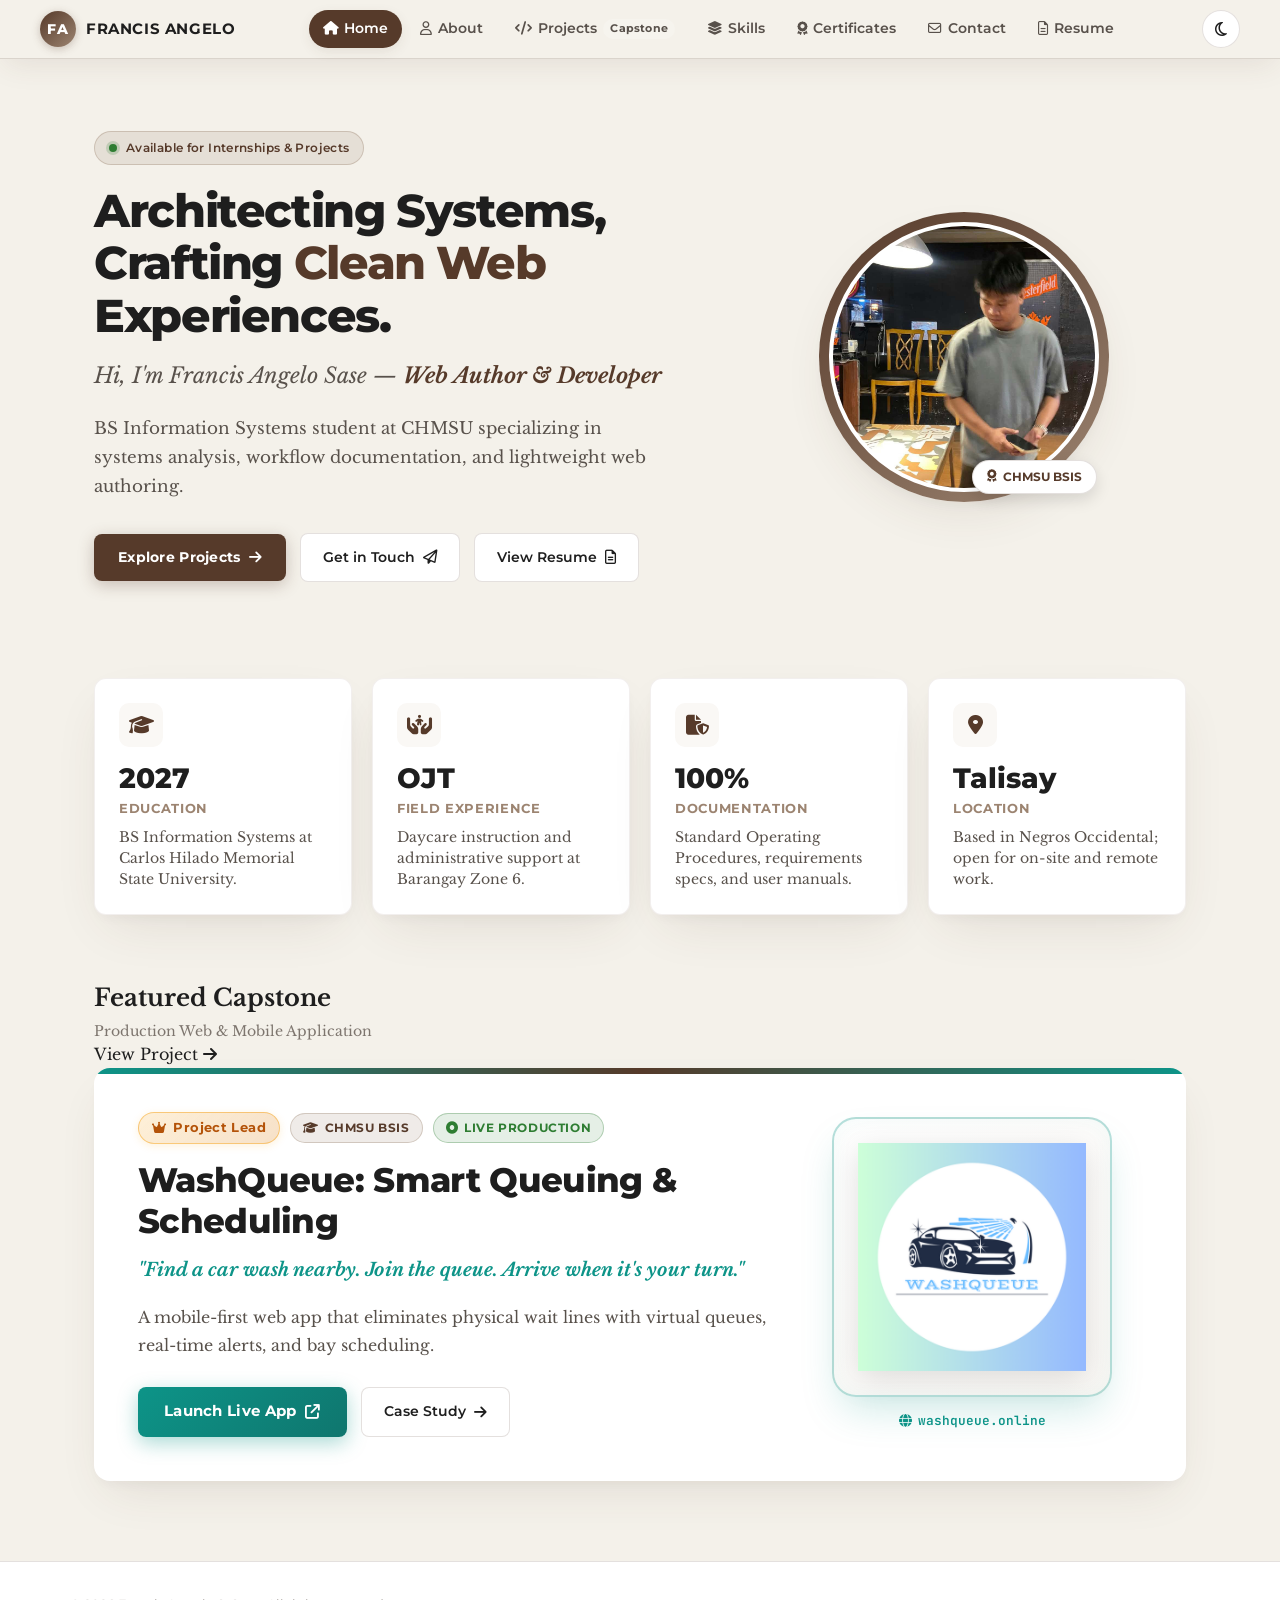
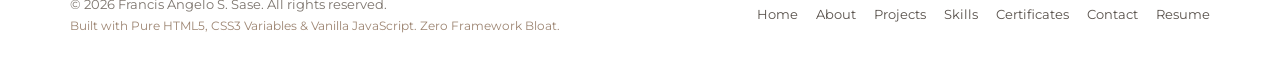
==== commit 330feba8: "Skills: Remove level badges and checkmarks; Resume: Expand print layout to fill full single page" ====
--- a/index.html
+++ b/index.html
@@ -638,30 +638,18 @@
           </div>
           <div class="skill-entries-list">
             <div class="skill-entry-row">
-              <div class="skill-entry-left">
-                <i class="fa-solid fa-circle-check skill-check-icon" aria-hidden="true"></i>
-                <span>Process Improvement &amp; Optimization</span>
-              </div>
-              <span class="skill-level-pill core">Core Focus</span>
+              <span class="skill-entry-name">Process Improvement &amp; Optimization</span>
             </div>
             <div class="skill-entry-row">
-              <div class="skill-entry-left">
-                <i class="fa-solid fa-circle-check skill-check-icon" aria-hidden="true"></i>
-                <span>Requirements Gathering &amp; Analysis</span>
-              </div>
-              <span class="skill-level-pill">Advanced</span>
+              <span class="skill-entry-name">Requirements Gathering &amp; Analysis</span>
             </div>
             <div class="skill-entry-row">
-              <div class="skill-entry-left">
-                <i class="fa-solid fa-circle-check skill-check-icon" aria-hidden="true"></i>
-                <span>Information Architecture &amp; Data Flow (DFD)</span>
-              </div>
-              <span class="skill-level-pill">Specialized</span>
+              <span class="skill-entry-name">Information Architecture &amp; Data Flow (DFD)</span>
             </div>
           </div>
         </section>
 
-        <!-- Category 2: System Documentation & Writing -->
+        <!-- Category 2: Technical Writing & Documentation -->
         <section class="skill-category-card">
           <div class="category-header">
             <div class="category-icon"><i class="fa-solid fa-book-open" aria-hidden="true"></i></div>
@@ -669,25 +657,13 @@
           </div>
           <div class="skill-entries-list">
             <div class="skill-entry-row">
-              <div class="skill-entry-left">
-                <i class="fa-solid fa-circle-check skill-check-icon" aria-hidden="true"></i>
-                <span>Standard Operating Procedures (SOPs)</span>
-              </div>
-              <span class="skill-level-pill lead">Lead Author</span>
+              <span class="skill-entry-name">Standard Operating Procedures (SOPs)</span>
             </div>
             <div class="skill-entry-row">
-              <div class="skill-entry-left">
-                <i class="fa-solid fa-circle-check skill-check-icon" aria-hidden="true"></i>
-                <span>System Manuals &amp; User Guides</span>
-              </div>
-              <span class="skill-level-pill">Specialized</span>
+              <span class="skill-entry-name">System Manuals &amp; User Guides</span>
             </div>
             <div class="skill-entry-row">
-              <div class="skill-entry-left">
-                <i class="fa-solid fa-circle-check skill-check-icon" aria-hidden="true"></i>
-                <span>Technical Specifications (SRS)</span>
-              </div>
-              <span class="skill-level-pill">Advanced</span>
+              <span class="skill-entry-name">Technical Specifications (SRS)</span>
             </div>
           </div>
         </section>
@@ -700,25 +676,13 @@
           </div>
           <div class="skill-entries-list">
             <div class="skill-entry-row">
-              <div class="skill-entry-left">
-                <i class="fa-solid fa-circle-check skill-check-icon" aria-hidden="true"></i>
-                <span>Microsoft Word (Documentation Formatting)</span>
-              </div>
-              <span class="skill-level-pill core">Proficient</span>
+              <span class="skill-entry-name">Microsoft Word (Documentation Formatting)</span>
             </div>
             <div class="skill-entry-row">
-              <div class="skill-entry-left">
-                <i class="fa-solid fa-circle-check skill-check-icon" aria-hidden="true"></i>
-                <span>Microsoft PowerPoint (Presentations)</span>
-              </div>
-              <span class="skill-level-pill">Proficient</span>
+              <span class="skill-entry-name">Microsoft PowerPoint (Presentations)</span>
             </div>
             <div class="skill-entry-row">
-              <div class="skill-entry-left">
-                <i class="fa-solid fa-circle-check skill-check-icon" aria-hidden="true"></i>
-                <span>Microsoft Excel (Data Entry &amp; Tables)</span>
-              </div>
-              <span class="skill-level-pill">Proficient</span>
+              <span class="skill-entry-name">Microsoft Excel (Data Entry &amp; Tables)</span>
             </div>
           </div>
         </section>
@@ -731,25 +695,13 @@
           </div>
           <div class="skill-entries-list">
             <div class="skill-entry-row">
-              <div class="skill-entry-left">
-                <i class="fa-solid fa-circle-check skill-check-icon" aria-hidden="true"></i>
-                <span>Semantic HTML5 &amp; Accessibility (WCAG)</span>
-              </div>
-              <span class="skill-level-pill core">Advanced</span>
+              <span class="skill-entry-name">Semantic HTML5 &amp; Accessibility (WCAG)</span>
             </div>
             <div class="skill-entry-row">
-              <div class="skill-entry-left">
-                <i class="fa-solid fa-circle-check skill-check-icon" aria-hidden="true"></i>
-                <span>Modern CSS3 (Flexbox, Grid, Variables)</span>
-              </div>
-              <span class="skill-level-pill">Proficient</span>
+              <span class="skill-entry-name">Modern CSS3 (Flexbox, Grid, Variables)</span>
             </div>
             <div class="skill-entry-row">
-              <div class="skill-entry-left">
-                <i class="fa-solid fa-circle-check skill-check-icon" aria-hidden="true"></i>
-                <span>Vanilla JavaScript (DOM, Fetch, SPA Routing)</span>
-              </div>
-              <span class="skill-level-pill">Proficient</span>
+              <span class="skill-entry-name">Vanilla JavaScript (DOM, Fetch, SPA Routing)</span>
             </div>
           </div>
         </section>
--- a/css/style.css
+++ b/css/style.css
@@ -1296,12 +1296,10 @@
 .skill-entry-row {
   display: flex;
   align-items: center;
-  justify-content: space-between;
-  padding: 10px 14px;
+  padding: 12px 18px;
   background-color: var(--bg-subtle);
   border: 1px solid var(--divider-subtle);
   border-radius: 8px;
-  gap: 12px;
   transition: transform 0.2s var(--ease-spring), border-color 0.2s ease, background-color 0.2s ease;
 }
 
@@ -1311,61 +1309,12 @@
   background-color: var(--bg-hover);
 }
 
-.skill-entry-left {
-  display: flex;
-  align-items: center;
-  gap: 10px;
-  font-family: var(--font-heading);
-  font-size: 0.88rem;
+.skill-entry-name {
+  font-family: var(--font-heading);
+  font-size: 0.92rem;
   font-weight: 600;
   color: var(--text-dark);
-}
-
-.skill-check-icon {
-  color: var(--washqueue-teal);
-  font-size: 0.95rem;
-  flex-shrink: 0;
-}
-
-[data-theme="dark"] .skill-check-icon {
-  color: #2dd4bf;
-}
-
-.skill-level-pill {
-  font-family: var(--font-mono);
-  font-size: 0.72rem;
-  font-weight: 600;
-  padding: 3px 9px;
-  border-radius: 9999px;
-  background-color: var(--badge-bg);
-  color: var(--badge-text);
-  border: 1px solid var(--badge-border);
-  white-space: nowrap;
-  flex-shrink: 0;
-}
-
-.skill-level-pill.core {
-  background: rgba(13, 148, 136, 0.12);
-  color: var(--washqueue-teal-dark);
-  border-color: rgba(13, 148, 136, 0.3);
-}
-
-[data-theme="dark"] .skill-level-pill.core {
-  background: rgba(45, 212, 191, 0.15);
-  color: #5eead4;
-  border-color: rgba(45, 212, 191, 0.35);
-}
-
-.skill-level-pill.lead {
-  background: rgba(245, 158, 11, 0.12);
-  color: #b45309;
-  border-color: rgba(245, 158, 11, 0.35);
-}
-
-[data-theme="dark"] .skill-level-pill.lead {
-  background: rgba(245, 158, 11, 0.18);
-  color: #fbbf24;
-  border-color: rgba(245, 158, 11, 0.4);
+  line-height: 1.35;
 }
 
 /* --------------------------------------------------------------------------
@@ -2741,18 +2690,49 @@
     margin: 0;
   }
 
-  html, body {
+  /* 1. Complete Dark-Mode Neutralizer: Force Crisp Light Paper & Dark Text Tokens */
+  :root,
+  html,
+  body,
+  [data-theme="dark"],
+  html[data-theme="dark"],
+  body[data-theme="dark"],
+  [data-theme="dark"] * {
+    --bg-body: #ffffff !important;
+    --bg-card: #ffffff !important;
+    --bg-subtle: #f8f6f2 !important;
+    --text-dark: #1e1e1e !important;
+    --text-secondary: #2b2520 !important;
+    --text-muted: #5e5349 !important;
+    --primary-brown: #563a2a !important;
+    --primary-brown-rgb: 86, 58, 42 !important;
+    --light-brown: #70533f !important;
+    --light-brown-rgb: 112, 83, 63 !important;
+    --divider: #9e9188 !important;
+    --divider-subtle: rgba(112, 83, 63, 0.3) !important;
+    --icon-accent: #563a2a !important;
+    --card-shadow: none !important;
+    --card-border: none !important;
+  }
+
+  /* 2. Global Document Constraints - Full Single Page Canvas */
+  html,
+  body {
     background-color: #ffffff !important;
     color: #1e1e1e !important;
     padding: 0 !important;
     margin: 0 !important;
     width: 100% !important;
     height: 100% !important;
-    font-size: 12pt;
+    min-height: 100% !important;
+    max-height: 100% !important;
+    font-size: 10pt !important;
     -webkit-print-color-adjust: exact !important;
     print-color-adjust: exact !important;
-  }
-
+    overflow: hidden !important;
+  }
+
+  /* 3. Hide all non-printable chrome and interactive elements */
   .site-header,
   .site-footer,
   .resume-toolbar-banner,
@@ -2760,13 +2740,20 @@
   .view-toggle-btn,
   .toast-container,
   .typewriter-cursor,
-  .modal-backdrop {
+  .modal-backdrop,
+  .skill-pill-icon {
     display: none !important;
   }
 
   .main-content {
     padding: 0 !important;
+    margin: 0 !important;
     max-width: 100% !important;
+    width: 100% !important;
+    height: 100% !important;
+    min-height: 100% !important;
+    max-height: 100% !important;
+    overflow: hidden !important;
   }
 
   .page-view {
@@ -2777,77 +2764,395 @@
     display: block !important;
     opacity: 1 !important;
     transform: none !important;
-  }
-
-  .resume-card {
+    padding: 0 !important;
+    margin: 0 !important;
+    width: 100% !important;
+    height: 100% !important;
+    min-height: 100% !important;
+    max-height: 100% !important;
+    overflow: hidden !important;
+  }
+
+  .resume-view-wrapper {
+    padding: 0 !important;
+    margin: 0 !important;
+    width: 100% !important;
+    height: 100% !important;
+    min-height: 100% !important;
+    max-height: 100% !important;
+    overflow: hidden !important;
+  }
+
+  /* 4. Resume Card - Spans 100% of the Single Page Height */
+  .resume-card,
+  [data-theme="dark"] .resume-card {
     max-width: 100% !important;
     width: 100% !important;
+    height: 100% !important;
+    min-height: 100% !important;
+    max-height: 100% !important;
+    display: flex !important;
+    flex-direction: column !important;
+    justify-content: flex-start !important;
     border: none !important;
     border-radius: 0 !important;
     box-shadow: none !important;
+    background-color: #ffffff !important;
     background: #ffffff !important;
-  }
-
-  .card-top-bar {
-    height: 48px !important;
+    overflow: hidden !important;
+    page-break-inside: avoid !important;
+    break-inside: avoid !important;
+    page-break-after: avoid !important;
+    box-sizing: border-box !important;
+  }
+
+  /* Top decorative banner */
+  .card-top-bar,
+  [data-theme="dark"] .card-top-bar {
+    height: 38px !important;
+    min-height: 38px !important;
     background-color: #563a2a !important;
-  }
-
-  .card-header-wrapper {
-    padding: 0 40px 16px 40px !important;
-    gap: 30px !important;
-  }
-
-  .profile-photo-container {
-    margin-top: -55px !important;
-    width: 190px !important;
-    height: 190px !important;
-    border: 7px solid #563a2a !important;
+    border: none !important;
+    flex-shrink: 0 !important;
+  }
+
+  /* Header Wrapper */
+  .card-header-wrapper,
+  [data-theme="dark"] .card-header-wrapper {
+    padding: 0 40px 14px 40px !important;
+    display: flex !important;
+    align-items: flex-end !important;
+    gap: 24px !important;
+    flex-shrink: 0 !important;
+  }
+
+  /* Profile Photo Frame */
+  .profile-photo-container,
+  [data-theme="dark"] .profile-photo-container {
+    margin-top: -46px !important;
+    width: 150px !important;
+    height: 150px !important;
+    min-width: 150px !important;
+    min-height: 150px !important;
+    border: 5px solid #563a2a !important;
+    background-color: #ffffff !important;
     box-shadow: none !important;
-  }
-
-  .header-accent-line {
+    border-radius: 50% !important;
+    overflow: hidden !important;
+    flex-shrink: 0 !important;
+  }
+
+  .profile-photo {
+    width: 100% !important;
+    height: 100% !important;
+    object-fit: cover !important;
+  }
+
+  .header-meta {
+    flex: 1 !important;
+    padding-bottom: 6px !important;
+  }
+
+  /* Author Name & Subtitle */
+  .author-name,
+  [data-theme="dark"] .author-name {
+    font-size: 1.95rem !important;
+    font-weight: 800 !important;
+    color: #1e1e1e !important;
+    margin-bottom: 3px !important;
+    line-height: 1.15 !important;
+    letter-spacing: 0.02em !important;
+    text-transform: uppercase !important;
+  }
+
+  .author-title-wrapper {
+    min-height: auto !important;
+    margin-bottom: 6px !important;
+  }
+
+  .author-title,
+  [data-theme="dark"] .author-title {
+    font-size: 1.15rem !important;
+    font-weight: 600 !important;
+    color: #563a2a !important;
+    font-style: italic !important;
+  }
+
+  .header-accent-line,
+  [data-theme="dark"] .header-accent-line {
     background-color: #563a2a !important;
-  }
-
-  .resume-body-grid {
-    grid-template-columns: 42% 58% !important;
-    padding: 20px 40px 30px 40px !important;
-  }
-
-  .resume-body-grid::after {
+    height: 2.5px !important;
+    position: relative !important;
+    left: -20px !important;
+    width: calc(100% + 20px) !important;
+  }
+
+  /* 5. Editorial Two-Column Body Grid - Expands to Fill Page */
+  .resume-body-grid,
+  [data-theme="dark"] .resume-body-grid {
+    flex: 1 1 auto !important;
+    display: grid !important;
+    grid-template-columns: 37% 63% !important;
+    padding: 16px 40px 24px 40px !important;
+    position: relative !important;
+    box-sizing: border-box !important;
+    min-height: 0 !important;
+    page-break-inside: avoid !important;
+    break-inside: avoid !important;
+  }
+
+  .resume-body-grid::after,
+  [data-theme="dark"] .resume-body-grid::after {
+    content: "" !important;
+    position: absolute !important;
+    top: 14px !important;
+    bottom: 24px !important;
+    left: 37% !important;
+    width: 1.5px !important;
     background-color: #9e9188 !important;
-    opacity: 0.4 !important;
-  }
-
-  .section-title {
+    opacity: 0.35 !important;
+  }
+
+  .column-left {
+    display: flex !important;
+    flex-direction: column !important;
+    justify-content: space-between !important;
+    padding-right: 24px !important;
+    height: 100% !important;
+    box-sizing: border-box !important;
+  }
+
+  .column-right {
+    display: flex !important;
+    flex-direction: column !important;
+    justify-content: space-between !important;
+    padding-left: 24px !important;
+    height: 100% !important;
+    box-sizing: border-box !important;
+  }
+
+  /* Section Titles & Dividers */
+  .section-title,
+  [data-theme="dark"] .section-title {
+    font-size: 1.05rem !important;
+    font-weight: 800 !important;
     color: #563a2a !important;
-  }
-
-  .school-name, .job-role {
-    color: #9c8471 !important;
-  }
-
-  .skill-pill {
+    margin-bottom: 6px !important;
+    letter-spacing: 0.05em !important;
+    text-transform: uppercase !important;
+  }
+
+  .section-divider,
+  [data-theme="dark"] .section-divider {
+    background-color: #9e9188 !important;
+    opacity: 0.45 !important;
+    margin-top: 14px !important;
+    margin-bottom: 0 !important;
+    border: none !important;
+    height: 1px !important;
+  }
+
+  /* Profile Summary */
+  .profile-text,
+  [data-theme="dark"] .profile-text {
+    font-size: 0.86rem !important;
+    line-height: 1.55 !important;
+    color: #2b2520 !important;
+    text-align: left !important;
+  }
+
+  /* Skills Pills */
+  .skills-list {
+    display: flex !important;
+    flex-direction: column !important;
+    gap: 8px !important;
+    margin: 0 !important;
+    padding: 0 !important;
+    list-style: none !important;
+  }
+
+  .skill-pill,
+  [data-theme="dark"] .skill-pill {
     border: 1px solid #9e9188 !important;
     background: #ffffff !important;
     color: #1e1e1e !important;
     box-shadow: none !important;
     padding: 6px 12px !important;
-  }
-
-  .current-badge {
-    border: 1px solid #9c8471 !important;
+    font-size: 0.82rem !important;
+    font-weight: 500 !important;
+    border-radius: 6px !important;
+  }
+
+  /* Contact Information */
+  .contact-list {
+    display: flex !important;
+    flex-direction: column !important;
+    gap: 9px !important;
+    margin: 0 !important;
+    padding: 0 !important;
+    list-style: none !important;
+  }
+
+  .contact-item {
+    display: flex !important;
+    align-items: flex-start !important;
+    gap: 10px !important;
+  }
+
+  .contact-icon-wrapper,
+  [data-theme="dark"] .contact-icon-wrapper {
+    color: #563a2a !important;
+    width: 16px !important;
+    height: 16px !important;
+    font-size: 0.88rem !important;
+    margin-top: 2px !important;
+    flex-shrink: 0 !important;
+  }
+
+  .contact-link,
+  [data-theme="dark"] .contact-link {
+    color: #1e1e1e !important;
+    font-size: 0.82rem !important;
+    line-height: 1.4 !important;
+    text-decoration: none !important;
+  }
+
+  .contact-address,
+  [data-theme="dark"] .contact-address {
+    color: #1e1e1e !important;
+    font-size: 0.82rem !important;
+    line-height: 1.4 !important;
+    text-decoration: none !important;
+  }
+
+  /* Right Column: Education Timeline */
+  .education-timeline,
+  [data-theme="dark"] .education-timeline {
+    padding-left: 18px !important;
+    border-left: 2px solid rgba(86, 58, 42, 0.28) !important;
+    display: flex !important;
+    flex-direction: column !important;
+    gap: 10px !important;
+    position: relative !important;
+  }
+
+  .education-item {
+    position: relative !important;
+    page-break-inside: avoid !important;
+    break-inside: avoid !important;
+  }
+
+  .timeline-node,
+  [data-theme="dark"] .timeline-node {
+    width: 9px !important;
+    height: 9px !important;
+    left: -23.5px !important;
+    top: 4px !important;
+    border: 2px solid #563a2a !important;
+    background-color: #ffffff !important;
+    box-shadow: none !important;
+    border-radius: 50% !important;
+    position: absolute !important;
+  }
+
+  .school-name,
+  [data-theme="dark"] .school-name {
+    font-size: 0.88rem !important;
+    font-weight: 700 !important;
+    color: #563a2a !important;
+    margin-bottom: 2px !important;
+    line-height: 1.25 !important;
+  }
+
+  .school-degree,
+  [data-theme="dark"] .school-degree {
+    font-size: 0.82rem !important;
+    color: #2b2520 !important;
+    margin-bottom: 2px !important;
+  }
+
+  .school-year-row {
+    display: flex !important;
+    align-items: center !important;
+    gap: 6px !important;
+  }
+
+  .school-year,
+  [data-theme="dark"] .school-year {
+    font-size: 0.78rem !important;
+    color: #5e5349 !important;
+  }
+
+  .current-badge,
+  [data-theme="dark"] .current-badge {
+    border: 1px solid #563a2a !important;
     background: transparent !important;
     color: #563a2a !important;
+    font-size: 0.62rem !important;
+    font-weight: 700 !important;
+    padding: 1px 5px !important;
+    border-radius: 4px !important;
+  }
+
+  /* Right Column: Experience */
+  .experience-header-action {
+    margin-bottom: 4px !important;
+  }
+
+  .job-role,
+  [data-theme="dark"] .job-role {
+    font-size: 0.88rem !important;
+    font-weight: 700 !important;
+    color: #563a2a !important;
+    margin-bottom: 2px !important;
+  }
+
+  .job-location,
+  [data-theme="dark"] .job-location {
+    font-size: 0.80rem !important;
+    color: #5e5349 !important;
+    margin-bottom: 8px !important;
+  }
+
+  .experience-bullets {
+    display: flex !important;
+    flex-direction: column !important;
+    gap: 6px !important;
+    padding-left: 0 !important;
+    margin: 0 !important;
+    list-style: none !important;
+  }
+
+  .experience-bullet-item,
+  [data-theme="dark"] .experience-bullet-item {
+    font-size: 0.82rem !important;
+    line-height: 1.45 !important;
+    color: #2b2520 !important;
+    padding: 1px 0 1px 18px !important;
+    position: relative !important;
+    background: transparent !important;
+    page-break-inside: avoid !important;
+    break-inside: avoid !important;
+  }
+
+  .experience-bullet-item::before,
+  [data-theme="dark"] .experience-bullet-item::before {
+    content: "\2022" !important;
+    color: #563a2a !important;
+    font-size: 0.95rem !important;
+    left: 2px !important;
+    top: 0 !important;
+    position: absolute !important;
+  }
+
+  .experience-bullets.compact .experience-bullet-item:nth-child(n+3) {
+    display: block !important;
   }
 
   .fade-section {
     opacity: 1 !important;
     transform: none !important;
-  }
-
-  .experience-bullets.compact .experience-bullet-item:nth-child(n+3) {
-    display: list-item !important;
-  }
-}
+    page-break-inside: avoid !important;
+    break-inside: avoid !important;
+  }
+}
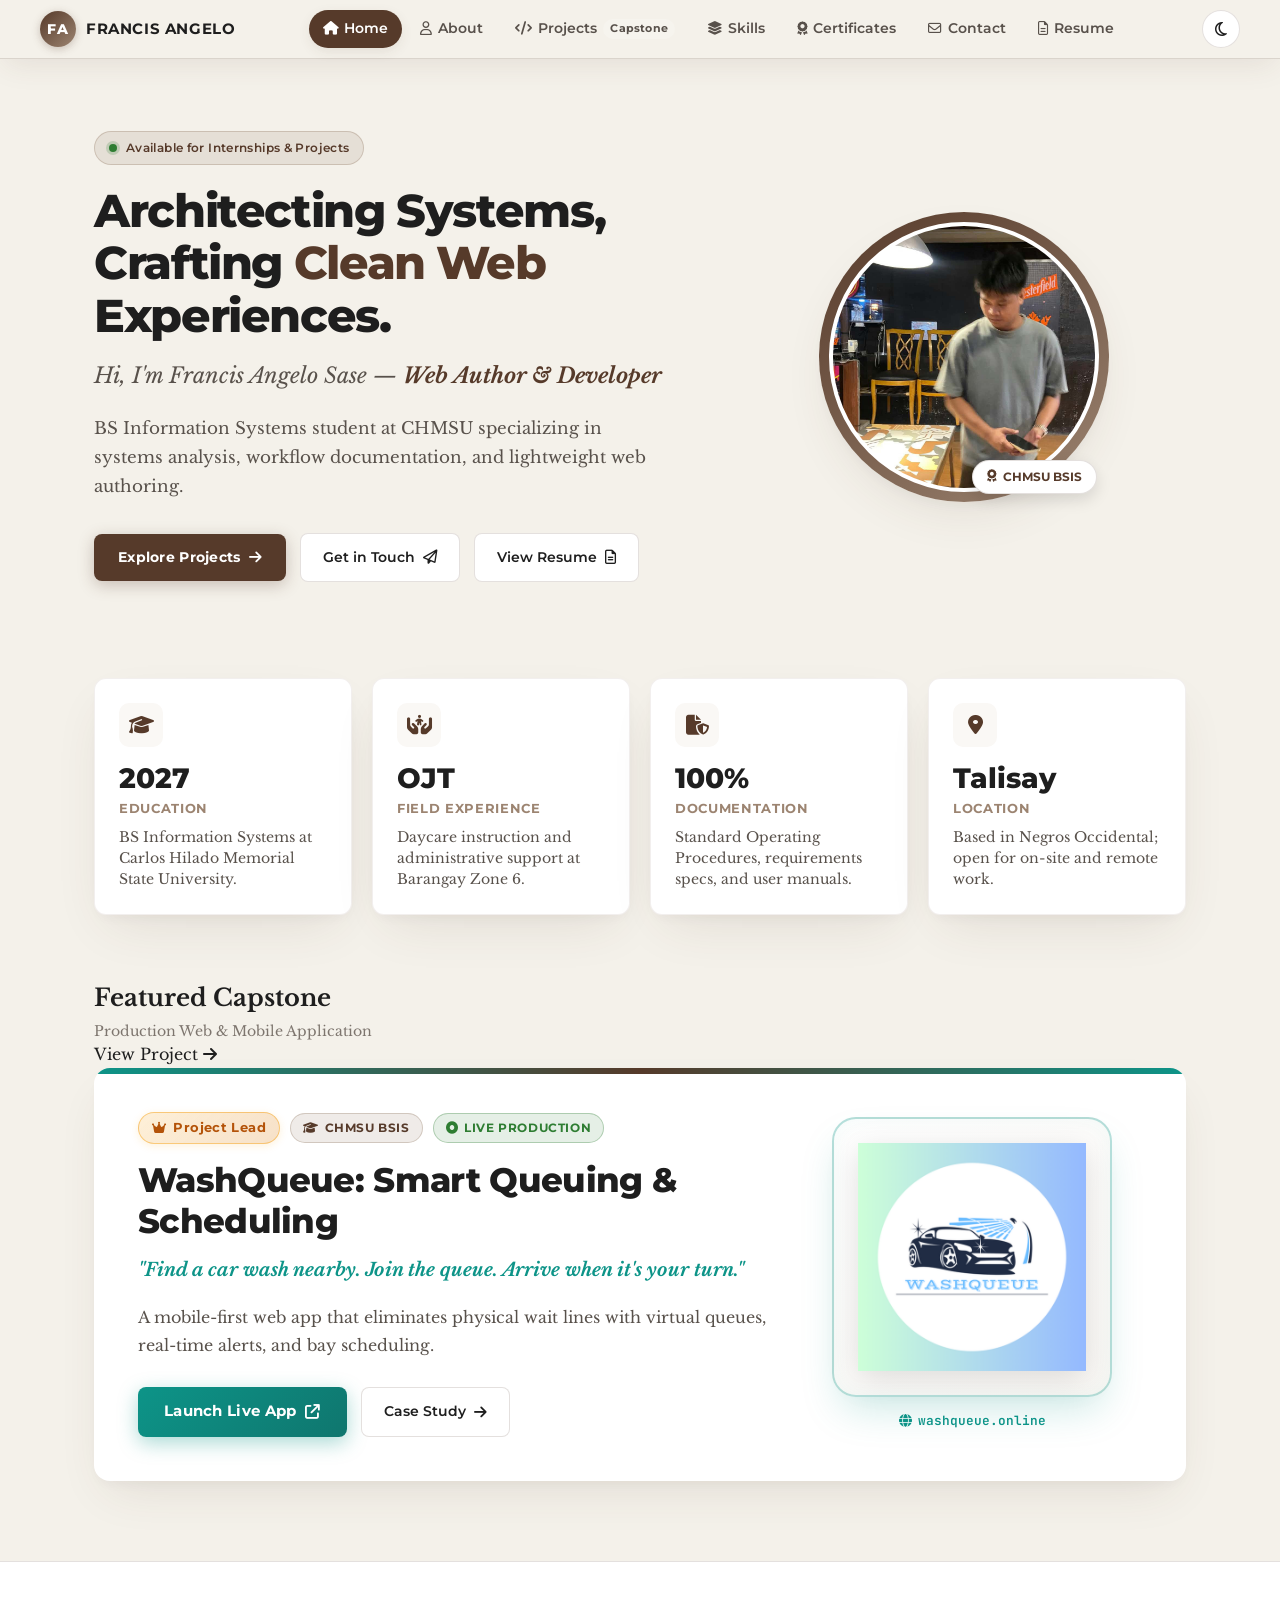
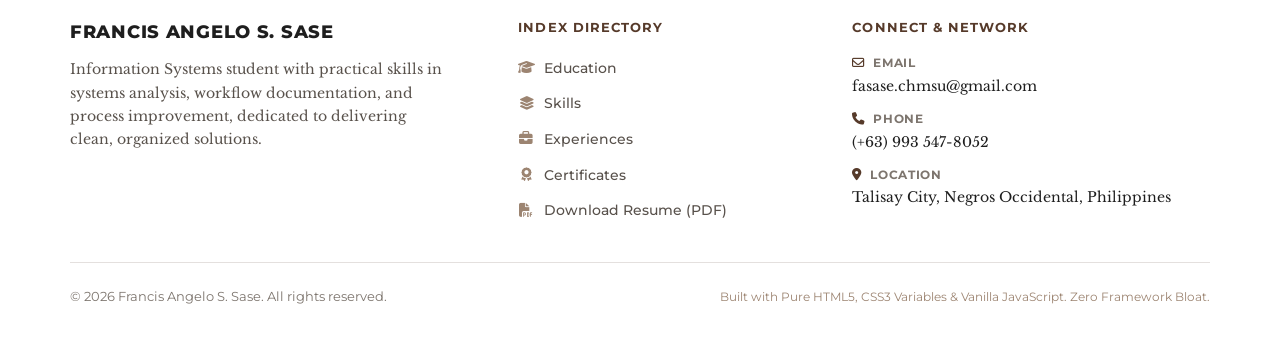
==== commit 7db1e9de: "Update site footer: Add bio, Index Directory, and Connect & Network sections" ====
--- a/index.html
+++ b/index.html
@@ -1314,22 +1314,100 @@
 
   <!-- ==================== SITE FOOTER ==================== -->
   <footer class="site-footer" role="contentinfo">
-    <div class="footer-content">
-      <div>
+    <div class="footer-container">
+
+      <!-- 3-Column Footer Grid -->
+      <div class="footer-grid">
+
+        <!-- Column 1: Brand & Profile Bio -->
+        <div class="footer-col footer-col-brand">
+          <div class="footer-brand-title">FRANCIS ANGELO S. SASE</div>
+          <p class="footer-brand-desc">
+            Information Systems student with practical skills in systems analysis, workflow documentation, and process improvement, dedicated to delivering clean, organized solutions.
+          </p>
+        </div>
+
+        <!-- Column 2: Index Directory -->
+        <div class="footer-col">
+          <div class="footer-col-heading">INDEX DIRECTORY</div>
+          <ul class="footer-nav-list" role="list">
+            <li>
+              <a href="#resume" class="footer-nav-link" data-navigate="resume">
+                <i class="fa-solid fa-graduation-cap footer-nav-icon" aria-hidden="true"></i>
+                <span>Education</span>
+              </a>
+            </li>
+            <li>
+              <a href="#skills" class="footer-nav-link" data-navigate="skills">
+                <i class="fa-solid fa-layer-group footer-nav-icon" aria-hidden="true"></i>
+                <span>Skills</span>
+              </a>
+            </li>
+            <li>
+              <a href="#resume" class="footer-nav-link" data-navigate="resume">
+                <i class="fa-solid fa-briefcase footer-nav-icon" aria-hidden="true"></i>
+                <span>Experiences</span>
+              </a>
+            </li>
+            <li>
+              <a href="#certificates" class="footer-nav-link" data-navigate="certificates">
+                <i class="fa-solid fa-award footer-nav-icon" aria-hidden="true"></i>
+                <span>Certificates</span>
+              </a>
+            </li>
+            <li>
+              <button type="button" class="footer-nav-link print-trigger-btn footer-download-btn" aria-label="Download Resume PDF">
+                <i class="fa-solid fa-file-pdf footer-nav-icon" aria-hidden="true"></i>
+                <span>Download Resume (PDF)</span>
+              </button>
+            </li>
+          </ul>
+        </div>
+
+        <!-- Column 3: Connect & Network -->
+        <div class="footer-col">
+          <div class="footer-col-heading">CONNECT &amp; NETWORK</div>
+          <ul class="footer-contact-list" role="list">
+            <li class="footer-contact-item">
+              <span class="footer-contact-label">
+                <i class="fa-regular fa-envelope" aria-hidden="true"></i>
+                <span>Email</span>
+              </span>
+              <a href="mailto:fasase.chmsu@gmail.com" class="footer-contact-value">
+                fasase.chmsu@gmail.com
+              </a>
+            </li>
+            <li class="footer-contact-item">
+              <span class="footer-contact-label">
+                <i class="fa-solid fa-phone" aria-hidden="true"></i>
+                <span>Phone</span>
+              </span>
+              <a href="tel:+639935478052" class="footer-contact-value">
+                (+63) 993 547-8052
+              </a>
+            </li>
+            <li class="footer-contact-item">
+              <span class="footer-contact-label">
+                <i class="fa-solid fa-location-dot" aria-hidden="true"></i>
+                <span>Location</span>
+              </span>
+              <span class="footer-contact-value">
+                Talisay City, Negros Occidental, Philippines
+              </span>
+            </li>
+          </ul>
+        </div>
+
+      </div>
+
+      <!-- Bottom Copyright & Colophon Bar -->
+      <div class="footer-bottom-bar">
         <span>&copy; 2026 Francis Angelo S. Sase. All rights reserved.</span>
-        <span style="display: block; font-size: 0.74rem; color: var(--light-brown); margin-top: 2px;">
-          Built with Pure HTML5, CSS3 Variables & Vanilla JavaScript. Zero Framework Bloat.
+        <span class="footer-tagline">
+          Built with Pure HTML5, CSS3 Variables &amp; Vanilla JavaScript. Zero Framework Bloat.
         </span>
       </div>
-      <ul class="footer-links">
-        <li><a href="#home" class="footer-link" data-navigate="home">Home</a></li>
-        <li><a href="#about" class="footer-link" data-navigate="about">About</a></li>
-        <li><a href="#projects" class="footer-link" data-navigate="projects">Projects</a></li>
-        <li><a href="#skills" class="footer-link" data-navigate="skills">Skills</a></li>
-        <li><a href="#certificates" class="footer-link" data-navigate="certificates">Certificates</a></li>
-        <li><a href="#contact" class="footer-link" data-navigate="contact">Contact</a></li>
-        <li><a href="#resume" class="footer-link" data-navigate="resume">Resume</a></li>
-      </ul>
+
     </div>
   </footer>
 
--- a/css/style.css
+++ b/css/style.css
@@ -2479,38 +2479,179 @@
 .site-footer {
   border-top: 1px solid var(--divider-subtle);
   background-color: var(--bg-card);
-  padding: 32px 24px;
+  padding: 56px 24px 32px 24px;
   margin-top: auto;
   transition: var(--transition-theme);
 }
 
-.footer-content {
+.footer-container {
   max-width: 1140px;
   margin: 0 auto;
   display: flex;
+  flex-direction: column;
+  gap: 40px;
+}
+
+.footer-grid {
+  display: grid;
+  grid-template-columns: 1.4fr 1fr 1.25fr;
+  gap: 48px;
+}
+
+/* Column 1: Brand & Profile Bio */
+.footer-brand-title {
+  font-family: var(--font-heading);
+  font-size: 1.12rem;
+  font-weight: 800;
+  letter-spacing: 0.04em;
+  color: var(--text-dark);
+  margin-bottom: 12px;
+  text-transform: uppercase;
+}
+
+.footer-brand-desc {
+  font-family: var(--font-body);
+  font-size: 0.88rem;
+  line-height: 1.65;
+  color: var(--text-secondary);
+  max-width: 380px;
+}
+
+/* Section Headings for Columns 2 & 3 */
+.footer-col-heading {
+  font-family: var(--font-heading);
+  font-size: 0.80rem;
+  font-weight: 700;
+  letter-spacing: 0.08em;
+  text-transform: uppercase;
+  color: var(--primary-brown);
+  margin-bottom: 16px;
+}
+
+/* Column 2: Index Directory Navigation List */
+.footer-nav-list {
+  list-style: none;
+  display: flex;
+  flex-direction: column;
+  gap: 10px;
+  padding: 0;
+  margin: 0;
+}
+
+.footer-nav-link {
+  display: inline-flex;
+  align-items: center;
+  gap: 10px;
+  font-family: var(--font-heading);
+  font-size: 0.88rem;
+  font-weight: 500;
+  color: var(--text-secondary);
+  text-decoration: none;
+  background: none;
+  border: none;
+  padding: 0;
+  cursor: pointer;
+  text-align: left;
+  transition: color 0.2s ease, transform 0.2s var(--ease-spring);
+}
+
+.footer-nav-icon {
+  font-size: 0.85rem;
+  color: var(--light-brown);
+  width: 16px;
+  text-align: center;
+  flex-shrink: 0;
+  transition: color 0.2s ease;
+}
+
+.footer-nav-link:hover {
+  color: var(--primary-brown);
+  transform: translateX(4px);
+}
+
+.footer-nav-link:hover .footer-nav-icon {
+  color: var(--primary-brown);
+}
+
+/* Column 3: Connect & Network List */
+.footer-contact-list {
+  list-style: none;
+  display: flex;
+  flex-direction: column;
+  gap: 14px;
+  padding: 0;
+  margin: 0;
+}
+
+.footer-contact-item {
+  display: flex;
+  flex-direction: column;
+  gap: 3px;
+}
+
+.footer-contact-label {
+  display: inline-flex;
+  align-items: center;
+  gap: 8px;
+  font-family: var(--font-heading);
+  font-size: 0.72rem;
+  font-weight: 700;
+  letter-spacing: 0.06em;
+  text-transform: uppercase;
+  color: var(--text-muted);
+}
+
+.footer-contact-label i {
+  color: var(--primary-brown);
+  font-size: 0.78rem;
+}
+
+.footer-contact-value {
+  font-family: var(--font-body);
+  font-size: 0.88rem;
+  color: var(--text-dark);
+  text-decoration: none;
+  transition: color 0.2s ease;
+  line-height: 1.45;
+}
+
+a.footer-contact-value:hover {
+  color: var(--primary-brown);
+  text-decoration: underline;
+}
+
+/* Bottom Bar */
+.footer-bottom-bar {
+  border-top: 1px solid var(--divider-subtle);
+  padding-top: 24px;
+  display: flex;
   align-items: center;
   justify-content: space-between;
   flex-wrap: wrap;
-  gap: 16px;
-  font-family: var(--font-heading);
-  font-size: 0.82rem;
+  gap: 12px;
+  font-family: var(--font-heading);
+  font-size: 0.80rem;
   color: var(--text-muted);
 }
 
-.footer-links {
-  display: flex;
-  align-items: center;
-  gap: 18px;
-  list-style: none;
-}
-
-.footer-link {
-  color: var(--text-secondary);
-  transition: color 0.2s ease;
-}
-
-.footer-link:hover {
-  color: var(--primary-brown);
+.footer-tagline {
+  font-size: 0.74rem;
+  color: var(--light-brown);
+}
+
+@media screen and (max-width: 860px) {
+  .site-footer {
+    padding: 40px 20px 24px 20px;
+  }
+  .footer-grid {
+    grid-template-columns: 1fr;
+    gap: 32px;
+  }
+  .footer-bottom-bar {
+    flex-direction: column;
+    align-items: flex-start;
+    gap: 8px;
+  }
 }
 
 /* --------------------------------------------------------------------------
